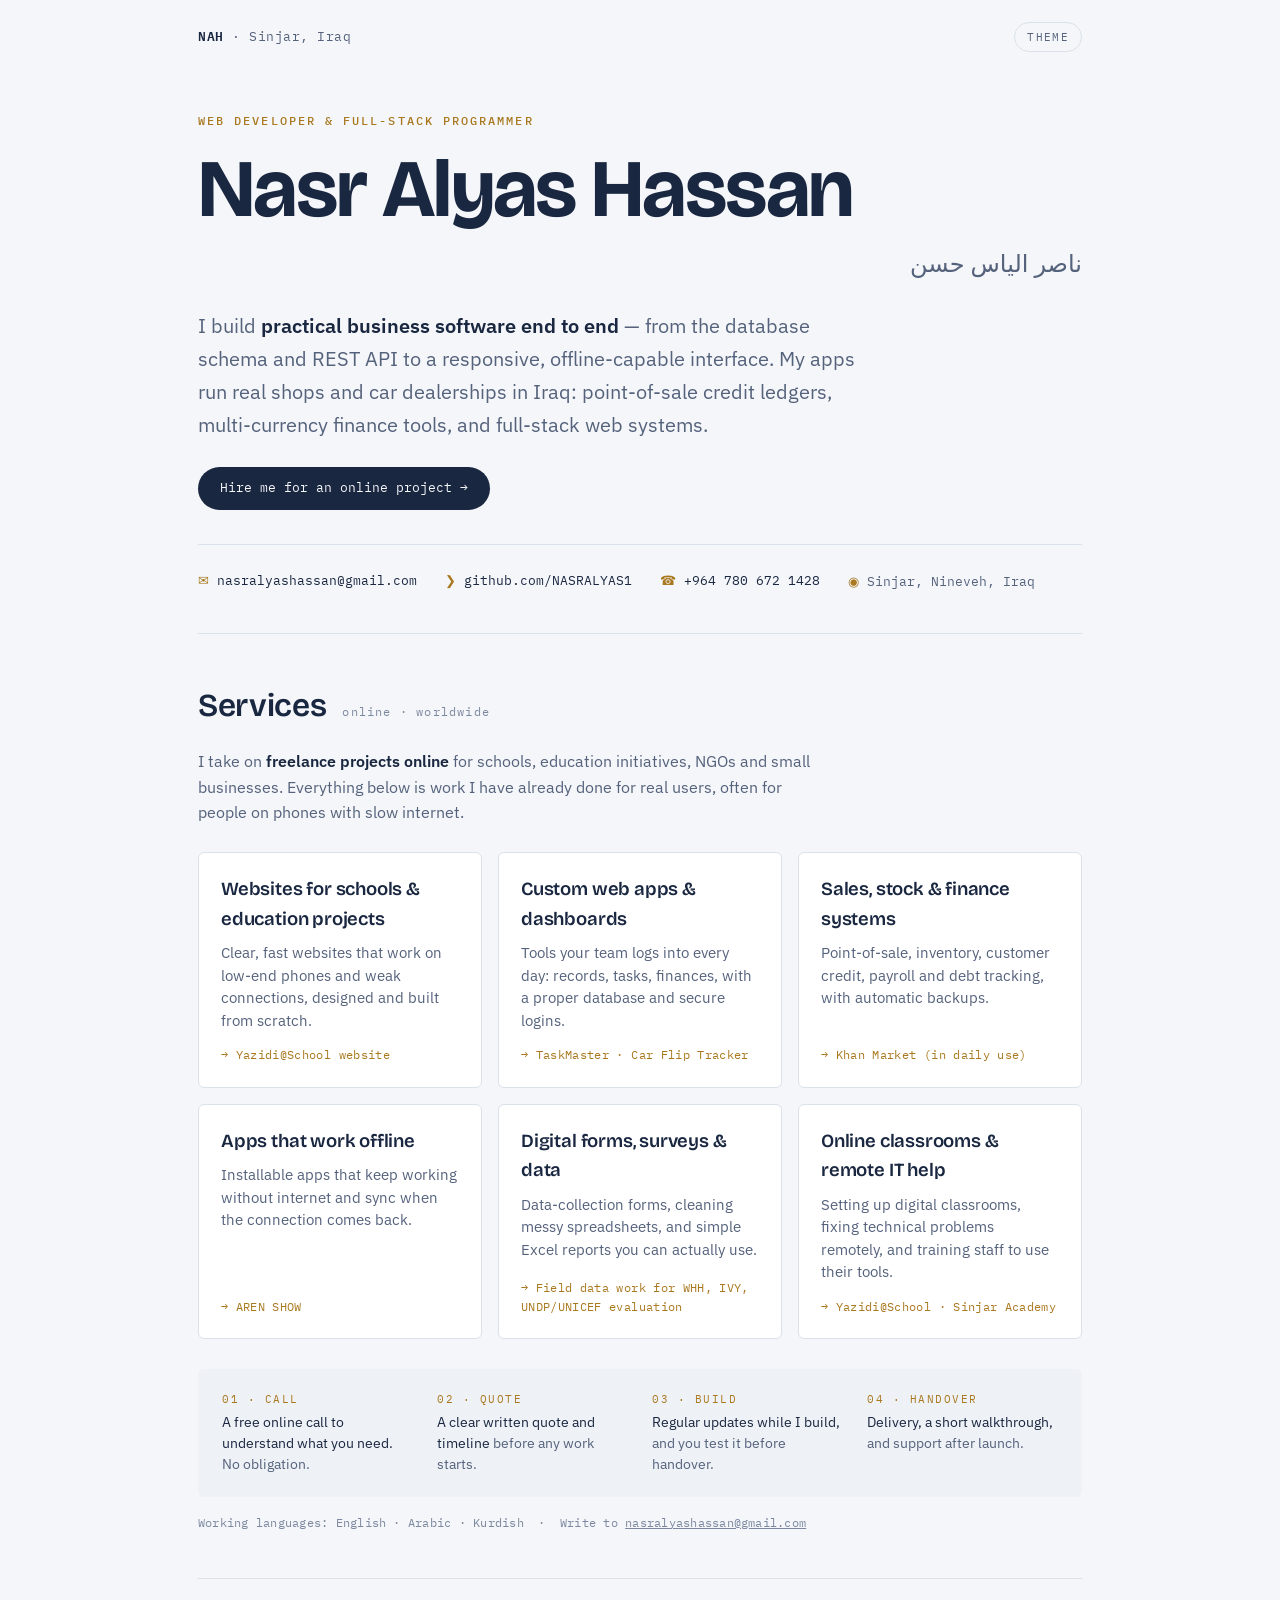
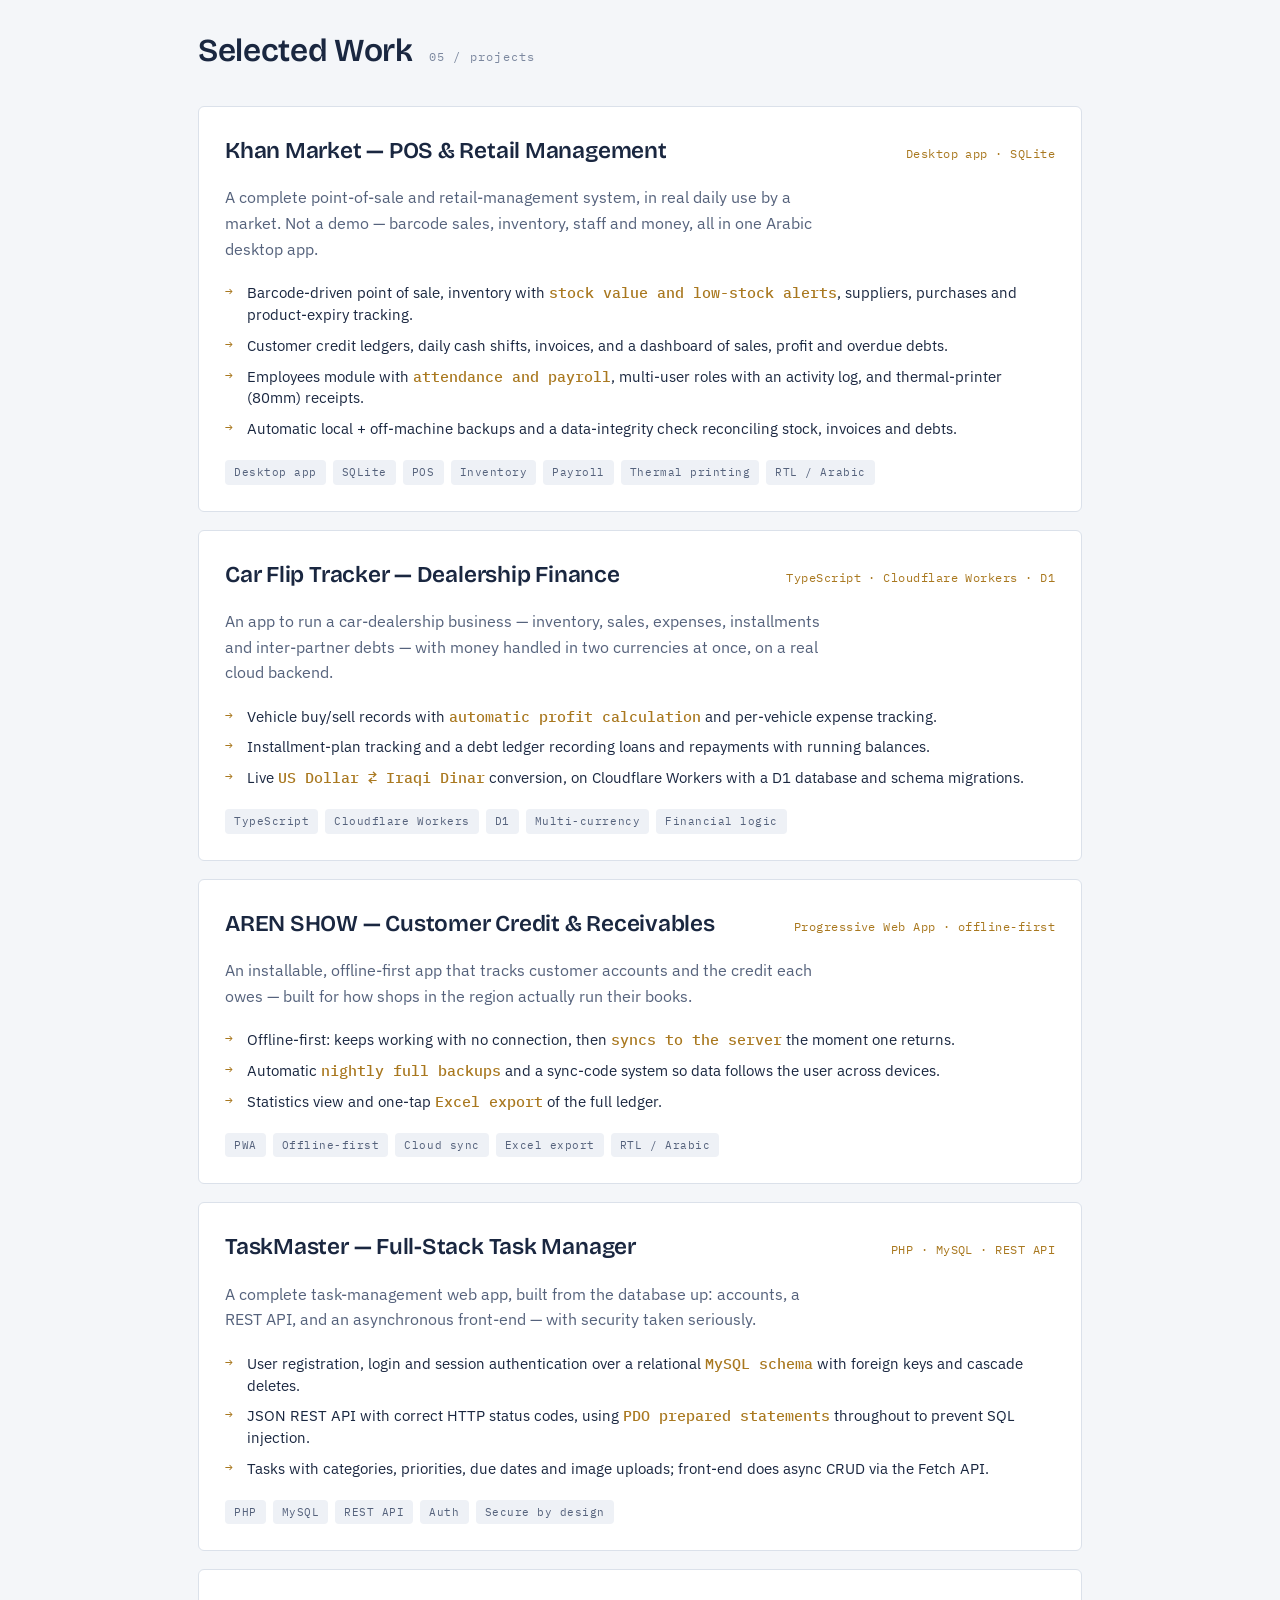
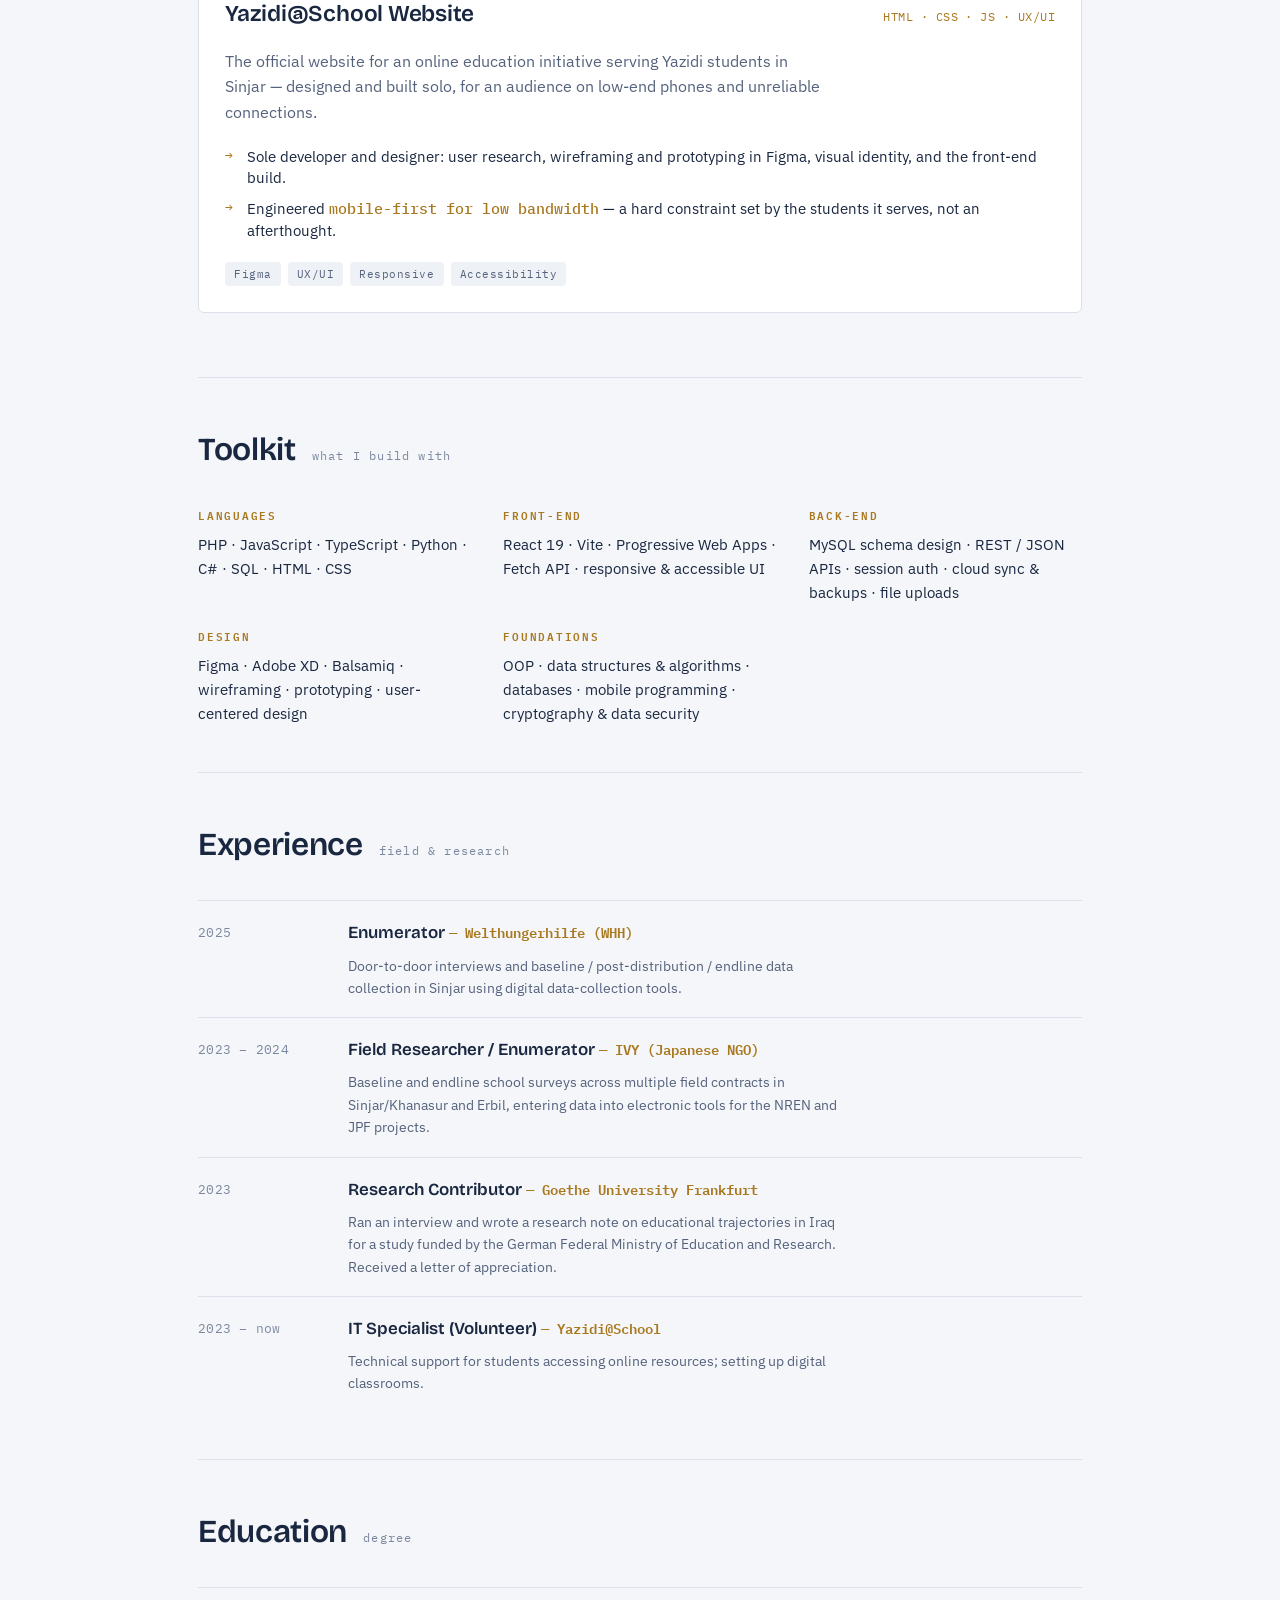
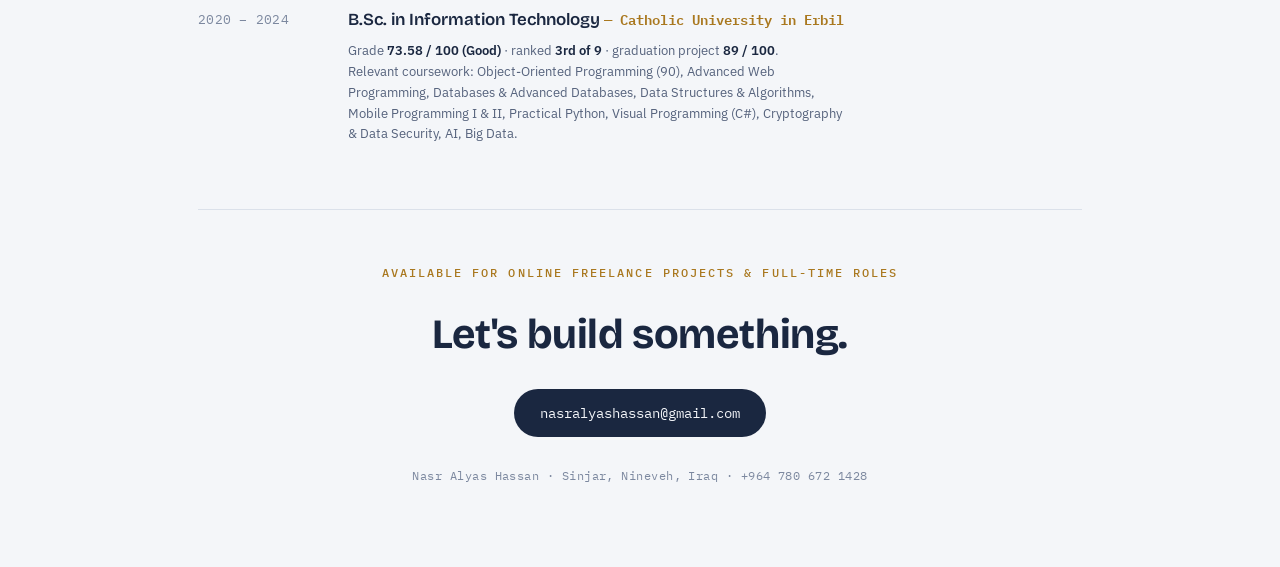
==== index.html @ 04a2e9f4 "Add Services section for online freelance work Six services, each linked to a real project, a four-s" ====
<!doctype html>
<html lang="en">
<head>
<meta charset="utf-8">
<meta name="viewport" content="width=device-width, initial-scale=1">
<title>Nasr Alyas Hassan — Developer</title>
<link rel="preconnect" href="https://fonts.googleapis.com">
<link rel="preconnect" href="https://fonts.gstatic.com" crossorigin>
<link rel="stylesheet" href="https://fonts.googleapis.com/css2?family=Bricolage+Grotesque:opsz,wght@12..96,600;12..96,700&family=IBM+Plex+Mono:wght@400;500;600&family=IBM+Plex+Sans:wght@400;500;600;700&display=swap">
<style>
  :root {
    --paper: #F4F6F9;
    --surface: #FFFFFF;
    --surface-2: #EEF1F6;
    --ink: #1A2740;
    --slate: #55627C;
    --muted: #7C889F;
    --line: #DBE1EA;
    --gold: #A9781F;
    --gold-soft: #F3E9D4;
    --accent: #23406E;
    --good: #2E7D5B;
    --shadow: 24px 24px 60px rgba(26,39,64,.07);
    --serif: "Bricolage Grotesque", Georgia, serif;
    --sans: "IBM Plex Sans", system-ui, sans-serif;
    --mono: "IBM Plex Mono", ui-monospace, monospace;
  }
  @media (prefers-color-scheme: dark) {
    :root:not([data-theme="light"]) {
      --paper: #0E1524;
      --surface: #17223A;
      --surface-2: #1E2B47;
      --ink: #E9EDF5;
      --slate: #A7B3CB;
      --muted: #7B89A6;
      --line: #26324F;
      --gold: #E0B65E;
      --gold-soft: #2A2717;
      --accent: #7FA6E0;
      --good: #5FC79B;
      --shadow: 24px 24px 70px rgba(0,0,0,.35);
    }
  }
  :root[data-theme="dark"] {
    --paper: #0E1524;
    --surface: #17223A;
    --surface-2: #1E2B47;
    --ink: #E9EDF5;
    --slate: #A7B3CB;
    --muted: #7B89A6;
    --line: #26324F;
    --gold: #E0B65E;
    --gold-soft: #2A2717;
    --accent: #7FA6E0;
    --good: #5FC79B;
    --shadow: 24px 24px 70px rgba(0,0,0,.35);
  }

  * { box-sizing: border-box; }
  body {
    margin: 0;
    background: var(--paper);
    color: var(--ink);
    font-family: var(--sans);
    font-size: 16px;
    line-height: 1.6;
    -webkit-font-smoothing: antialiased;
    transition: background .3s ease, color .3s ease;
  }
  .wrap { max-width: 940px; margin: 0 auto; padding: 0 28px; }

  /* ---- eyebrow / mono labels ---- */
  .label {
    font-family: var(--mono);
    font-size: 11.5px;
    font-weight: 500;
    letter-spacing: .18em;
    text-transform: uppercase;
    color: var(--gold);
  }

  /* ---- top bar ---- */
  .topbar {
    display: flex; justify-content: space-between; align-items: center;
    padding: 22px 0 0; gap: 16px;
  }
  .topbar .mark {
    font-family: var(--mono); font-size: 13px; letter-spacing: .04em;
    color: var(--slate);
  }
  .topbar .mark b { color: var(--ink); font-weight: 600; }
  .theme-btn {
    font-family: var(--mono); font-size: 11px; letter-spacing: .12em;
    text-transform: uppercase; color: var(--slate);
    background: transparent; border: 1px solid var(--line);
    padding: 7px 12px; border-radius: 999px; cursor: pointer;
    transition: border-color .2s, color .2s;
  }
  .theme-btn:hover { border-color: var(--gold); color: var(--ink); }
  .theme-btn:focus-visible { outline: 2px solid var(--gold); outline-offset: 2px; }

  /* ---- hero ---- */
  header.hero { padding: 60px 0 40px; }
  .hero .label { display: block; margin-bottom: 20px; }
  .hero h1 {
    font-family: var(--serif); font-weight: 700;
    font-size: clamp(2.9rem, 8vw, 5.1rem); line-height: .98;
    letter-spacing: -.02em; margin: 0; text-wrap: balance;
  }
  .hero .arabic {
    font-size: clamp(1.1rem, 3vw, 1.5rem); color: var(--slate);
    margin: 14px 0 0; font-weight: 400; direction: rtl;
  }
  .hero .lede {
    font-size: clamp(1.05rem, 2.4vw, 1.28rem); color: var(--slate);
    max-width: 33em; margin: 26px 0 0; line-height: 1.62;
  }
  .hero .lede b { color: var(--ink); font-weight: 600; }

  /* ---- contact strip ---- */
  .contact {
    display: flex; flex-wrap: wrap; gap: 10px 28px;
    margin-top: 34px; padding-top: 26px; border-top: 1px solid var(--line);
  }
  .contact a, .contact span {
    font-family: var(--mono); font-size: 13px; color: var(--slate);
    text-decoration: none; display: inline-flex; align-items: center; gap: 8px;
  }
  .contact a { color: var(--ink); border-bottom: 1px solid transparent; transition: border-color .2s; }
  .contact a:hover { border-bottom-color: var(--gold); }
  .contact .k { color: var(--gold); }

  /* ---- section scaffold ---- */
  section { padding: 46px 0; border-top: 1px solid var(--line); }
  .sec-head { display: flex; align-items: baseline; gap: 16px; margin-bottom: 30px; }
  .sec-head h2 {
    font-family: var(--serif); font-weight: 600;
    font-size: clamp(1.5rem, 4vw, 2rem); margin: 0; letter-spacing: -.01em;
  }
  .sec-head .count { font-family: var(--mono); font-size: 12px; color: var(--muted); letter-spacing: .1em; }

  /* ---- projects ---- */
  .project {
    display: grid; grid-template-columns: 1fr; gap: 4px;
    padding: 26px; border: 1px solid var(--line); border-radius: 6px;
    background: var(--surface); margin-bottom: 18px;
    transition: border-color .25s, transform .25s, box-shadow .25s;
  }
  .project:hover { border-color: var(--gold); transform: translateY(-2px); box-shadow: var(--shadow); }
  .project .p-top { display: flex; justify-content: space-between; align-items: baseline; gap: 14px; flex-wrap: wrap; }
  .project h3 { font-family: var(--serif); font-weight: 600; font-size: 1.42rem; margin: 0; letter-spacing: -.01em; }
  .project .stack { font-family: var(--mono); font-size: 11.5px; color: var(--gold); letter-spacing: .04em; text-align: right; }
  .project .p-desc { color: var(--slate); margin: 12px 0 16px; max-width: 60ch; }
  .project ul { margin: 0; padding: 0; list-style: none; display: grid; gap: 9px; }
  .project li { position: relative; padding-left: 22px; font-size: 14.5px; color: var(--ink); line-height: 1.5; }
  .project li::before {
    content: "→"; position: absolute; left: 0; top: 0;
    font-family: var(--mono); color: var(--gold); font-size: 13px;
  }
  .project li .fig { font-family: var(--mono); color: var(--gold); font-weight: 500; }
  .tags { display: flex; flex-wrap: wrap; gap: 7px; margin-top: 16px; }
  .tag {
    font-family: var(--mono); font-size: 10.5px; letter-spacing: .05em;
    color: var(--slate); background: var(--surface-2);
    padding: 4px 9px; border-radius: 4px;
  }

  /* ---- skills ---- */
  .skills { display: grid; grid-template-columns: repeat(auto-fit, minmax(220px, 1fr)); gap: 22px 32px; }
  .skill-group h4 {
    font-family: var(--mono); font-size: 11px; letter-spacing: .16em; text-transform: uppercase;
    color: var(--gold); margin: 0 0 10px; font-weight: 600;
  }
  .skill-group p { margin: 0; color: var(--ink); font-size: 14.5px; line-height: 1.65; }

  /* ---- experience / education rows ---- */
  .row { display: grid; grid-template-columns: 130px 1fr; gap: 20px; padding: 18px 0; border-top: 1px solid var(--line); }
  .row:first-of-type { border-top: none; }
  .row .when { font-family: var(--mono); font-size: 12.5px; color: var(--muted); letter-spacing: .02em; padding-top: 3px; }
  .row .what h4 { margin: 0 0 3px; font-size: 1.06rem; font-weight: 600; font-family: var(--serif); }
  .row .what .org { color: var(--gold); font-size: 13.5px; font-family: var(--mono); }
  .row .what p { margin: 8px 0 0; color: var(--slate); font-size: 14px; max-width: 62ch; }
  .row .what .grade { color: var(--slate); font-size: 13px; margin-top: 8px; line-height: 1.6; }
  .row .what .grade b { color: var(--ink); font-weight: 600; }

  /* ---- services ---- */
  .svc-intro { color: var(--slate); max-width: 62ch; margin: -12px 0 26px; }
  .svc-intro b { color: var(--ink); font-weight: 600; }
  .svc-grid { display: grid; grid-template-columns: repeat(auto-fit, minmax(260px, 1fr)); gap: 16px; }
  .svc {
    padding: 22px; border: 1px solid var(--line); border-radius: 6px; background: var(--surface);
    display: flex; flex-direction: column; transition: border-color .25s, transform .25s, box-shadow .25s;
  }
  .svc:hover { border-color: var(--gold); transform: translateY(-2px); box-shadow: var(--shadow); }
  .svc h3 { font-family: var(--serif); font-weight: 600; font-size: 1.16rem; margin: 0 0 8px; letter-spacing: -.01em; }
  .svc p { margin: 0; color: var(--slate); font-size: 14.5px; line-height: 1.55; }
  .svc .proof { margin-top: auto; padding-top: 14px; font-family: var(--mono); font-size: 11.5px; color: var(--gold); letter-spacing: .03em; }
  .steps { display: grid; grid-template-columns: repeat(auto-fit, minmax(190px, 1fr)); gap: 14px 24px; margin-top: 30px; padding: 22px 24px; border-radius: 6px; background: var(--surface-2); }
  .step { font-size: 14px; color: var(--ink); line-height: 1.5; }
  .step .n { display: block; font-family: var(--mono); font-size: 11px; letter-spacing: .14em; color: var(--gold); margin-bottom: 4px; }
  .step span.sub { color: var(--slate); }
  .svc-fine { margin: 16px 0 0; font-family: var(--mono); font-size: 12px; color: var(--muted); letter-spacing: .02em; }
  .hero-cta {
    display: inline-block; margin-top: 26px; font-family: var(--mono); font-size: 13px;
    color: var(--paper); background: var(--ink); text-decoration: none;
    padding: 11px 22px; border-radius: 999px; transition: background .2s, transform .2s;
  }
  .hero-cta:hover { background: var(--gold); transform: translateY(-2px); }

  /* ---- footer ---- */
  footer { padding: 54px 0 70px; border-top: 1px solid var(--line); text-align: center; }
  footer .label { display: block; margin-bottom: 18px; }
  footer .big {
    font-family: var(--serif); font-weight: 700; font-size: clamp(1.8rem, 5vw, 2.6rem);
    letter-spacing: -.01em; margin: 0 0 22px;
  }
  footer a.cta {
    font-family: var(--mono); font-size: 14px; color: var(--paper);
    background: var(--ink); text-decoration: none; padding: 13px 26px;
    border-radius: 999px; display: inline-block; transition: background .2s, transform .2s;
  }
  footer a.cta:hover { background: var(--gold); transform: translateY(-2px); }
  footer .fine { margin-top: 30px; font-family: var(--mono); font-size: 11.5px; color: var(--muted); letter-spacing: .04em; }

  @media (max-width: 620px) {
    .row { grid-template-columns: 1fr; gap: 4px; }
    .row .when { padding-top: 0; }
    .project .stack { text-align: left; }
  }
  @media (prefers-reduced-motion: reduce) {
    * { transition: none !important; }
  }
</style>
</head>
<body>

<div class="wrap">
  <div class="topbar">
    <span class="mark"><b>NAH</b> · Sinjar, Iraq</span>
    <button class="theme-btn" id="themeToggle" aria-label="Toggle color theme">Theme</button>
  </div>

  <header class="hero">
    <span class="label">Web Developer &amp; Full-Stack Programmer</span>
    <h1>Nasr Alyas Hassan</h1>
    <p class="arabic">ناصر الياس حسن</p>
    <p class="lede">I build <b>practical business software end to end</b> — from the database schema and REST API to a responsive, offline-capable interface. My apps run real shops and car dealerships in Iraq: point-of-sale credit ledgers, multi-currency finance tools, and full-stack web systems.</p>
    <a class="hero-cta" href="#services">Hire me for an online project →</a>
    <nav class="contact">
      <a href="mailto:nasralyashassan@gmail.com"><span class="k">✉</span> nasralyashassan@gmail.com</a>
      <a href="https://github.com/NASRALYAS1" target="_blank" rel="noopener"><span class="k">❯</span> github.com/NASRALYAS1</a>
      <a href="tel:+9647806721428"><span class="k">☎</span> +964 780 672 1428</a>
      <span><span class="k">◉</span> Sinjar, Nineveh, Iraq</span>
    </nav>
  </header>

  <section id="services">
    <div class="sec-head">
      <h2>Services</h2>
      <span class="count">online · worldwide</span>
    </div>
    <p class="svc-intro">I take on <b>freelance projects online</b> for schools, education initiatives, NGOs and small businesses. Everything below is work I have already done for real users, often for people on phones with slow internet.</p>

    <div class="svc-grid">
      <div class="svc">
        <h3>Websites for schools &amp; education projects</h3>
        <p>Clear, fast websites that work on low-end phones and weak connections, designed and built from scratch.</p>
        <span class="proof">→ Yazidi@School website</span>
      </div>
      <div class="svc">
        <h3>Custom web apps &amp; dashboards</h3>
        <p>Tools your team logs into every day: records, tasks, finances, with a proper database and secure logins.</p>
        <span class="proof">→ TaskMaster · Car Flip Tracker</span>
      </div>
      <div class="svc">
        <h3>Sales, stock &amp; finance systems</h3>
        <p>Point-of-sale, inventory, customer credit, payroll and debt tracking, with automatic backups.</p>
        <span class="proof">→ Khan Market (in daily use)</span>
      </div>
      <div class="svc">
        <h3>Apps that work offline</h3>
        <p>Installable apps that keep working without internet and sync when the connection comes back.</p>
        <span class="proof">→ AREN SHOW</span>
      </div>
      <div class="svc">
        <h3>Digital forms, surveys &amp; data</h3>
        <p>Data-collection forms, cleaning messy spreadsheets, and simple Excel reports you can actually use.</p>
        <span class="proof">→ Field data work for WHH, IVY, UNDP/UNICEF evaluation</span>
      </div>
      <div class="svc">
        <h3>Online classrooms &amp; remote IT help</h3>
        <p>Setting up digital classrooms, fixing technical problems remotely, and training staff to use their tools.</p>
        <span class="proof">→ Yazidi@School · Sinjar Academy</span>
      </div>
    </div>

    <div class="steps">
      <div class="step"><span class="n">01 · CALL</span>A free online call to understand what you need. <span class="sub">No obligation.</span></div>
      <div class="step"><span class="n">02 · QUOTE</span>A clear written quote and timeline <span class="sub">before any work starts.</span></div>
      <div class="step"><span class="n">03 · BUILD</span>Regular updates while I build, <span class="sub">and you test it before handover.</span></div>
      <div class="step"><span class="n">04 · HANDOVER</span>Delivery, a short walkthrough, <span class="sub">and support after launch.</span></div>
    </div>
    <p class="svc-fine">Working languages: English · Arabic · Kurdish &nbsp;·&nbsp; Write to <a href="mailto:nasralyashassan@gmail.com" style="color:inherit">nasralyashassan@gmail.com</a></p>
  </section>

  <section id="work">
    <div class="sec-head">
      <h2>Selected Work</h2>
      <span class="count">05 / projects</span>
    </div>

    <article class="project">
      <div class="p-top">
        <h3>Khan Market — POS &amp; Retail Management</h3>
        <span class="stack">Desktop app · SQLite</span>
      </div>
      <p class="p-desc">A complete point-of-sale and retail-management system, <span class="fig">in real daily use by a market</span>. Not a demo — barcode sales, inventory, staff and money, all in one Arabic desktop app.</p>
      <ul>
        <li>Barcode-driven point of sale, inventory with <span class="fig">stock value and low-stock alerts</span>, suppliers, purchases and product-expiry tracking.</li>
        <li>Customer credit ledgers, daily cash shifts, invoices, and a dashboard of sales, profit and overdue debts.</li>
        <li>Employees module with <span class="fig">attendance and payroll</span>, multi-user roles with an activity log, and thermal-printer (80mm) receipts.</li>
        <li>Automatic local + off-machine backups and a data-integrity check reconciling stock, invoices and debts.</li>
      </ul>
      <div class="tags">
        <span class="tag">Desktop app</span><span class="tag">SQLite</span><span class="tag">POS</span><span class="tag">Inventory</span><span class="tag">Payroll</span><span class="tag">Thermal printing</span><span class="tag">RTL / Arabic</span>
      </div>
    </article>

    <article class="project">
      <div class="p-top">
        <h3>Car Flip Tracker — Dealership Finance</h3>
        <span class="stack">TypeScript · Cloudflare Workers · D1</span>
      </div>
      <p class="p-desc">An app to run a car-dealership business — inventory, sales, expenses, installments and inter-partner debts — with money handled in two currencies at once, on a real cloud backend.</p>
      <ul>
        <li>Vehicle buy/sell records with <span class="fig">automatic profit calculation</span> and per-vehicle expense tracking.</li>
        <li>Installment-plan tracking and a debt ledger recording loans and repayments with running balances.</li>
        <li>Live <span class="fig">US Dollar ⇄ Iraqi Dinar</span> conversion, on Cloudflare Workers with a D1 database and schema migrations.</li>
      </ul>
      <div class="tags">
        <span class="tag">TypeScript</span><span class="tag">Cloudflare Workers</span><span class="tag">D1</span><span class="tag">Multi-currency</span><span class="tag">Financial logic</span>
      </div>
    </article>

    <article class="project">
      <div class="p-top">
        <h3>AREN SHOW — Customer Credit &amp; Receivables</h3>
        <span class="stack">Progressive Web App · offline-first</span>
      </div>
      <p class="p-desc">An installable, offline-first app that tracks customer accounts and the credit each owes — built for how shops in the region actually run their books.</p>
      <ul>
        <li>Offline-first: keeps working with no connection, then <span class="fig">syncs to the server</span> the moment one returns.</li>
        <li>Automatic <span class="fig">nightly full backups</span> and a sync-code system so data follows the user across devices.</li>
        <li>Statistics view and one-tap <span class="fig">Excel export</span> of the full ledger.</li>
      </ul>
      <div class="tags">
        <span class="tag">PWA</span><span class="tag">Offline-first</span><span class="tag">Cloud sync</span><span class="tag">Excel export</span><span class="tag">RTL / Arabic</span>
      </div>
    </article>

    <article class="project">
      <div class="p-top">
        <h3>TaskMaster — Full-Stack Task Manager</h3>
        <span class="stack">PHP · MySQL · REST API</span>
      </div>
      <p class="p-desc">A complete task-management web app, built from the database up: accounts, a REST API, and an asynchronous front-end — with security taken seriously.</p>
      <ul>
        <li>User registration, login and session authentication over a relational <span class="fig">MySQL schema</span> with foreign keys and cascade deletes.</li>
        <li>JSON REST API with correct HTTP status codes, using <span class="fig">PDO prepared statements</span> throughout to prevent SQL injection.</li>
        <li>Tasks with categories, priorities, due dates and image uploads; front-end does async CRUD via the Fetch API.</li>
      </ul>
      <div class="tags">
        <span class="tag">PHP</span><span class="tag">MySQL</span><span class="tag">REST API</span><span class="tag">Auth</span><span class="tag">Secure by design</span>
      </div>
    </article>

    <article class="project">
      <div class="p-top">
        <h3>Yazidi@School Website</h3>
        <span class="stack">HTML · CSS · JS · UX/UI</span>
      </div>
      <p class="p-desc">The official website for an online education initiative serving Yazidi students in Sinjar — designed and built solo, for an audience on low-end phones and unreliable connections.</p>
      <ul>
        <li>Sole developer and designer: user research, wireframing and prototyping in Figma, visual identity, and the front-end build.</li>
        <li>Engineered <span class="fig">mobile-first for low bandwidth</span> — a hard constraint set by the students it serves, not an afterthought.</li>
      </ul>
      <div class="tags">
        <span class="tag">Figma</span><span class="tag">UX/UI</span><span class="tag">Responsive</span><span class="tag">Accessibility</span>
      </div>
    </article>
  </section>

  <section>
    <div class="sec-head">
      <h2>Toolkit</h2>
      <span class="count">what I build with</span>
    </div>
    <div class="skills">
      <div class="skill-group">
        <h4>Languages</h4>
        <p>PHP · JavaScript · TypeScript · Python · C# · SQL · HTML · CSS</p>
      </div>
      <div class="skill-group">
        <h4>Front-end</h4>
        <p>React 19 · Vite · Progressive Web Apps · Fetch API · responsive &amp; accessible UI</p>
      </div>
      <div class="skill-group">
        <h4>Back-end</h4>
        <p>MySQL schema design · REST / JSON APIs · session auth · cloud sync &amp; backups · file uploads</p>
      </div>
      <div class="skill-group">
        <h4>Design</h4>
        <p>Figma · Adobe XD · Balsamiq · wireframing · prototyping · user-centered design</p>
      </div>
      <div class="skill-group">
        <h4>Foundations</h4>
        <p>OOP · data structures &amp; algorithms · databases · mobile programming · cryptography &amp; data security</p>
      </div>
    </div>
  </section>

  <section>
    <div class="sec-head">
      <h2>Experience</h2>
      <span class="count">field &amp; research</span>
    </div>
    <div class="row">
      <div class="when">2025</div>
      <div class="what">
        <h4>Enumerator <span class="org">— Welthungerhilfe (WHH)</span></h4>
        <p>Door-to-door interviews and baseline / post-distribution / endline data collection in Sinjar using digital data-collection tools.</p>
      </div>
    </div>
    <div class="row">
      <div class="when">2023 – 2024</div>
      <div class="what">
        <h4>Field Researcher / Enumerator <span class="org">— IVY (Japanese NGO)</span></h4>
        <p>Baseline and endline school surveys across multiple field contracts in Sinjar/Khanasur and Erbil, entering data into electronic tools for the NREN and JPF projects.</p>
      </div>
    </div>
    <div class="row">
      <div class="when">2023</div>
      <div class="what">
        <h4>Research Contributor <span class="org">— Goethe University Frankfurt</span></h4>
        <p>Ran an interview and wrote a research note on educational trajectories in Iraq for a study funded by the German Federal Ministry of Education and Research. Received a letter of appreciation.</p>
      </div>
    </div>
    <div class="row">
      <div class="when">2023 – now</div>
      <div class="what">
        <h4>IT Specialist (Volunteer) <span class="org">— Yazidi@School</span></h4>
        <p>Technical support for students accessing online resources; setting up digital classrooms.</p>
      </div>
    </div>
  </section>

  <section>
    <div class="sec-head">
      <h2>Education</h2>
      <span class="count">degree</span>
    </div>
    <div class="row">
      <div class="when">2020 – 2024</div>
      <div class="what">
        <h4>B.Sc. in Information Technology <span class="org">— Catholic University in Erbil</span></h4>
        <p class="grade">Grade <b>73.58 / 100 (Good)</b> · ranked <b>3rd of 9</b> · graduation project <b>89 / 100</b>.<br>
        Relevant coursework: Object-Oriented Programming (90), Advanced Web Programming, Databases &amp; Advanced Databases, Data Structures &amp; Algorithms, Mobile Programming I &amp; II, Practical Python, Visual Programming (C#), Cryptography &amp; Data Security, AI, Big Data.</p>
      </div>
    </div>
  </section>

  <footer>
    <span class="label">Available for online freelance projects &amp; full-time roles</span>
    <p class="big">Let's build something.</p>
    <a class="cta" href="mailto:nasralyashassan@gmail.com">nasralyashassan@gmail.com</a>
    <p class="fine">Nasr Alyas Hassan · Sinjar, Nineveh, Iraq · +964 780 672 1428</p>
  </footer>
</div>

<script>
  (function () {
    var btn = document.getElementById('themeToggle');
    var root = document.documentElement;
    function current() {
      var set = root.getAttribute('data-theme');
      if (set) return set;
      return window.matchMedia('(prefers-color-scheme: dark)').matches ? 'dark' : 'light';
    }
    btn.addEventListener('click', function () {
      var next = current() === 'dark' ? 'light' : 'dark';
      root.setAttribute('data-theme', next);
      try { localStorage.setItem('nah-theme', next); } catch (e) {}
    });
    try {
      var saved = localStorage.getItem('nah-theme');
      if (saved) root.setAttribute('data-theme', saved);
    } catch (e) {}
  })();
</script>
</body>
</html>
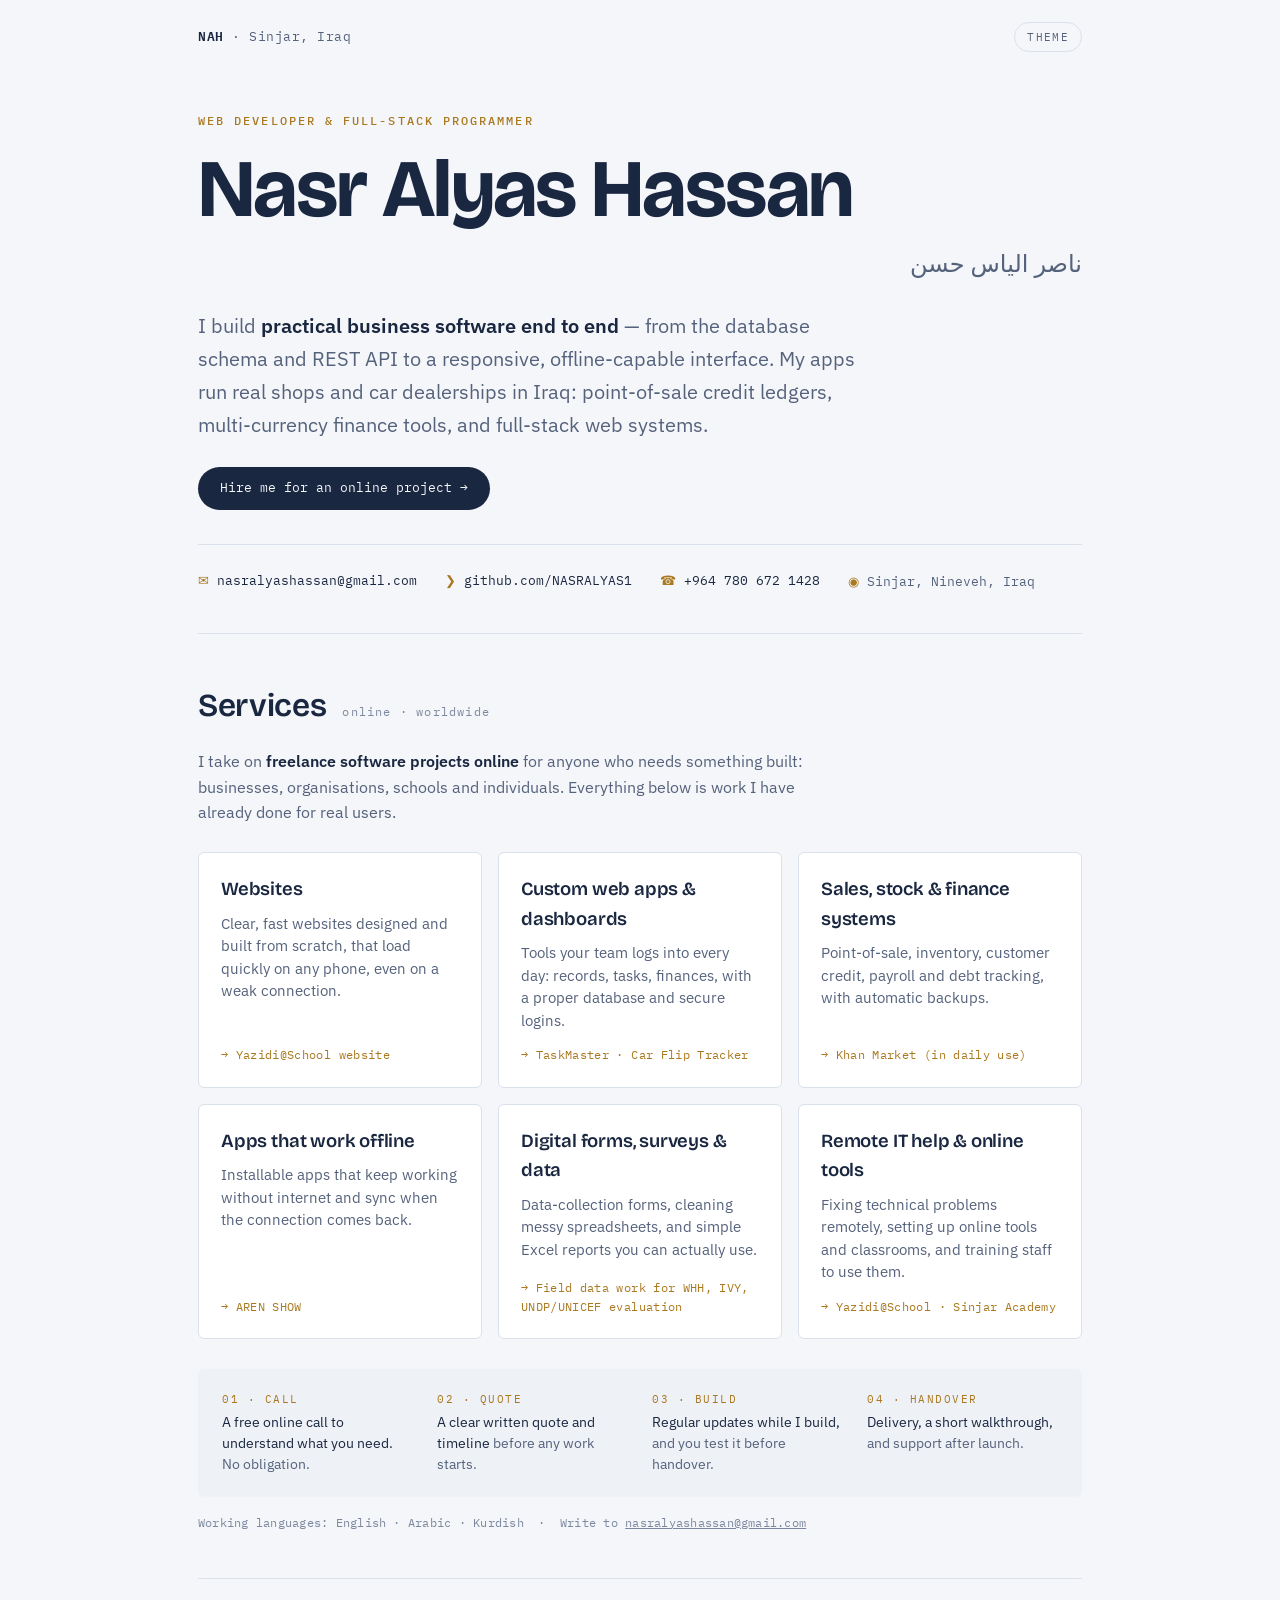
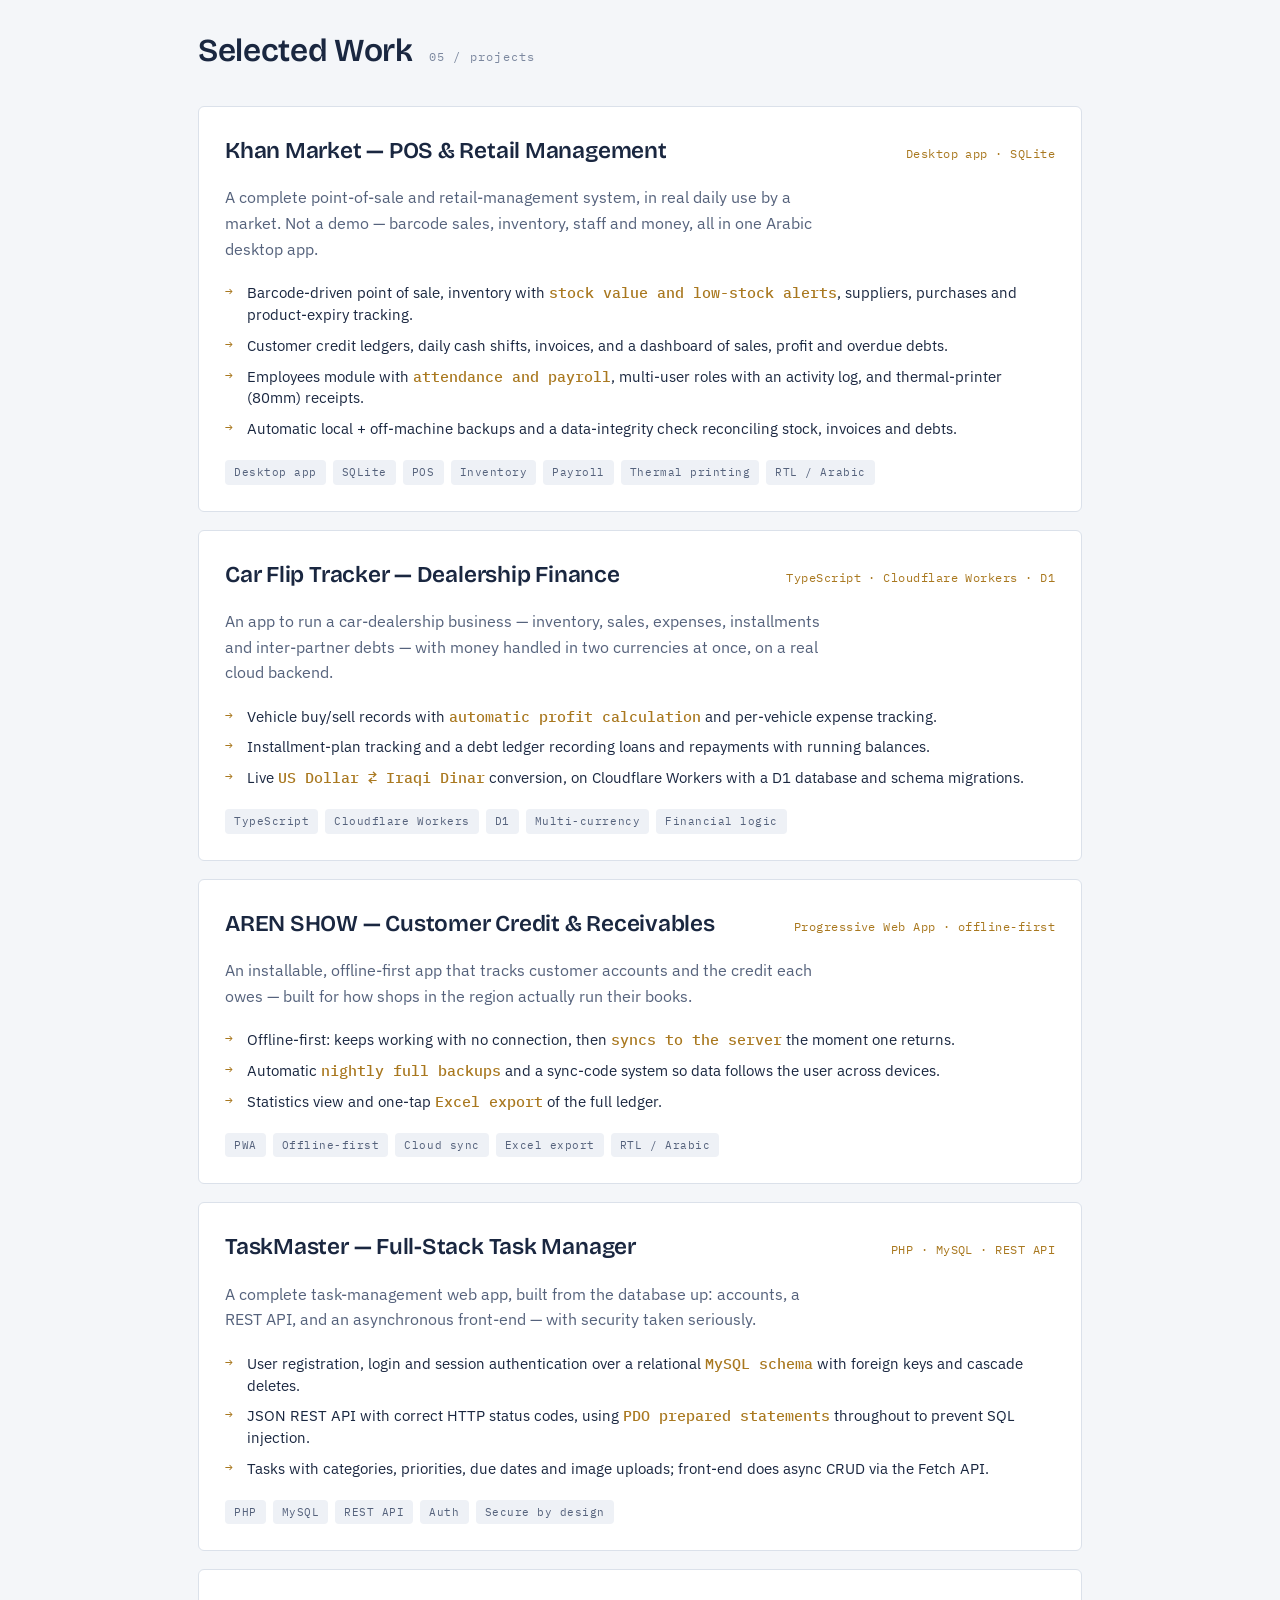
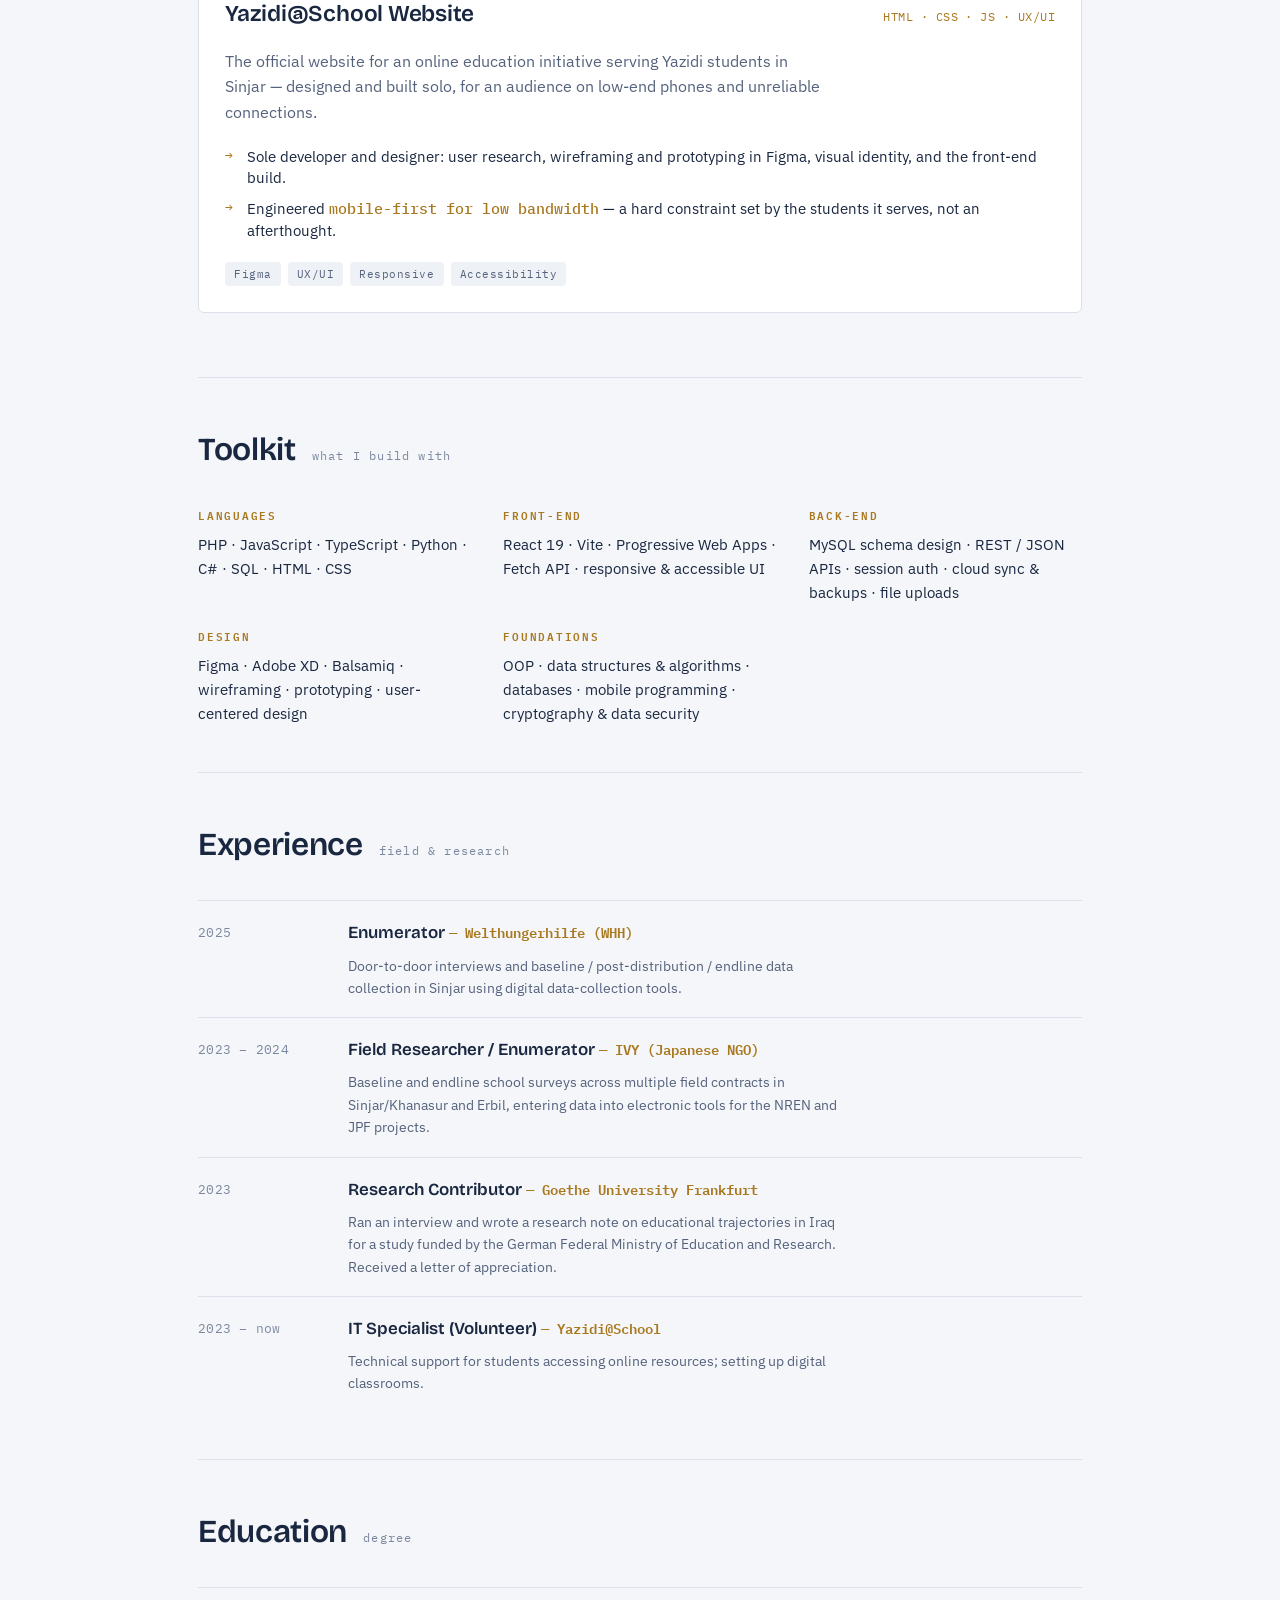
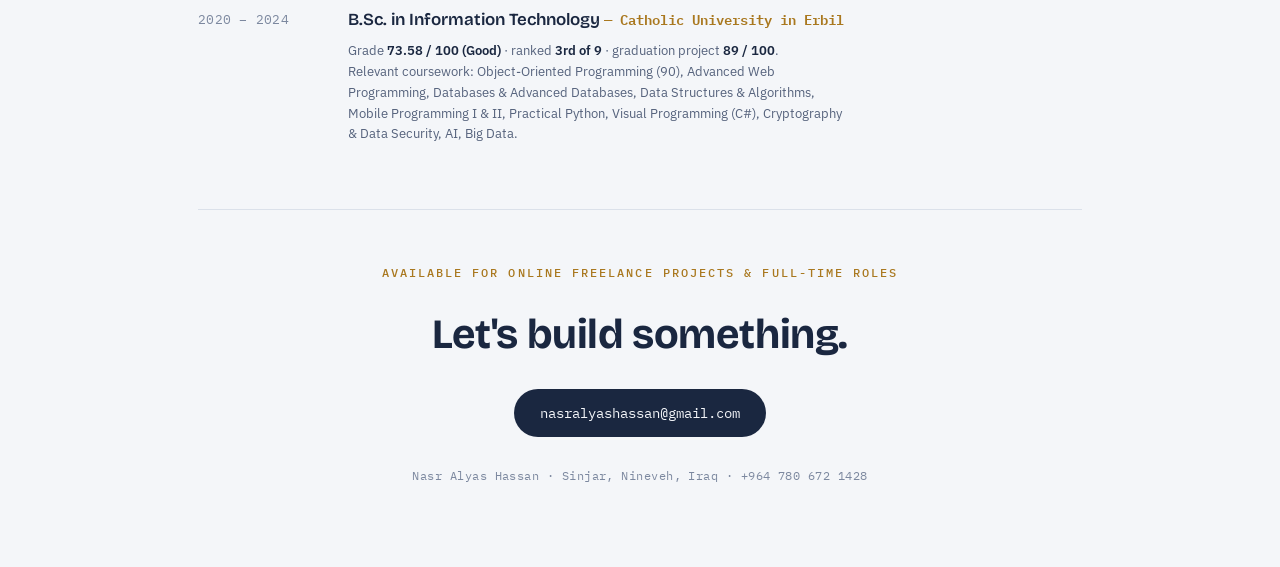
==== commit d246d12e: "Broaden Services section beyond schools The intro now covers businesses, organisations, schools and " ====
--- a/index.html
+++ b/index.html
@@ -259,12 +259,12 @@
       <h2>Services</h2>
       <span class="count">online · worldwide</span>
     </div>
-    <p class="svc-intro">I take on <b>freelance projects online</b> for schools, education initiatives, NGOs and small businesses. Everything below is work I have already done for real users, often for people on phones with slow internet.</p>
+    <p class="svc-intro">I take on <b>freelance software projects online</b> for anyone who needs something built: businesses, organisations, schools and individuals. Everything below is work I have already done for real users.</p>
 
     <div class="svc-grid">
       <div class="svc">
-        <h3>Websites for schools &amp; education projects</h3>
-        <p>Clear, fast websites that work on low-end phones and weak connections, designed and built from scratch.</p>
+        <h3>Websites</h3>
+        <p>Clear, fast websites designed and built from scratch, that load quickly on any phone, even on a weak connection.</p>
         <span class="proof">→ Yazidi@School website</span>
       </div>
       <div class="svc">
@@ -288,8 +288,8 @@
         <span class="proof">→ Field data work for WHH, IVY, UNDP/UNICEF evaluation</span>
       </div>
       <div class="svc">
-        <h3>Online classrooms &amp; remote IT help</h3>
-        <p>Setting up digital classrooms, fixing technical problems remotely, and training staff to use their tools.</p>
+        <h3>Remote IT help &amp; online tools</h3>
+        <p>Fixing technical problems remotely, setting up online tools and classrooms, and training staff to use them.</p>
         <span class="proof">→ Yazidi@School · Sinjar Academy</span>
       </div>
     </div>
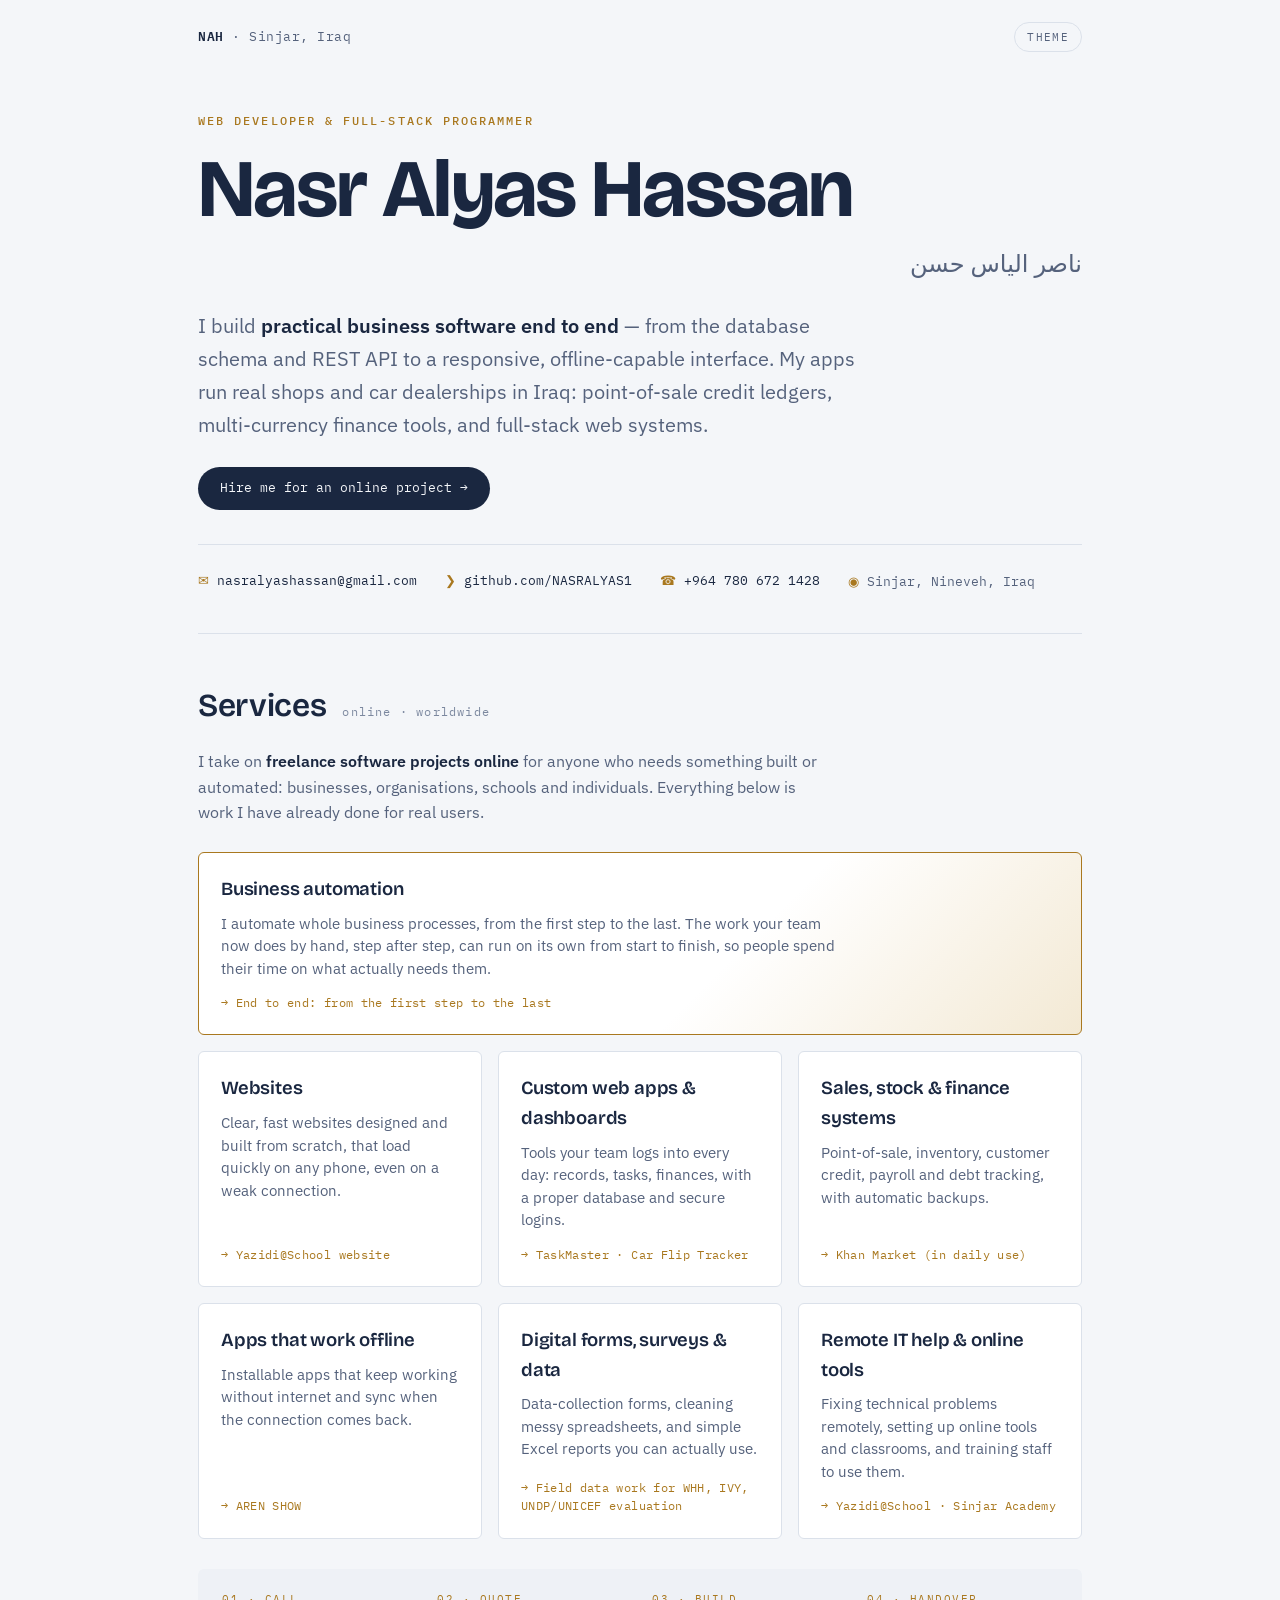
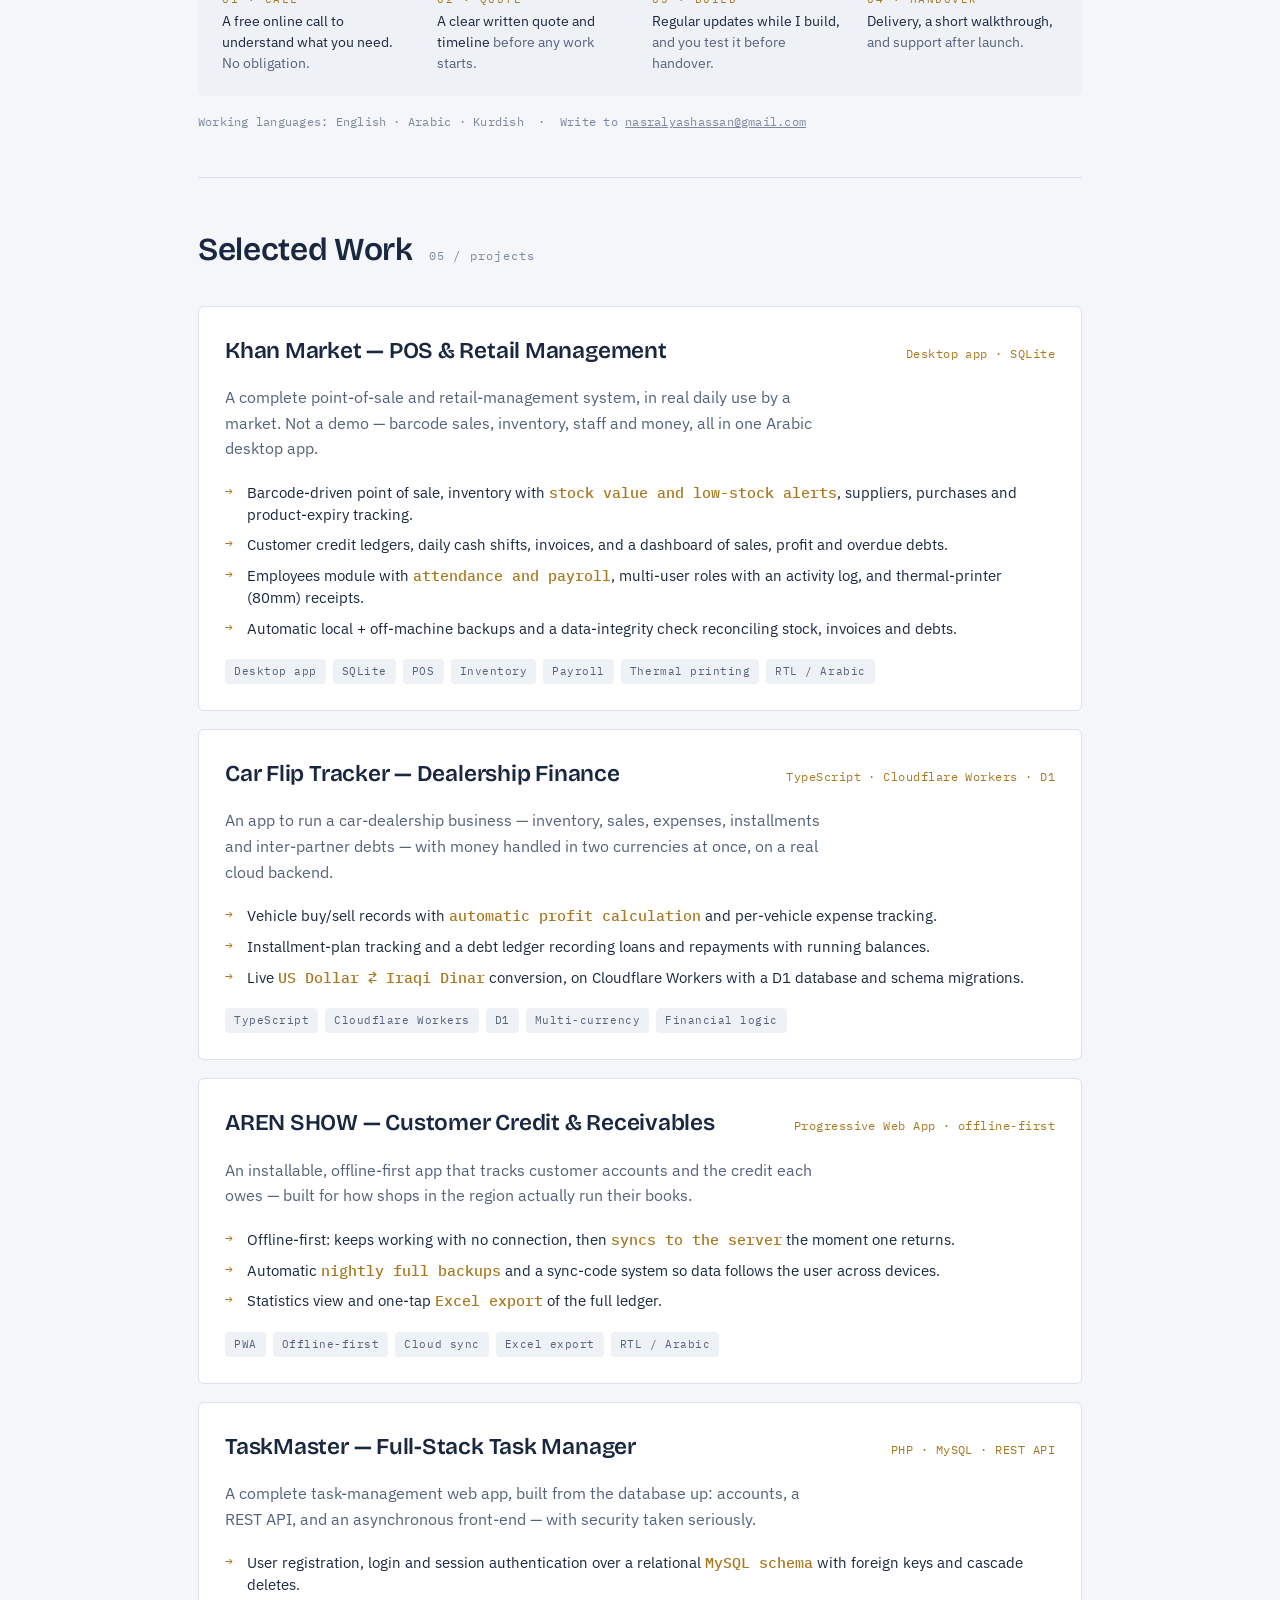
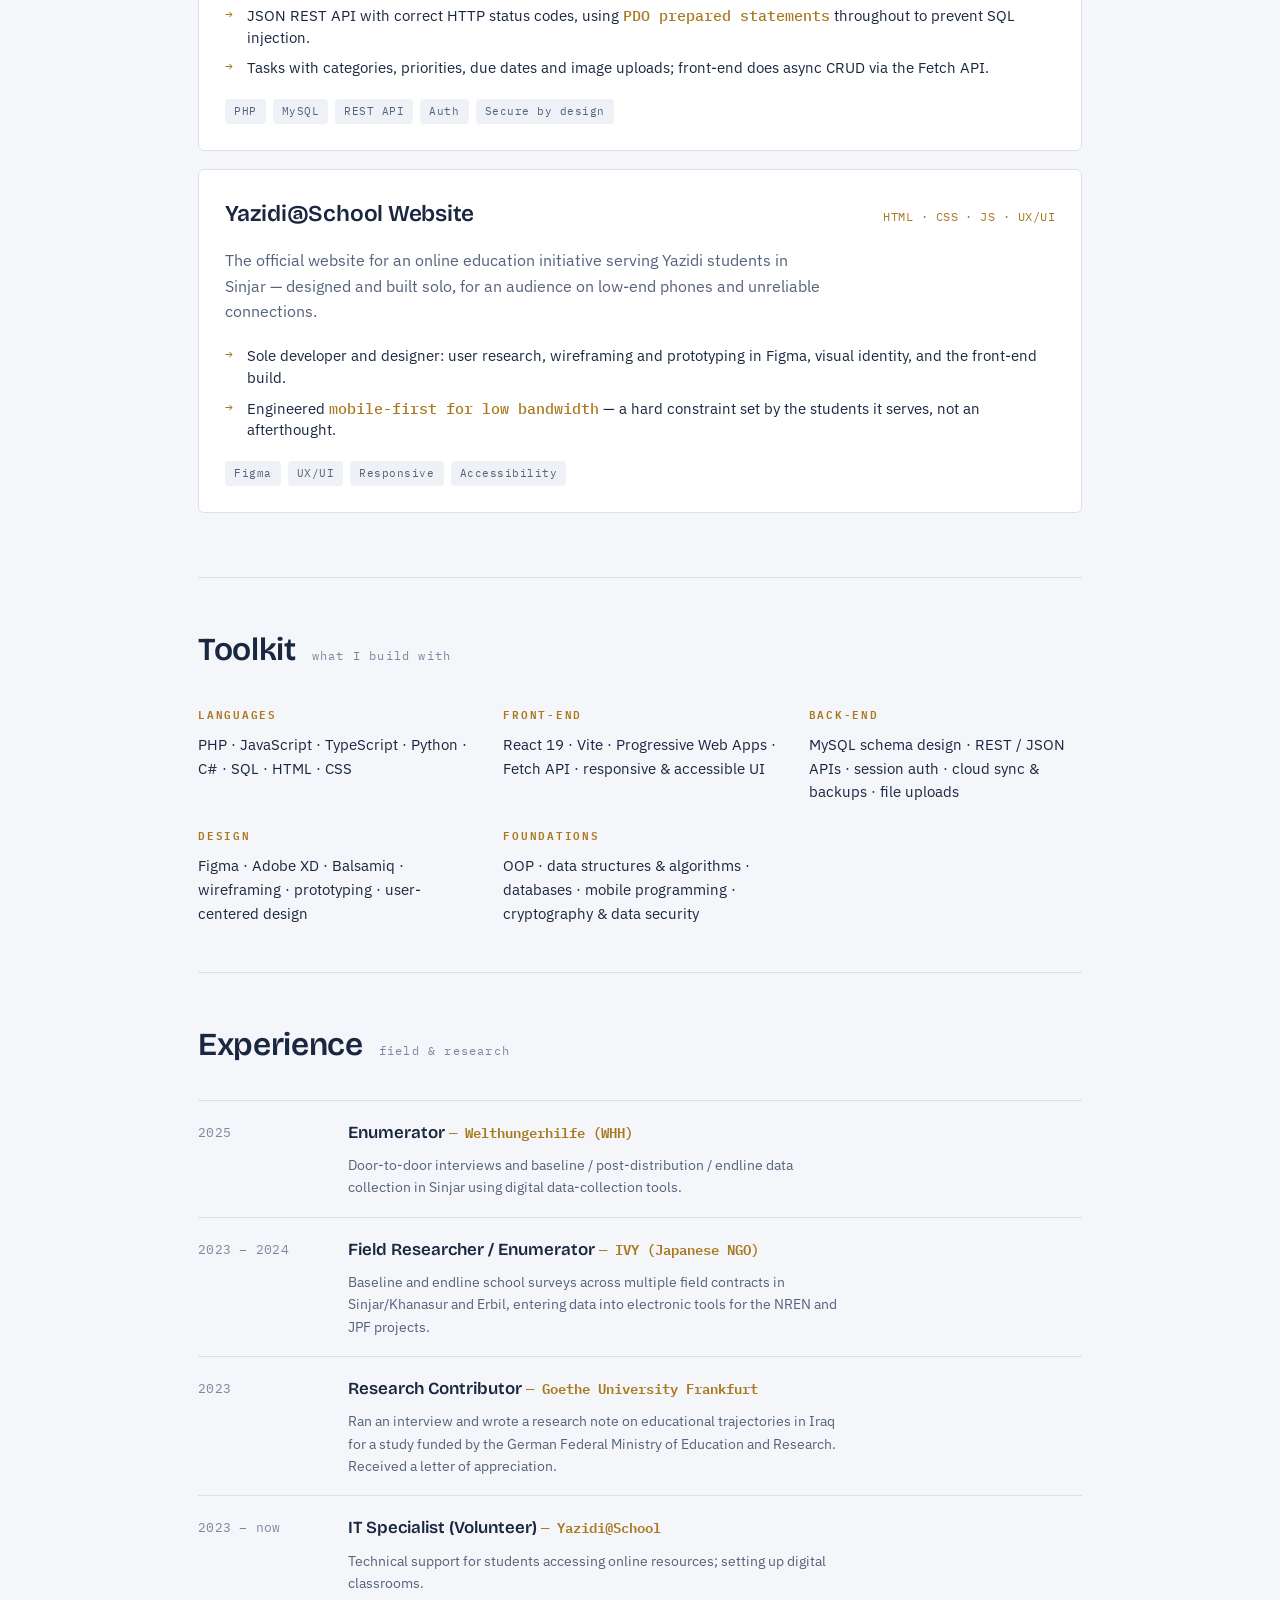
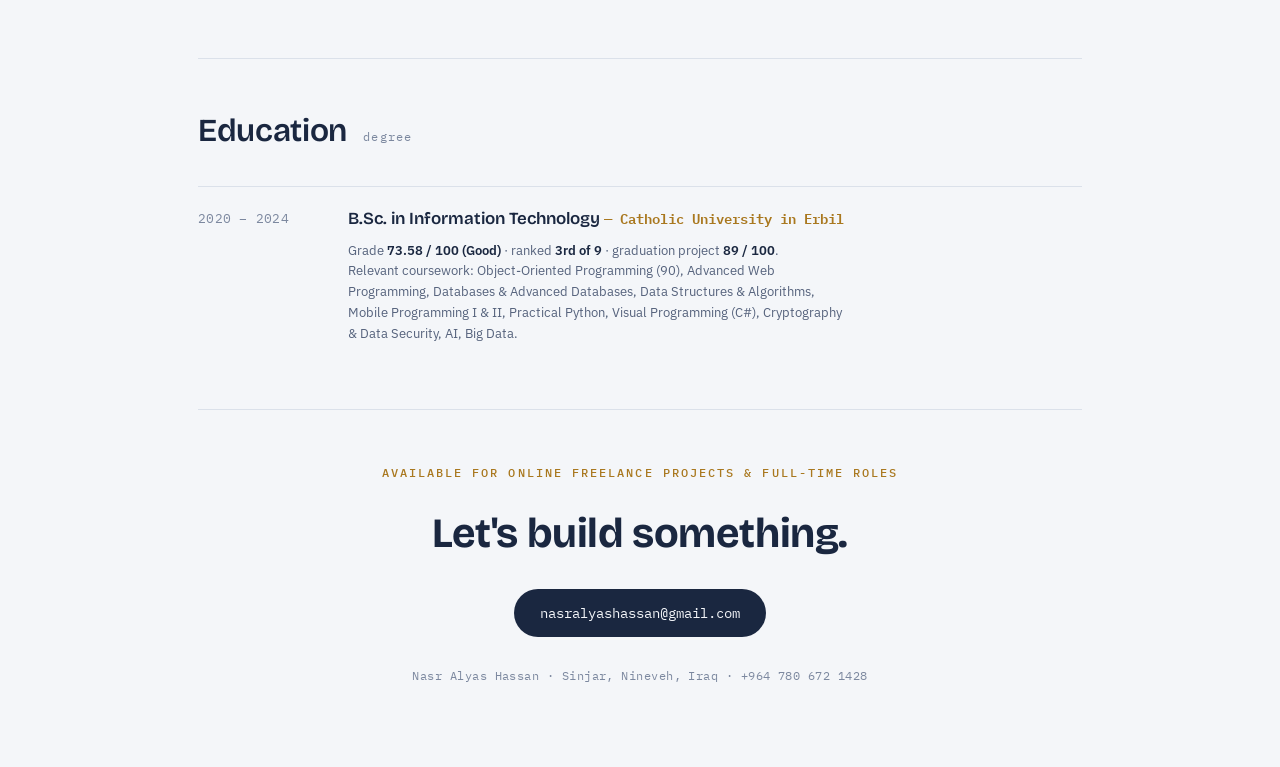
==== commit c9787c5e: "Add Business Automation service A full-width card at the top of Services describing end-to-end proce" ====
--- a/index.html
+++ b/index.html
@@ -195,6 +195,8 @@
   .svc h3 { font-family: var(--serif); font-weight: 600; font-size: 1.16rem; margin: 0 0 8px; letter-spacing: -.01em; }
   .svc p { margin: 0; color: var(--slate); font-size: 14.5px; line-height: 1.55; }
   .svc .proof { margin-top: auto; padding-top: 14px; font-family: var(--mono); font-size: 11.5px; color: var(--gold); letter-spacing: .03em; }
+  .svc.wide { grid-column: 1 / -1; border-color: var(--gold); background: linear-gradient(135deg, var(--surface) 60%, var(--gold-soft)); }
+  .svc.wide p { max-width: 70ch; }
   .steps { display: grid; grid-template-columns: repeat(auto-fit, minmax(190px, 1fr)); gap: 14px 24px; margin-top: 30px; padding: 22px 24px; border-radius: 6px; background: var(--surface-2); }
   .step { font-size: 14px; color: var(--ink); line-height: 1.5; }
   .step .n { display: block; font-family: var(--mono); font-size: 11px; letter-spacing: .14em; color: var(--gold); margin-bottom: 4px; }
@@ -259,9 +261,14 @@
       <h2>Services</h2>
       <span class="count">online · worldwide</span>
     </div>
-    <p class="svc-intro">I take on <b>freelance software projects online</b> for anyone who needs something built: businesses, organisations, schools and individuals. Everything below is work I have already done for real users.</p>
+    <p class="svc-intro">I take on <b>freelance software projects online</b> for anyone who needs something built or automated: businesses, organisations, schools and individuals. Everything below is work I have already done for real users.</p>
 
     <div class="svc-grid">
+      <div class="svc wide">
+        <h3>Business automation</h3>
+        <p>I automate whole business processes, from the first step to the last. The work your team now does by hand, step after step, can run on its own from start to finish, so people spend their time on what actually needs them.</p>
+        <span class="proof">→ End to end: from the first step to the last</span>
+      </div>
       <div class="svc">
         <h3>Websites</h3>
         <p>Clear, fast websites designed and built from scratch, that load quickly on any phone, even on a weak connection.</p>
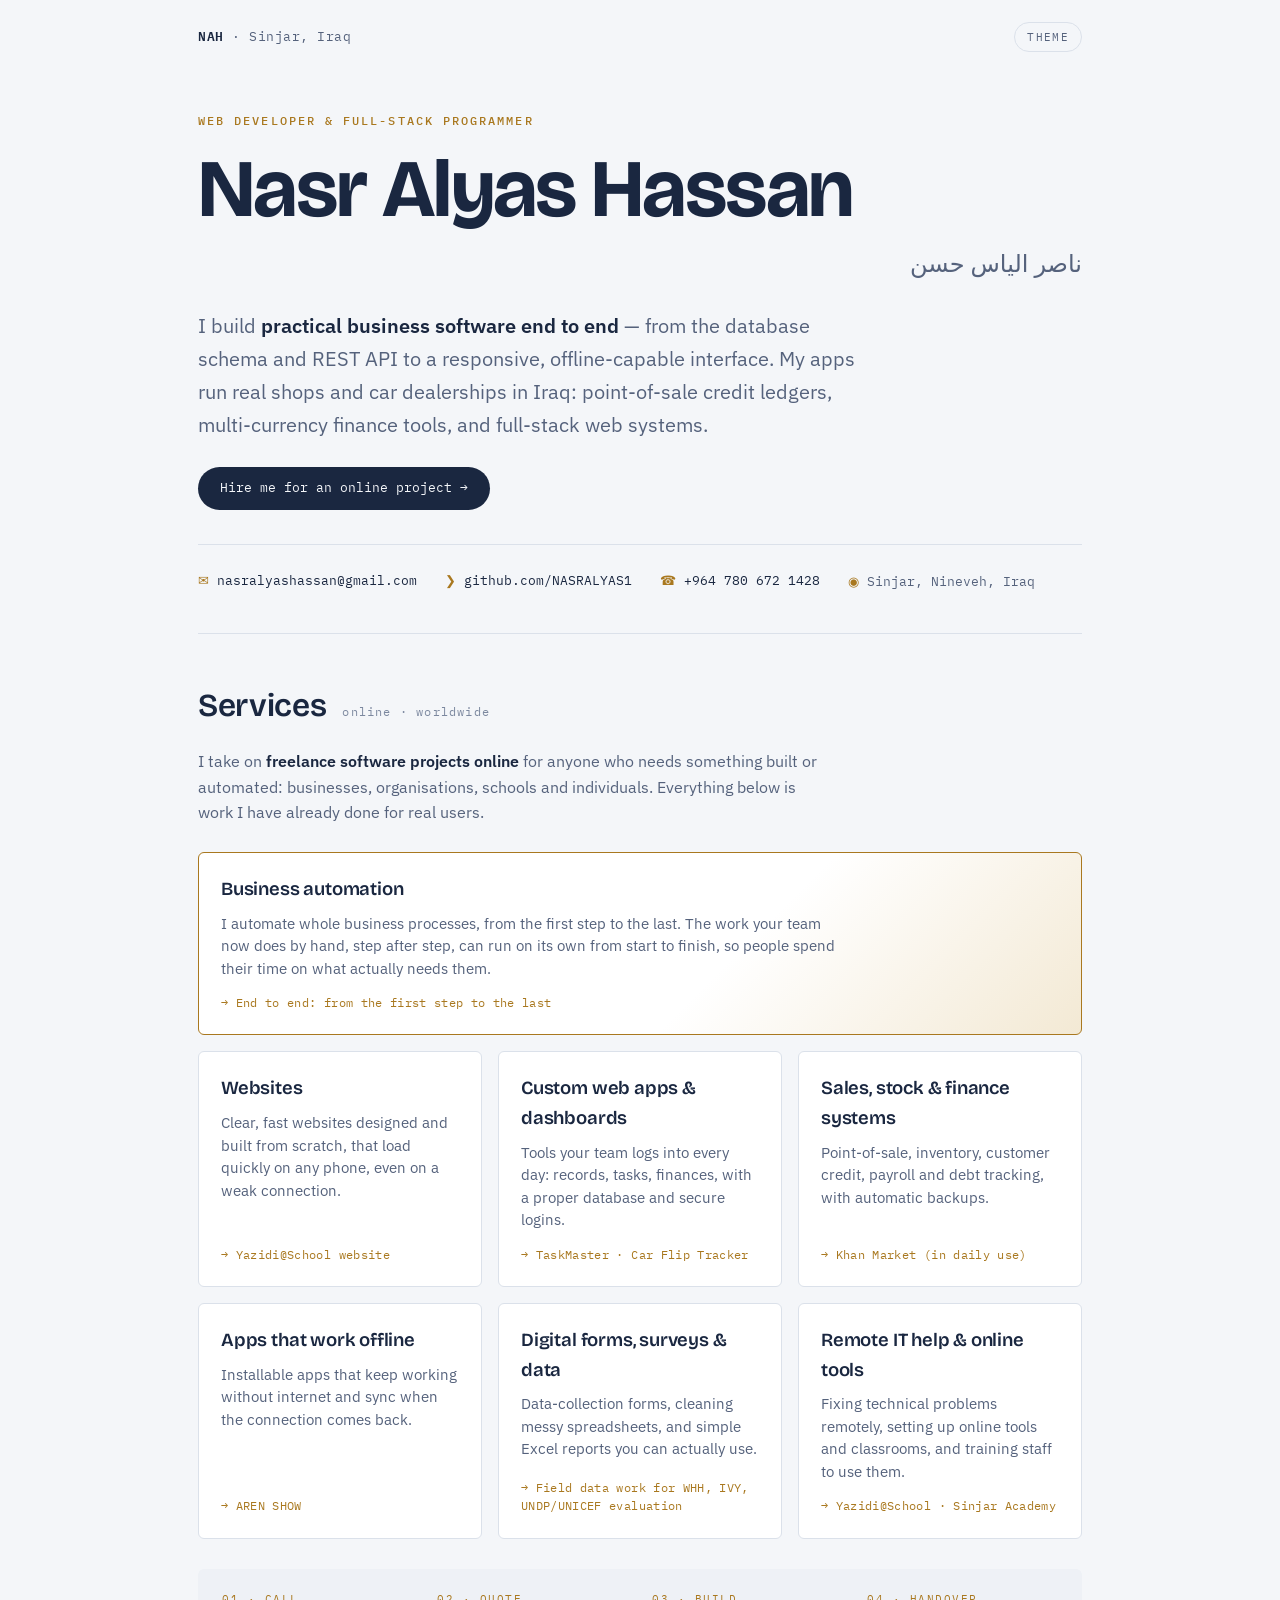
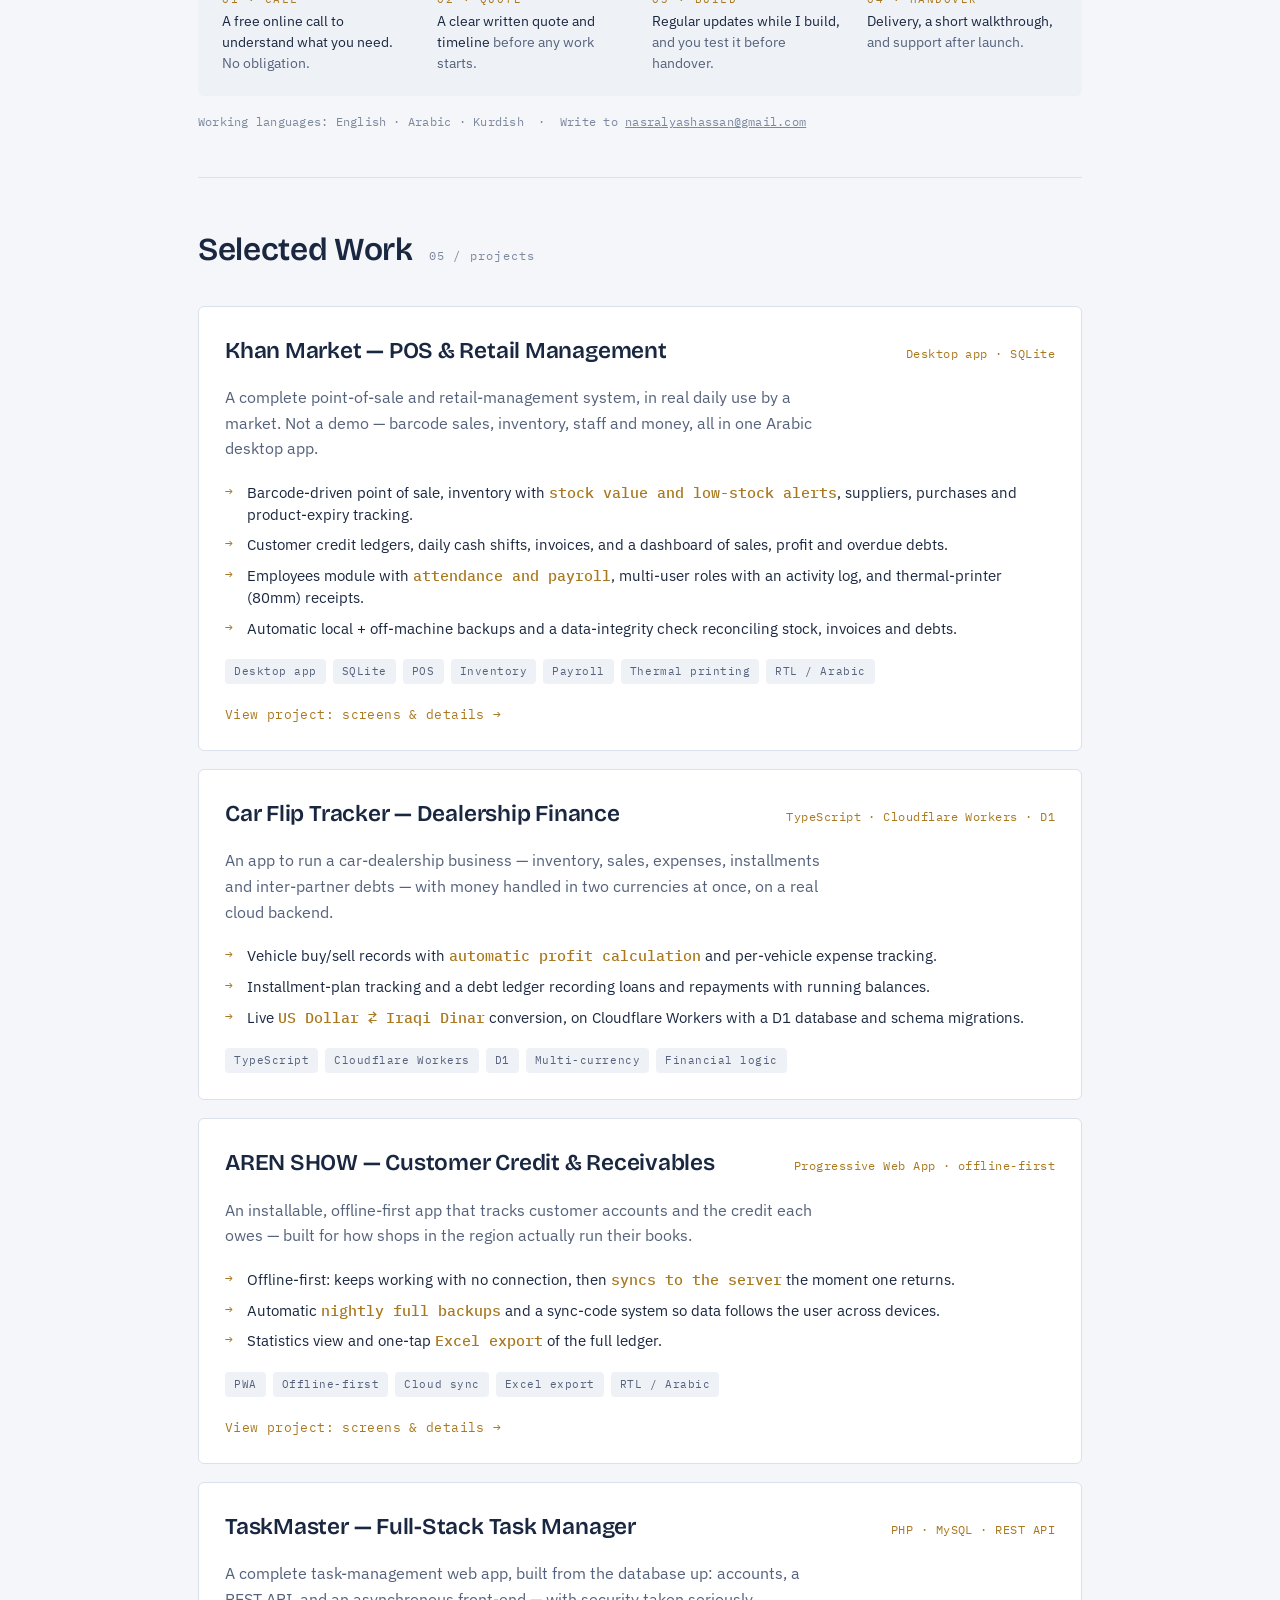
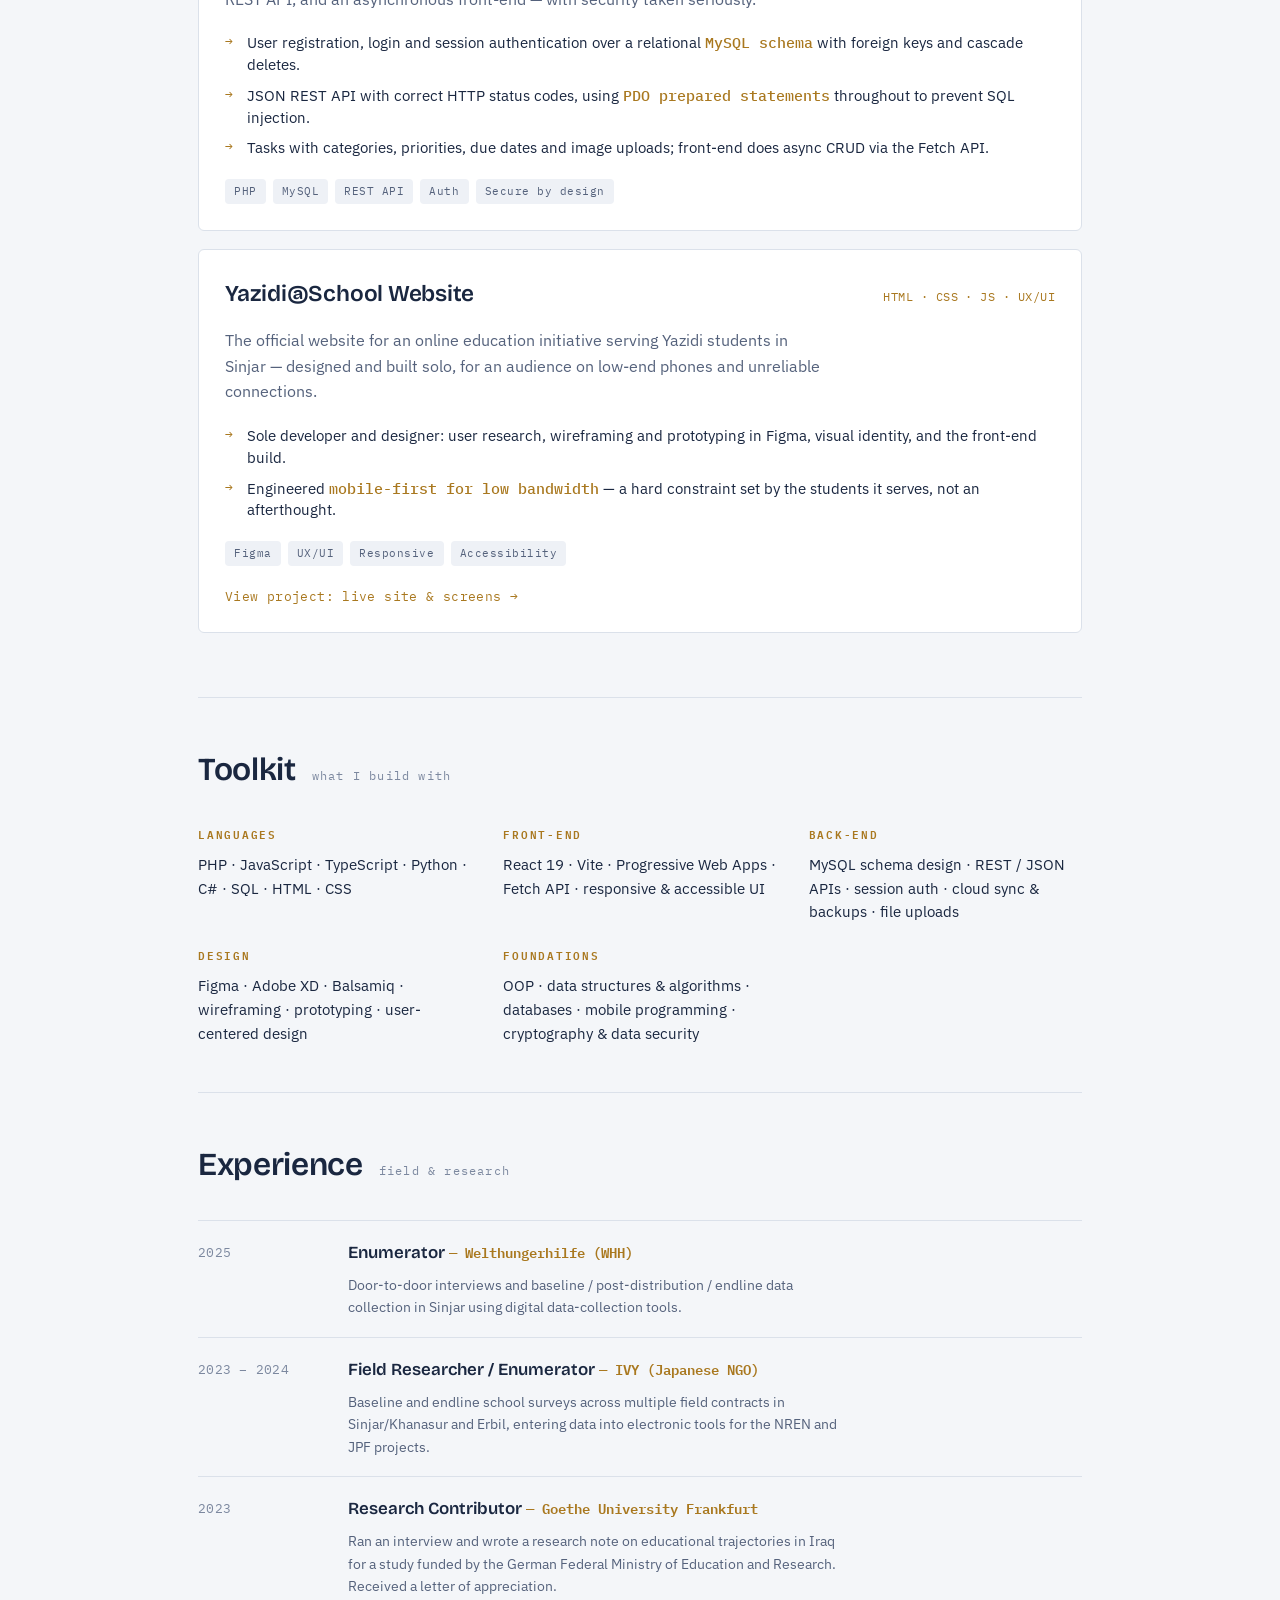
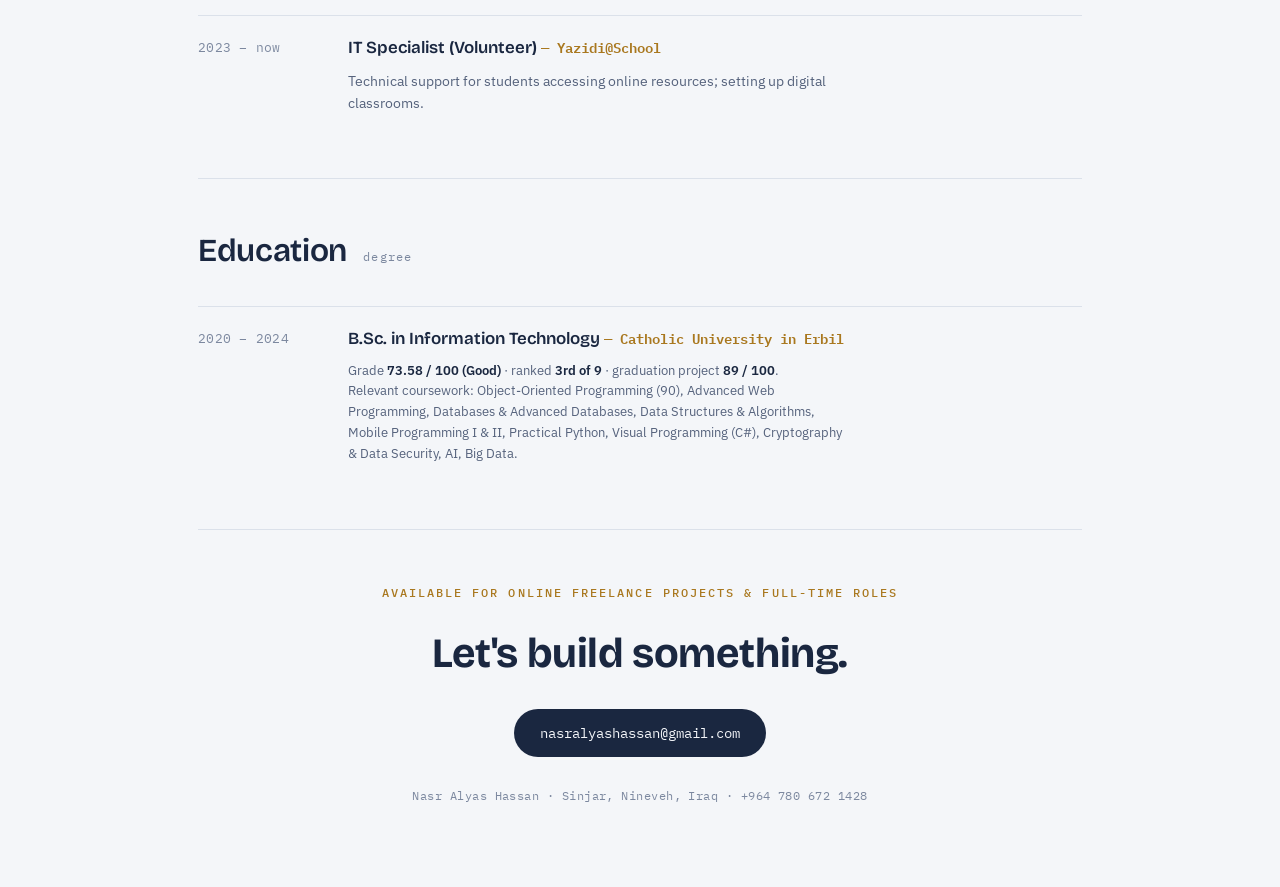
==== commit 9ac7a46a: "Add project pages for Khan Market, AREN SHOW and Yazidi At School Each page has screenshots, the pro" ====
--- a/index.html
+++ b/index.html
@@ -7,232 +7,7 @@
 <link rel="preconnect" href="https://fonts.googleapis.com">
 <link rel="preconnect" href="https://fonts.gstatic.com" crossorigin>
 <link rel="stylesheet" href="https://fonts.googleapis.com/css2?family=Bricolage+Grotesque:opsz,wght@12..96,600;12..96,700&family=IBM+Plex+Mono:wght@400;500;600&family=IBM+Plex+Sans:wght@400;500;600;700&display=swap">
-<style>
-  :root {
-    --paper: #F4F6F9;
-    --surface: #FFFFFF;
-    --surface-2: #EEF1F6;
-    --ink: #1A2740;
-    --slate: #55627C;
-    --muted: #7C889F;
-    --line: #DBE1EA;
-    --gold: #A9781F;
-    --gold-soft: #F3E9D4;
-    --accent: #23406E;
-    --good: #2E7D5B;
-    --shadow: 24px 24px 60px rgba(26,39,64,.07);
-    --serif: "Bricolage Grotesque", Georgia, serif;
-    --sans: "IBM Plex Sans", system-ui, sans-serif;
-    --mono: "IBM Plex Mono", ui-monospace, monospace;
-  }
-  @media (prefers-color-scheme: dark) {
-    :root:not([data-theme="light"]) {
-      --paper: #0E1524;
-      --surface: #17223A;
-      --surface-2: #1E2B47;
-      --ink: #E9EDF5;
-      --slate: #A7B3CB;
-      --muted: #7B89A6;
-      --line: #26324F;
-      --gold: #E0B65E;
-      --gold-soft: #2A2717;
-      --accent: #7FA6E0;
-      --good: #5FC79B;
-      --shadow: 24px 24px 70px rgba(0,0,0,.35);
-    }
-  }
-  :root[data-theme="dark"] {
-    --paper: #0E1524;
-    --surface: #17223A;
-    --surface-2: #1E2B47;
-    --ink: #E9EDF5;
-    --slate: #A7B3CB;
-    --muted: #7B89A6;
-    --line: #26324F;
-    --gold: #E0B65E;
-    --gold-soft: #2A2717;
-    --accent: #7FA6E0;
-    --good: #5FC79B;
-    --shadow: 24px 24px 70px rgba(0,0,0,.35);
-  }
-
-  * { box-sizing: border-box; }
-  body {
-    margin: 0;
-    background: var(--paper);
-    color: var(--ink);
-    font-family: var(--sans);
-    font-size: 16px;
-    line-height: 1.6;
-    -webkit-font-smoothing: antialiased;
-    transition: background .3s ease, color .3s ease;
-  }
-  .wrap { max-width: 940px; margin: 0 auto; padding: 0 28px; }
-
-  /* ---- eyebrow / mono labels ---- */
-  .label {
-    font-family: var(--mono);
-    font-size: 11.5px;
-    font-weight: 500;
-    letter-spacing: .18em;
-    text-transform: uppercase;
-    color: var(--gold);
-  }
-
-  /* ---- top bar ---- */
-  .topbar {
-    display: flex; justify-content: space-between; align-items: center;
-    padding: 22px 0 0; gap: 16px;
-  }
-  .topbar .mark {
-    font-family: var(--mono); font-size: 13px; letter-spacing: .04em;
-    color: var(--slate);
-  }
-  .topbar .mark b { color: var(--ink); font-weight: 600; }
-  .theme-btn {
-    font-family: var(--mono); font-size: 11px; letter-spacing: .12em;
-    text-transform: uppercase; color: var(--slate);
-    background: transparent; border: 1px solid var(--line);
-    padding: 7px 12px; border-radius: 999px; cursor: pointer;
-    transition: border-color .2s, color .2s;
-  }
-  .theme-btn:hover { border-color: var(--gold); color: var(--ink); }
-  .theme-btn:focus-visible { outline: 2px solid var(--gold); outline-offset: 2px; }
-
-  /* ---- hero ---- */
-  header.hero { padding: 60px 0 40px; }
-  .hero .label { display: block; margin-bottom: 20px; }
-  .hero h1 {
-    font-family: var(--serif); font-weight: 700;
-    font-size: clamp(2.9rem, 8vw, 5.1rem); line-height: .98;
-    letter-spacing: -.02em; margin: 0; text-wrap: balance;
-  }
-  .hero .arabic {
-    font-size: clamp(1.1rem, 3vw, 1.5rem); color: var(--slate);
-    margin: 14px 0 0; font-weight: 400; direction: rtl;
-  }
-  .hero .lede {
-    font-size: clamp(1.05rem, 2.4vw, 1.28rem); color: var(--slate);
-    max-width: 33em; margin: 26px 0 0; line-height: 1.62;
-  }
-  .hero .lede b { color: var(--ink); font-weight: 600; }
-
-  /* ---- contact strip ---- */
-  .contact {
-    display: flex; flex-wrap: wrap; gap: 10px 28px;
-    margin-top: 34px; padding-top: 26px; border-top: 1px solid var(--line);
-  }
-  .contact a, .contact span {
-    font-family: var(--mono); font-size: 13px; color: var(--slate);
-    text-decoration: none; display: inline-flex; align-items: center; gap: 8px;
-  }
-  .contact a { color: var(--ink); border-bottom: 1px solid transparent; transition: border-color .2s; }
-  .contact a:hover { border-bottom-color: var(--gold); }
-  .contact .k { color: var(--gold); }
-
-  /* ---- section scaffold ---- */
-  section { padding: 46px 0; border-top: 1px solid var(--line); }
-  .sec-head { display: flex; align-items: baseline; gap: 16px; margin-bottom: 30px; }
-  .sec-head h2 {
-    font-family: var(--serif); font-weight: 600;
-    font-size: clamp(1.5rem, 4vw, 2rem); margin: 0; letter-spacing: -.01em;
-  }
-  .sec-head .count { font-family: var(--mono); font-size: 12px; color: var(--muted); letter-spacing: .1em; }
-
-  /* ---- projects ---- */
-  .project {
-    display: grid; grid-template-columns: 1fr; gap: 4px;
-    padding: 26px; border: 1px solid var(--line); border-radius: 6px;
-    background: var(--surface); margin-bottom: 18px;
-    transition: border-color .25s, transform .25s, box-shadow .25s;
-  }
-  .project:hover { border-color: var(--gold); transform: translateY(-2px); box-shadow: var(--shadow); }
-  .project .p-top { display: flex; justify-content: space-between; align-items: baseline; gap: 14px; flex-wrap: wrap; }
-  .project h3 { font-family: var(--serif); font-weight: 600; font-size: 1.42rem; margin: 0; letter-spacing: -.01em; }
-  .project .stack { font-family: var(--mono); font-size: 11.5px; color: var(--gold); letter-spacing: .04em; text-align: right; }
-  .project .p-desc { color: var(--slate); margin: 12px 0 16px; max-width: 60ch; }
-  .project ul { margin: 0; padding: 0; list-style: none; display: grid; gap: 9px; }
-  .project li { position: relative; padding-left: 22px; font-size: 14.5px; color: var(--ink); line-height: 1.5; }
-  .project li::before {
-    content: "→"; position: absolute; left: 0; top: 0;
-    font-family: var(--mono); color: var(--gold); font-size: 13px;
-  }
-  .project li .fig { font-family: var(--mono); color: var(--gold); font-weight: 500; }
-  .tags { display: flex; flex-wrap: wrap; gap: 7px; margin-top: 16px; }
-  .tag {
-    font-family: var(--mono); font-size: 10.5px; letter-spacing: .05em;
-    color: var(--slate); background: var(--surface-2);
-    padding: 4px 9px; border-radius: 4px;
-  }
-
-  /* ---- skills ---- */
-  .skills { display: grid; grid-template-columns: repeat(auto-fit, minmax(220px, 1fr)); gap: 22px 32px; }
-  .skill-group h4 {
-    font-family: var(--mono); font-size: 11px; letter-spacing: .16em; text-transform: uppercase;
-    color: var(--gold); margin: 0 0 10px; font-weight: 600;
-  }
-  .skill-group p { margin: 0; color: var(--ink); font-size: 14.5px; line-height: 1.65; }
-
-  /* ---- experience / education rows ---- */
-  .row { display: grid; grid-template-columns: 130px 1fr; gap: 20px; padding: 18px 0; border-top: 1px solid var(--line); }
-  .row:first-of-type { border-top: none; }
-  .row .when { font-family: var(--mono); font-size: 12.5px; color: var(--muted); letter-spacing: .02em; padding-top: 3px; }
-  .row .what h4 { margin: 0 0 3px; font-size: 1.06rem; font-weight: 600; font-family: var(--serif); }
-  .row .what .org { color: var(--gold); font-size: 13.5px; font-family: var(--mono); }
-  .row .what p { margin: 8px 0 0; color: var(--slate); font-size: 14px; max-width: 62ch; }
-  .row .what .grade { color: var(--slate); font-size: 13px; margin-top: 8px; line-height: 1.6; }
-  .row .what .grade b { color: var(--ink); font-weight: 600; }
-
-  /* ---- services ---- */
-  .svc-intro { color: var(--slate); max-width: 62ch; margin: -12px 0 26px; }
-  .svc-intro b { color: var(--ink); font-weight: 600; }
-  .svc-grid { display: grid; grid-template-columns: repeat(auto-fit, minmax(260px, 1fr)); gap: 16px; }
-  .svc {
-    padding: 22px; border: 1px solid var(--line); border-radius: 6px; background: var(--surface);
-    display: flex; flex-direction: column; transition: border-color .25s, transform .25s, box-shadow .25s;
-  }
-  .svc:hover { border-color: var(--gold); transform: translateY(-2px); box-shadow: var(--shadow); }
-  .svc h3 { font-family: var(--serif); font-weight: 600; font-size: 1.16rem; margin: 0 0 8px; letter-spacing: -.01em; }
-  .svc p { margin: 0; color: var(--slate); font-size: 14.5px; line-height: 1.55; }
-  .svc .proof { margin-top: auto; padding-top: 14px; font-family: var(--mono); font-size: 11.5px; color: var(--gold); letter-spacing: .03em; }
-  .svc.wide { grid-column: 1 / -1; border-color: var(--gold); background: linear-gradient(135deg, var(--surface) 60%, var(--gold-soft)); }
-  .svc.wide p { max-width: 70ch; }
-  .steps { display: grid; grid-template-columns: repeat(auto-fit, minmax(190px, 1fr)); gap: 14px 24px; margin-top: 30px; padding: 22px 24px; border-radius: 6px; background: var(--surface-2); }
-  .step { font-size: 14px; color: var(--ink); line-height: 1.5; }
-  .step .n { display: block; font-family: var(--mono); font-size: 11px; letter-spacing: .14em; color: var(--gold); margin-bottom: 4px; }
-  .step span.sub { color: var(--slate); }
-  .svc-fine { margin: 16px 0 0; font-family: var(--mono); font-size: 12px; color: var(--muted); letter-spacing: .02em; }
-  .hero-cta {
-    display: inline-block; margin-top: 26px; font-family: var(--mono); font-size: 13px;
-    color: var(--paper); background: var(--ink); text-decoration: none;
-    padding: 11px 22px; border-radius: 999px; transition: background .2s, transform .2s;
-  }
-  .hero-cta:hover { background: var(--gold); transform: translateY(-2px); }
-
-  /* ---- footer ---- */
-  footer { padding: 54px 0 70px; border-top: 1px solid var(--line); text-align: center; }
-  footer .label { display: block; margin-bottom: 18px; }
-  footer .big {
-    font-family: var(--serif); font-weight: 700; font-size: clamp(1.8rem, 5vw, 2.6rem);
-    letter-spacing: -.01em; margin: 0 0 22px;
-  }
-  footer a.cta {
-    font-family: var(--mono); font-size: 14px; color: var(--paper);
-    background: var(--ink); text-decoration: none; padding: 13px 26px;
-    border-radius: 999px; display: inline-block; transition: background .2s, transform .2s;
-  }
-  footer a.cta:hover { background: var(--gold); transform: translateY(-2px); }
-  footer .fine { margin-top: 30px; font-family: var(--mono); font-size: 11.5px; color: var(--muted); letter-spacing: .04em; }
-
-  @media (max-width: 620px) {
-    .row { grid-template-columns: 1fr; gap: 4px; }
-    .row .when { padding-top: 0; }
-    .project .stack { text-align: left; }
-  }
-  @media (prefers-reduced-motion: reduce) {
-    * { transition: none !important; }
-  }
-</style>
+<link rel="stylesheet" href="assets/site.css">
 </head>
 <body>
 
@@ -316,7 +91,7 @@
       <span class="count">05 / projects</span>
     </div>
 
-    <article class="project">
+    <article class="project has-page">
       <div class="p-top">
         <h3>Khan Market — POS &amp; Retail Management</h3>
         <span class="stack">Desktop app · SQLite</span>
@@ -331,6 +106,7 @@
       <div class="tags">
         <span class="tag">Desktop app</span><span class="tag">SQLite</span><span class="tag">POS</span><span class="tag">Inventory</span><span class="tag">Payroll</span><span class="tag">Thermal printing</span><span class="tag">RTL / Arabic</span>
       </div>
+      <a class="more" href="projects/khan-market.html">View project: screens &amp; details →</a>
     </article>
 
     <article class="project">
@@ -349,7 +125,7 @@
       </div>
     </article>
 
-    <article class="project">
+    <article class="project has-page">
       <div class="p-top">
         <h3>AREN SHOW — Customer Credit &amp; Receivables</h3>
         <span class="stack">Progressive Web App · offline-first</span>
@@ -363,6 +139,7 @@
       <div class="tags">
         <span class="tag">PWA</span><span class="tag">Offline-first</span><span class="tag">Cloud sync</span><span class="tag">Excel export</span><span class="tag">RTL / Arabic</span>
       </div>
+      <a class="more" href="projects/aren-show.html">View project: screens &amp; details →</a>
     </article>
 
     <article class="project">
@@ -381,7 +158,7 @@
       </div>
     </article>
 
-    <article class="project">
+    <article class="project has-page">
       <div class="p-top">
         <h3>Yazidi@School Website</h3>
         <span class="stack">HTML · CSS · JS · UX/UI</span>
@@ -394,6 +171,7 @@
       <div class="tags">
         <span class="tag">Figma</span><span class="tag">UX/UI</span><span class="tag">Responsive</span><span class="tag">Accessibility</span>
       </div>
+      <a class="more" href="projects/yazidi-at-school.html">View project: live site &amp; screens →</a>
     </article>
   </section>
 
@@ -484,25 +262,6 @@
   </footer>
 </div>
 
-<script>
-  (function () {
-    var btn = document.getElementById('themeToggle');
-    var root = document.documentElement;
-    function current() {
-      var set = root.getAttribute('data-theme');
-      if (set) return set;
-      return window.matchMedia('(prefers-color-scheme: dark)').matches ? 'dark' : 'light';
-    }
-    btn.addEventListener('click', function () {
-      var next = current() === 'dark' ? 'light' : 'dark';
-      root.setAttribute('data-theme', next);
-      try { localStorage.setItem('nah-theme', next); } catch (e) {}
-    });
-    try {
-      var saved = localStorage.getItem('nah-theme');
-      if (saved) root.setAttribute('data-theme', saved);
-    } catch (e) {}
-  })();
-</script>
+<script src="assets/theme.js"></script>
 </body>
 </html>
--- a/assets/site.css
+++ b/assets/site.css
@@ -0,0 +1,287 @@
+:root {
+  --paper: #F4F6F9;
+  --surface: #FFFFFF;
+  --surface-2: #EEF1F6;
+  --ink: #1A2740;
+  --slate: #55627C;
+  --muted: #7C889F;
+  --line: #DBE1EA;
+  --gold: #A9781F;
+  --gold-soft: #F3E9D4;
+  --accent: #23406E;
+  --good: #2E7D5B;
+  --shadow: 24px 24px 60px rgba(26,39,64,.07);
+  --serif: "Bricolage Grotesque", Georgia, serif;
+  --sans: "IBM Plex Sans", system-ui, sans-serif;
+  --mono: "IBM Plex Mono", ui-monospace, monospace;
+}
+@media (prefers-color-scheme: dark) {
+  :root:not([data-theme="light"]) {
+    --paper: #0E1524;
+    --surface: #17223A;
+    --surface-2: #1E2B47;
+    --ink: #E9EDF5;
+    --slate: #A7B3CB;
+    --muted: #7B89A6;
+    --line: #26324F;
+    --gold: #E0B65E;
+    --gold-soft: #2A2717;
+    --accent: #7FA6E0;
+    --good: #5FC79B;
+    --shadow: 24px 24px 70px rgba(0,0,0,.35);
+  }
+}
+:root[data-theme="dark"] {
+  --paper: #0E1524;
+  --surface: #17223A;
+  --surface-2: #1E2B47;
+  --ink: #E9EDF5;
+  --slate: #A7B3CB;
+  --muted: #7B89A6;
+  --line: #26324F;
+  --gold: #E0B65E;
+  --gold-soft: #2A2717;
+  --accent: #7FA6E0;
+  --good: #5FC79B;
+  --shadow: 24px 24px 70px rgba(0,0,0,.35);
+}
+
+* { box-sizing: border-box; }
+body {
+  margin: 0;
+  background: var(--paper);
+  color: var(--ink);
+  font-family: var(--sans);
+  font-size: 16px;
+  line-height: 1.6;
+  -webkit-font-smoothing: antialiased;
+  transition: background .3s ease, color .3s ease;
+}
+.wrap { max-width: 940px; margin: 0 auto; padding: 0 28px; }
+
+/* ---- eyebrow / mono labels ---- */
+.label {
+  font-family: var(--mono);
+  font-size: 11.5px;
+  font-weight: 500;
+  letter-spacing: .18em;
+  text-transform: uppercase;
+  color: var(--gold);
+}
+
+/* ---- top bar ---- */
+.topbar {
+  display: flex; justify-content: space-between; align-items: center;
+  padding: 22px 0 0; gap: 16px;
+}
+.topbar .mark {
+  font-family: var(--mono); font-size: 13px; letter-spacing: .04em;
+  color: var(--slate);
+}
+.topbar .mark b { color: var(--ink); font-weight: 600; }
+.theme-btn {
+  font-family: var(--mono); font-size: 11px; letter-spacing: .12em;
+  text-transform: uppercase; color: var(--slate);
+  background: transparent; border: 1px solid var(--line);
+  padding: 7px 12px; border-radius: 999px; cursor: pointer;
+  transition: border-color .2s, color .2s;
+}
+.theme-btn:hover { border-color: var(--gold); color: var(--ink); }
+.theme-btn:focus-visible { outline: 2px solid var(--gold); outline-offset: 2px; }
+
+/* ---- hero ---- */
+header.hero { padding: 60px 0 40px; }
+.hero .label { display: block; margin-bottom: 20px; }
+.hero h1 {
+  font-family: var(--serif); font-weight: 700;
+  font-size: clamp(2.9rem, 8vw, 5.1rem); line-height: .98;
+  letter-spacing: -.02em; margin: 0; text-wrap: balance;
+}
+.hero .arabic {
+  font-size: clamp(1.1rem, 3vw, 1.5rem); color: var(--slate);
+  margin: 14px 0 0; font-weight: 400; direction: rtl;
+}
+.hero .lede {
+  font-size: clamp(1.05rem, 2.4vw, 1.28rem); color: var(--slate);
+  max-width: 33em; margin: 26px 0 0; line-height: 1.62;
+}
+.hero .lede b { color: var(--ink); font-weight: 600; }
+
+/* ---- contact strip ---- */
+.contact {
+  display: flex; flex-wrap: wrap; gap: 10px 28px;
+  margin-top: 34px; padding-top: 26px; border-top: 1px solid var(--line);
+}
+.contact a, .contact span {
+  font-family: var(--mono); font-size: 13px; color: var(--slate);
+  text-decoration: none; display: inline-flex; align-items: center; gap: 8px;
+}
+.contact a { color: var(--ink); border-bottom: 1px solid transparent; transition: border-color .2s; }
+.contact a:hover { border-bottom-color: var(--gold); }
+.contact .k { color: var(--gold); }
+
+/* ---- section scaffold ---- */
+section { padding: 46px 0; border-top: 1px solid var(--line); }
+.sec-head { display: flex; align-items: baseline; gap: 16px; margin-bottom: 30px; }
+.sec-head h2 {
+  font-family: var(--serif); font-weight: 600;
+  font-size: clamp(1.5rem, 4vw, 2rem); margin: 0; letter-spacing: -.01em;
+}
+.sec-head .count { font-family: var(--mono); font-size: 12px; color: var(--muted); letter-spacing: .1em; }
+
+/* ---- projects ---- */
+.project {
+  display: grid; grid-template-columns: 1fr; gap: 4px;
+  padding: 26px; border: 1px solid var(--line); border-radius: 6px;
+  background: var(--surface); margin-bottom: 18px;
+  transition: border-color .25s, transform .25s, box-shadow .25s;
+}
+.project:hover { border-color: var(--gold); transform: translateY(-2px); box-shadow: var(--shadow); }
+.project .p-top { display: flex; justify-content: space-between; align-items: baseline; gap: 14px; flex-wrap: wrap; }
+.project h3 { font-family: var(--serif); font-weight: 600; font-size: 1.42rem; margin: 0; letter-spacing: -.01em; }
+.project .stack { font-family: var(--mono); font-size: 11.5px; color: var(--gold); letter-spacing: .04em; text-align: right; }
+.project .p-desc { color: var(--slate); margin: 12px 0 16px; max-width: 60ch; }
+.project ul { margin: 0; padding: 0; list-style: none; display: grid; gap: 9px; }
+.project li { position: relative; padding-left: 22px; font-size: 14.5px; color: var(--ink); line-height: 1.5; }
+.project li::before {
+  content: "→"; position: absolute; left: 0; top: 0;
+  font-family: var(--mono); color: var(--gold); font-size: 13px;
+}
+.project li .fig { font-family: var(--mono); color: var(--gold); font-weight: 500; }
+.tags { display: flex; flex-wrap: wrap; gap: 7px; margin-top: 16px; }
+.tag {
+  font-family: var(--mono); font-size: 10.5px; letter-spacing: .05em;
+  color: var(--slate); background: var(--surface-2);
+  padding: 4px 9px; border-radius: 4px;
+}
+
+/* ---- skills ---- */
+.skills { display: grid; grid-template-columns: repeat(auto-fit, minmax(220px, 1fr)); gap: 22px 32px; }
+.skill-group h4 {
+  font-family: var(--mono); font-size: 11px; letter-spacing: .16em; text-transform: uppercase;
+  color: var(--gold); margin: 0 0 10px; font-weight: 600;
+}
+.skill-group p { margin: 0; color: var(--ink); font-size: 14.5px; line-height: 1.65; }
+
+/* ---- experience / education rows ---- */
+.row { display: grid; grid-template-columns: 130px 1fr; gap: 20px; padding: 18px 0; border-top: 1px solid var(--line); }
+.row:first-of-type { border-top: none; }
+.row .when { font-family: var(--mono); font-size: 12.5px; color: var(--muted); letter-spacing: .02em; padding-top: 3px; }
+.row .what h4 { margin: 0 0 3px; font-size: 1.06rem; font-weight: 600; font-family: var(--serif); }
+.row .what .org { color: var(--gold); font-size: 13.5px; font-family: var(--mono); }
+.row .what p { margin: 8px 0 0; color: var(--slate); font-size: 14px; max-width: 62ch; }
+.row .what .grade { color: var(--slate); font-size: 13px; margin-top: 8px; line-height: 1.6; }
+.row .what .grade b { color: var(--ink); font-weight: 600; }
+
+/* ---- services ---- */
+.svc-intro { color: var(--slate); max-width: 62ch; margin: -12px 0 26px; }
+.svc-intro b { color: var(--ink); font-weight: 600; }
+.svc-grid { display: grid; grid-template-columns: repeat(auto-fit, minmax(260px, 1fr)); gap: 16px; }
+.svc {
+  padding: 22px; border: 1px solid var(--line); border-radius: 6px; background: var(--surface);
+  display: flex; flex-direction: column; transition: border-color .25s, transform .25s, box-shadow .25s;
+}
+.svc:hover { border-color: var(--gold); transform: translateY(-2px); box-shadow: var(--shadow); }
+.svc h3 { font-family: var(--serif); font-weight: 600; font-size: 1.16rem; margin: 0 0 8px; letter-spacing: -.01em; }
+.svc p { margin: 0; color: var(--slate); font-size: 14.5px; line-height: 1.55; }
+.svc .proof { margin-top: auto; padding-top: 14px; font-family: var(--mono); font-size: 11.5px; color: var(--gold); letter-spacing: .03em; }
+.svc.wide { grid-column: 1 / -1; border-color: var(--gold); background: linear-gradient(135deg, var(--surface) 60%, var(--gold-soft)); }
+.svc.wide p { max-width: 70ch; }
+.steps { display: grid; grid-template-columns: repeat(auto-fit, minmax(190px, 1fr)); gap: 14px 24px; margin-top: 30px; padding: 22px 24px; border-radius: 6px; background: var(--surface-2); }
+.step { font-size: 14px; color: var(--ink); line-height: 1.5; }
+.step .n { display: block; font-family: var(--mono); font-size: 11px; letter-spacing: .14em; color: var(--gold); margin-bottom: 4px; }
+.step span.sub { color: var(--slate); }
+.svc-fine { margin: 16px 0 0; font-family: var(--mono); font-size: 12px; color: var(--muted); letter-spacing: .02em; }
+.hero-cta {
+  display: inline-block; margin-top: 26px; font-family: var(--mono); font-size: 13px;
+  color: var(--paper); background: var(--ink); text-decoration: none;
+  padding: 11px 22px; border-radius: 999px; transition: background .2s, transform .2s;
+}
+.hero-cta:hover { background: var(--gold); transform: translateY(-2px); }
+
+/* ---- footer ---- */
+footer { padding: 54px 0 70px; border-top: 1px solid var(--line); text-align: center; }
+footer .label { display: block; margin-bottom: 18px; }
+footer .big {
+  font-family: var(--serif); font-weight: 700; font-size: clamp(1.8rem, 5vw, 2.6rem);
+  letter-spacing: -.01em; margin: 0 0 22px;
+}
+footer a.cta {
+  font-family: var(--mono); font-size: 14px; color: var(--paper);
+  background: var(--ink); text-decoration: none; padding: 13px 26px;
+  border-radius: 999px; display: inline-block; transition: background .2s, transform .2s;
+}
+footer a.cta:hover { background: var(--gold); transform: translateY(-2px); }
+footer .fine { margin-top: 30px; font-family: var(--mono); font-size: 11.5px; color: var(--muted); letter-spacing: .04em; }
+
+@media (max-width: 620px) {
+  .row { grid-template-columns: 1fr; gap: 4px; }
+  .row .when { padding-top: 0; }
+  .project .stack { text-align: left; }
+}
+@media (prefers-reduced-motion: reduce) {
+  * { transition: none !important; }
+}
+
+/* ===================== project case-study pages ===================== */
+.back { font-family: var(--mono); font-size: 12px; color: var(--slate); text-decoration: none; letter-spacing: .06em; }
+.back:hover { color: var(--gold); }
+.case-hero { padding: 48px 0 34px; }
+.case-hero .label { display: block; margin-bottom: 16px; }
+.case-hero h1 {
+  font-family: var(--serif); font-weight: 700; font-size: clamp(2.3rem, 6.5vw, 3.8rem);
+  line-height: 1.02; letter-spacing: -.02em; margin: 0; text-wrap: balance;
+}
+.case-hero .sub { color: var(--slate); font-size: 1.05rem; margin: 10px 0 0; }
+.case-hero .lede { font-size: clamp(1.02rem, 2.3vw, 1.2rem); color: var(--slate); max-width: 38em; margin: 20px 0 0; line-height: 1.62; }
+.case-hero .lede b { color: var(--ink); font-weight: 600; }
+.facts {
+  display: grid; grid-template-columns: repeat(auto-fit, minmax(180px, 1fr)); gap: 16px 28px;
+  margin-top: 30px; padding-top: 24px; border-top: 1px solid var(--line);
+}
+.fact .k { display: block; font-family: var(--mono); font-size: 10.5px; letter-spacing: .16em; text-transform: uppercase; color: var(--gold); margin-bottom: 4px; }
+.fact .v { font-size: 14.5px; color: var(--ink); line-height: 1.5; }
+.fact .v a { color: var(--ink); }
+.btn-row { display: flex; flex-wrap: wrap; gap: 12px; margin-top: 28px; }
+.btn {
+  font-family: var(--mono); font-size: 13px; text-decoration: none; padding: 11px 22px;
+  border-radius: 999px; transition: background .2s, transform .2s, border-color .2s;
+}
+.btn.primary { color: var(--paper); background: var(--ink); }
+.btn.primary:hover { background: var(--gold); transform: translateY(-2px); }
+.btn.ghost { color: var(--ink); border: 1px solid var(--line); }
+.btn.ghost:hover { border-color: var(--gold); }
+.shots { display: grid; gap: 22px; }
+.shots.phones { grid-template-columns: repeat(auto-fit, minmax(210px, 1fr)); }
+.shot { margin: 0; }
+.shot img {
+  width: 100%; height: auto; display: block; border-radius: 10px;
+  border: 1px solid var(--line); box-shadow: var(--shadow); background: var(--surface);
+}
+.shots.phones .shot img { border-radius: 24px; max-width: 320px; margin: 0 auto; }
+.shot figcaption { font-size: 13.5px; color: var(--slate); margin-top: 12px; line-height: 1.55; }
+.shot figcaption b { color: var(--ink); font-weight: 600; }
+.prose p { color: var(--slate); max-width: 64ch; margin: 0 0 14px; }
+.prose p b { color: var(--ink); font-weight: 600; }
+.feature-list { margin: 0; padding: 0; list-style: none; display: grid; gap: 12px; max-width: 72ch; }
+.feature-list li { position: relative; padding-left: 24px; font-size: 15px; line-height: 1.55; }
+.feature-list li::before { content: "→"; position: absolute; left: 0; top: 2px; font-family: var(--mono); color: var(--gold); font-size: 13px; }
+.feature-list li b { font-weight: 600; }
+.stats { display: grid; grid-template-columns: repeat(auto-fit, minmax(140px, 1fr)); gap: 14px; }
+.stat { padding: 18px; border: 1px solid var(--line); border-radius: 6px; background: var(--surface); }
+.stat .n { font-family: var(--serif); font-weight: 700; font-size: 1.9rem; letter-spacing: -.01em; display: block; }
+.stat .d { font-size: 13px; color: var(--slate); }
+.note { font-size: 12.5px; color: var(--muted); margin: 14px 0 0; max-width: 70ch; }
+.next-proj { display: flex; justify-content: space-between; align-items: center; gap: 16px; flex-wrap: wrap; }
+.next-proj a { font-family: var(--serif); font-weight: 600; font-size: 1.3rem; color: var(--ink); text-decoration: none; }
+.next-proj a:hover { color: var(--gold); }
+
+/* project cards on the home page that link to their own page */
+.project.has-page { position: relative; cursor: pointer; }
+.project .more {
+  font-family: var(--mono); font-size: 12.5px; color: var(--gold); text-decoration: none;
+  margin-top: 16px; display: inline-block; letter-spacing: .03em;
+}
+.project .more::after { content: ""; position: absolute; inset: 0; } /* whole card is the link */
+.project.has-page:hover .more { text-decoration: underline; }
+.project .more:focus-visible { outline: 2px solid var(--gold); outline-offset: 3px; }
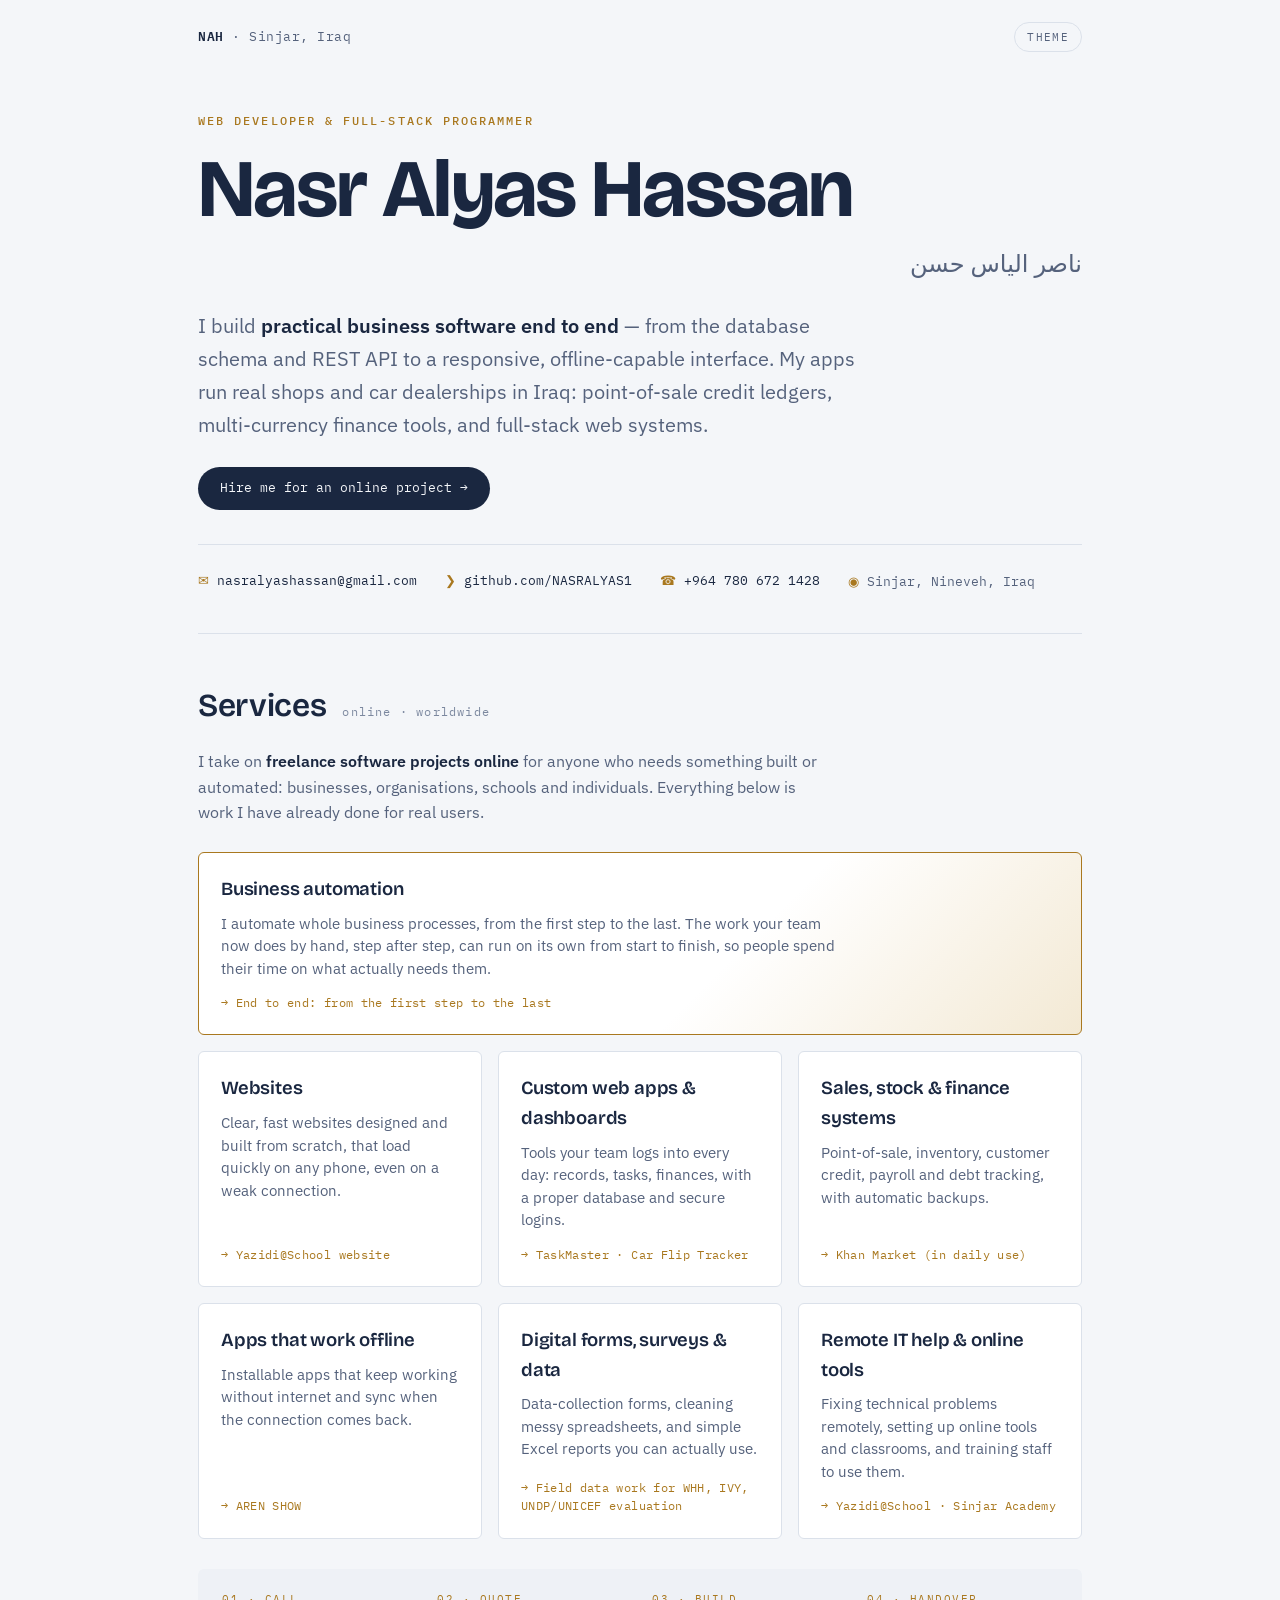
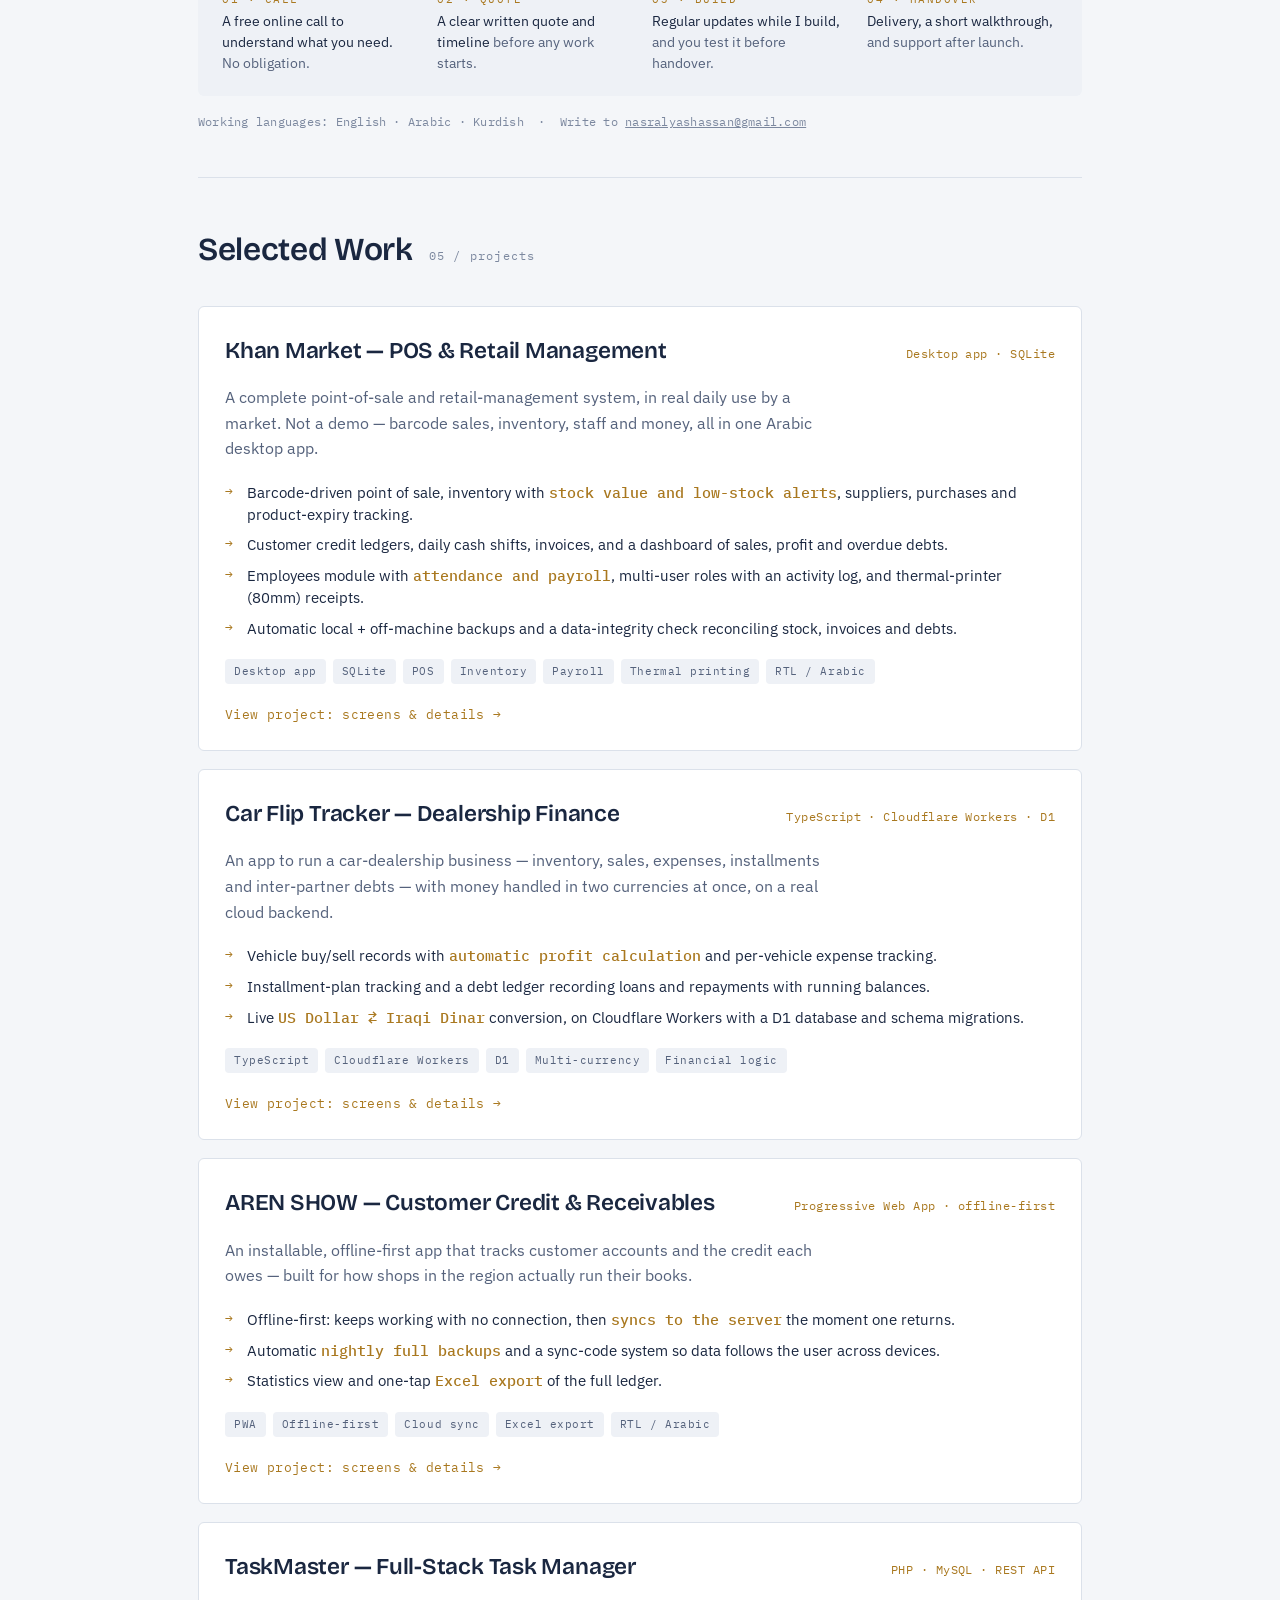
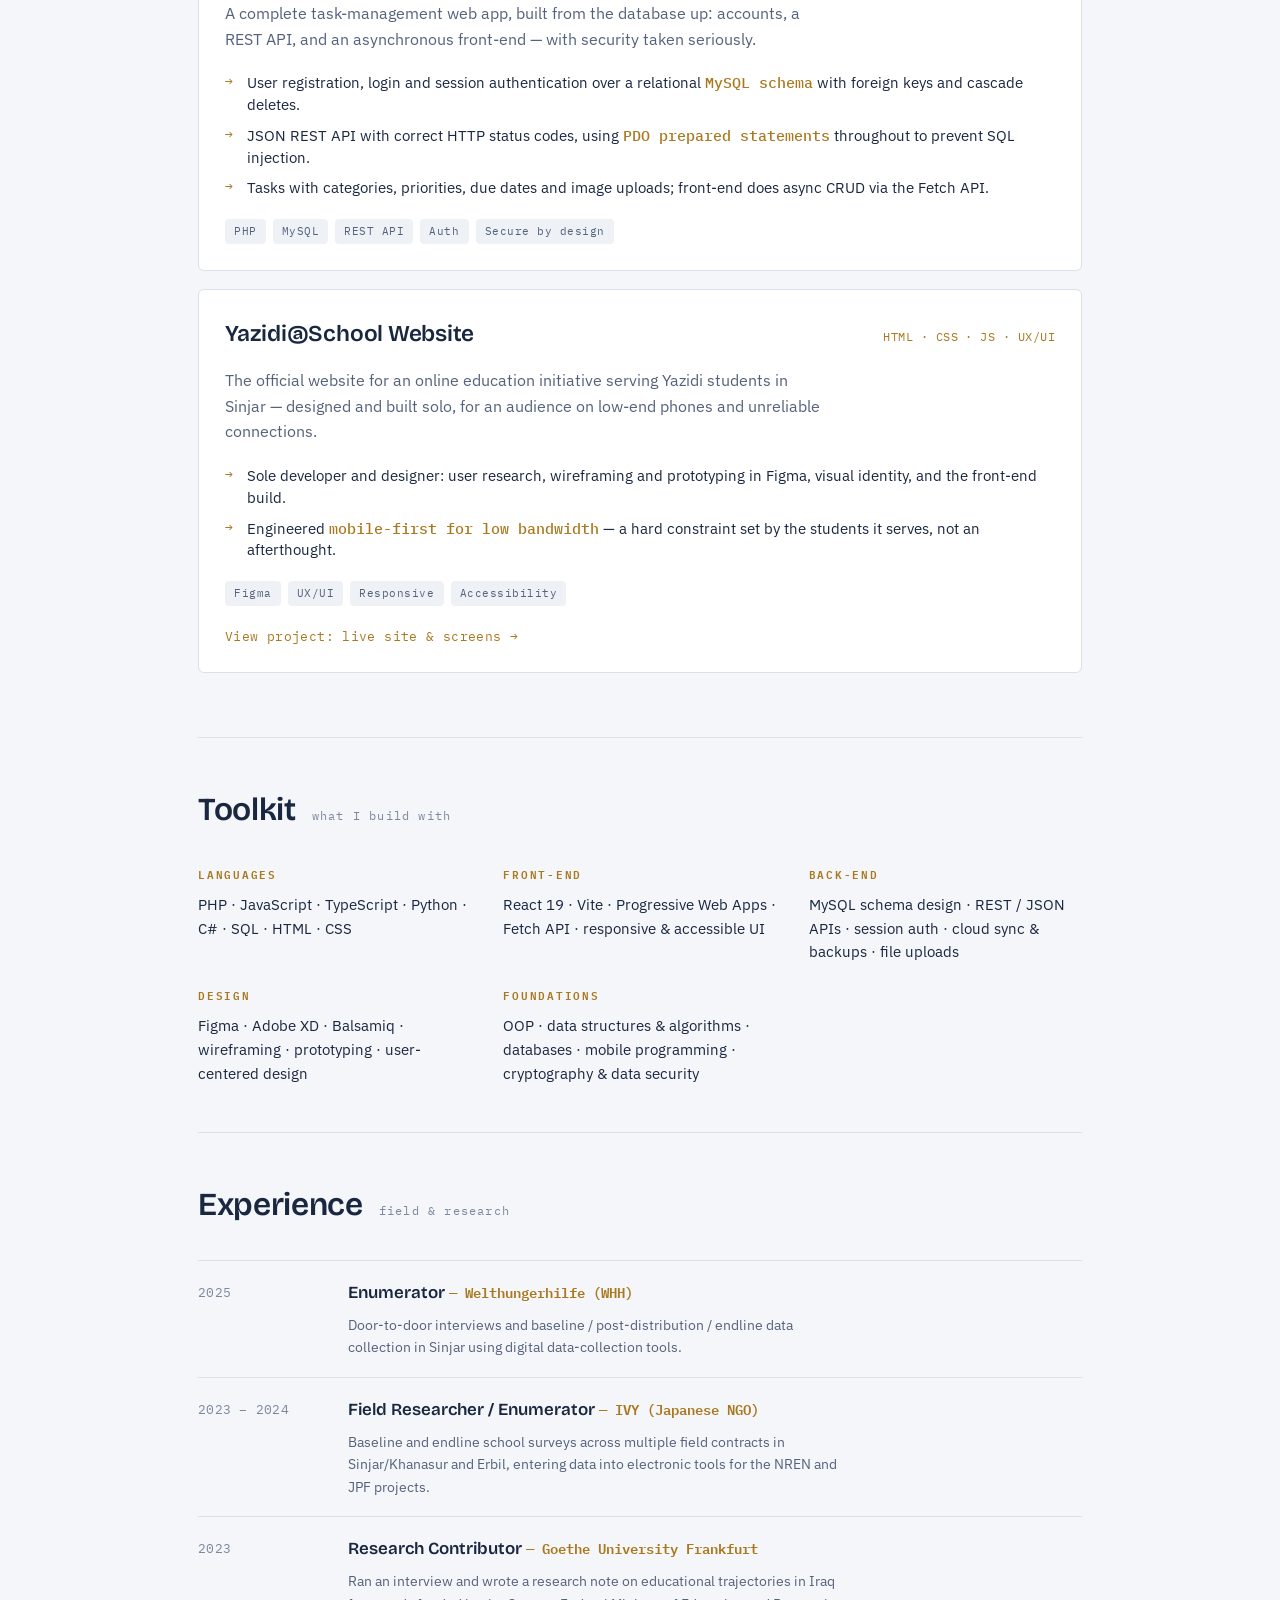
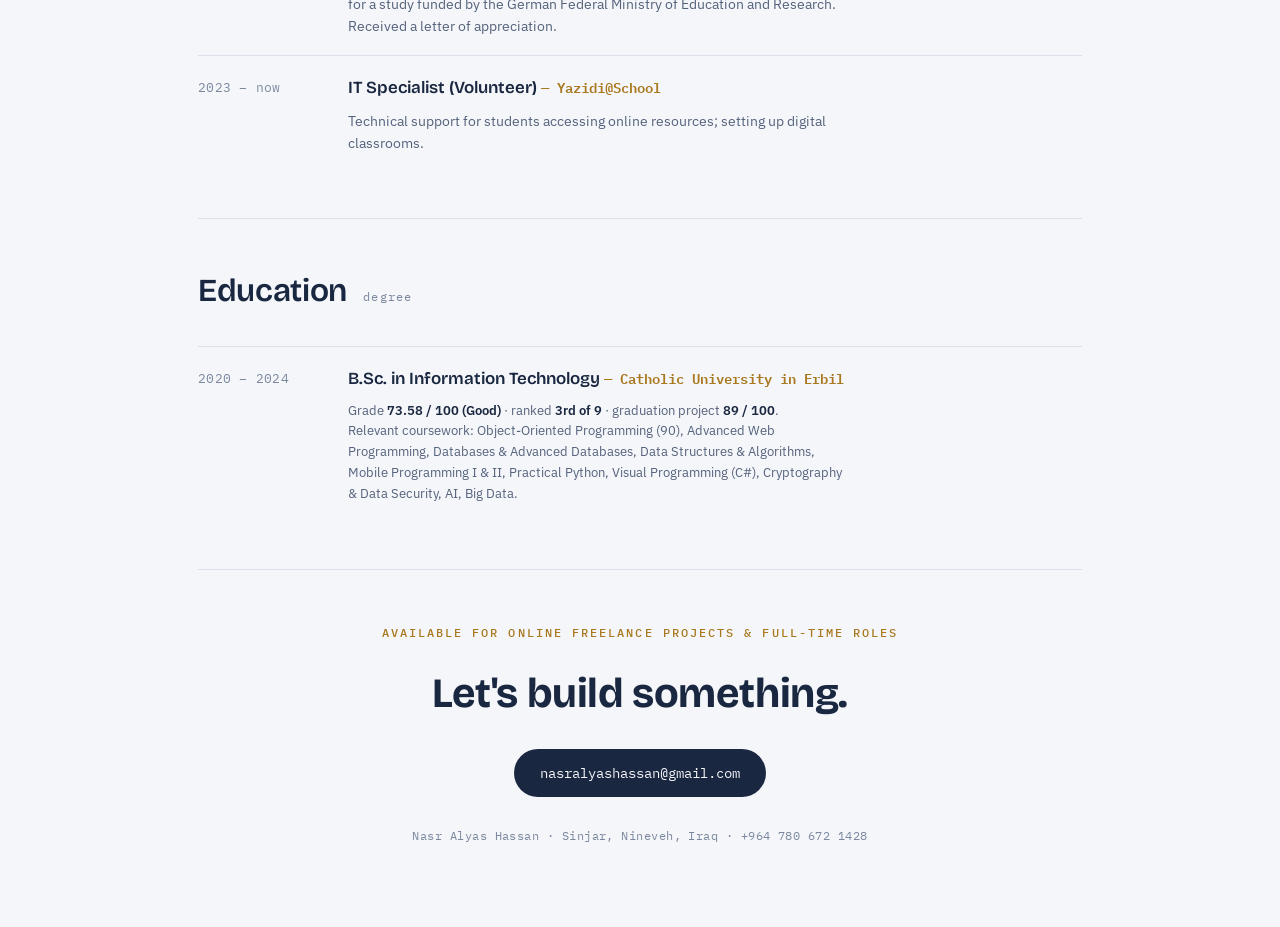
==== commit f9056ecd: "Add Car Flip Tracker project page Six phone screenshots taken from a local demo with made-up data, t" ====
--- a/index.html
+++ b/index.html
@@ -109,7 +109,7 @@
       <a class="more" href="projects/khan-market.html">View project: screens &amp; details →</a>
     </article>
 
-    <article class="project">
+    <article class="project has-page">
       <div class="p-top">
         <h3>Car Flip Tracker — Dealership Finance</h3>
         <span class="stack">TypeScript · Cloudflare Workers · D1</span>
@@ -123,6 +123,7 @@
       <div class="tags">
         <span class="tag">TypeScript</span><span class="tag">Cloudflare Workers</span><span class="tag">D1</span><span class="tag">Multi-currency</span><span class="tag">Financial logic</span>
       </div>
+      <a class="more" href="projects/car-flip-tracker.html">View project: screens &amp; details →</a>
     </article>
 
     <article class="project has-page">
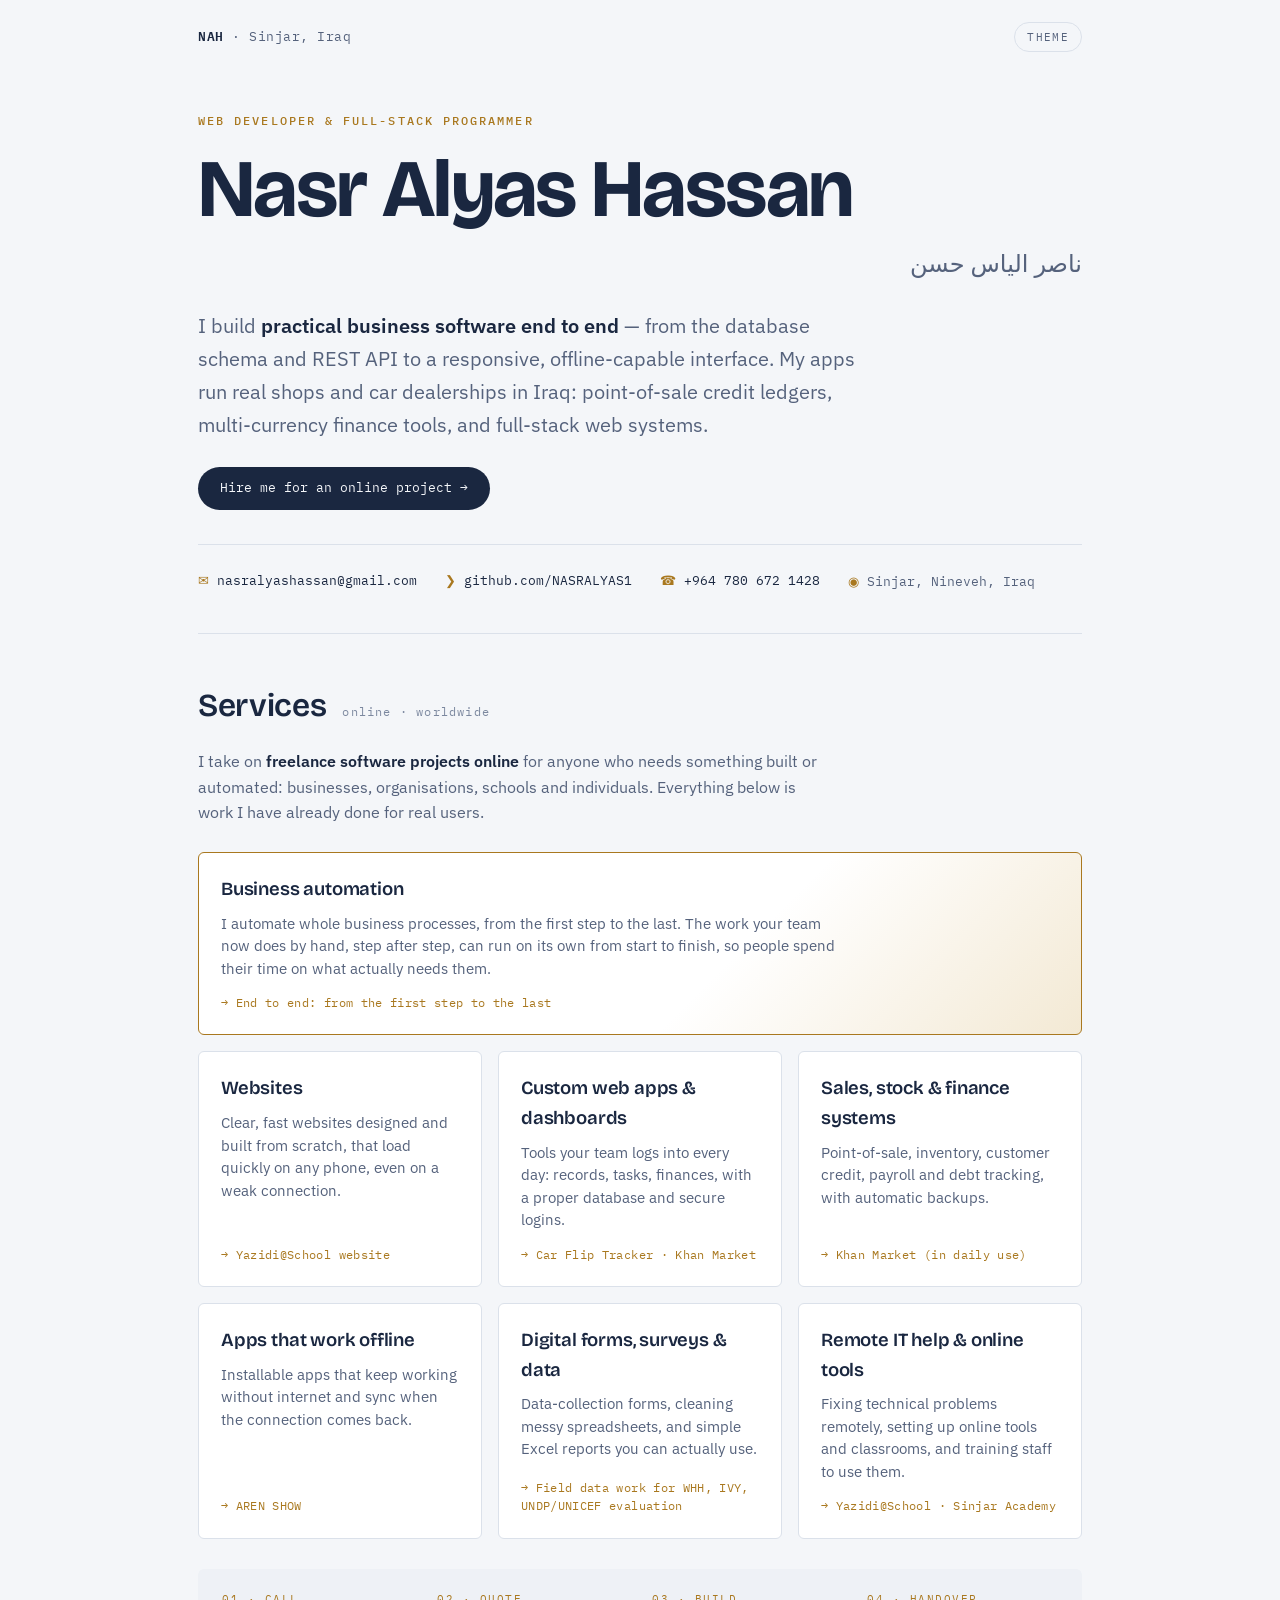
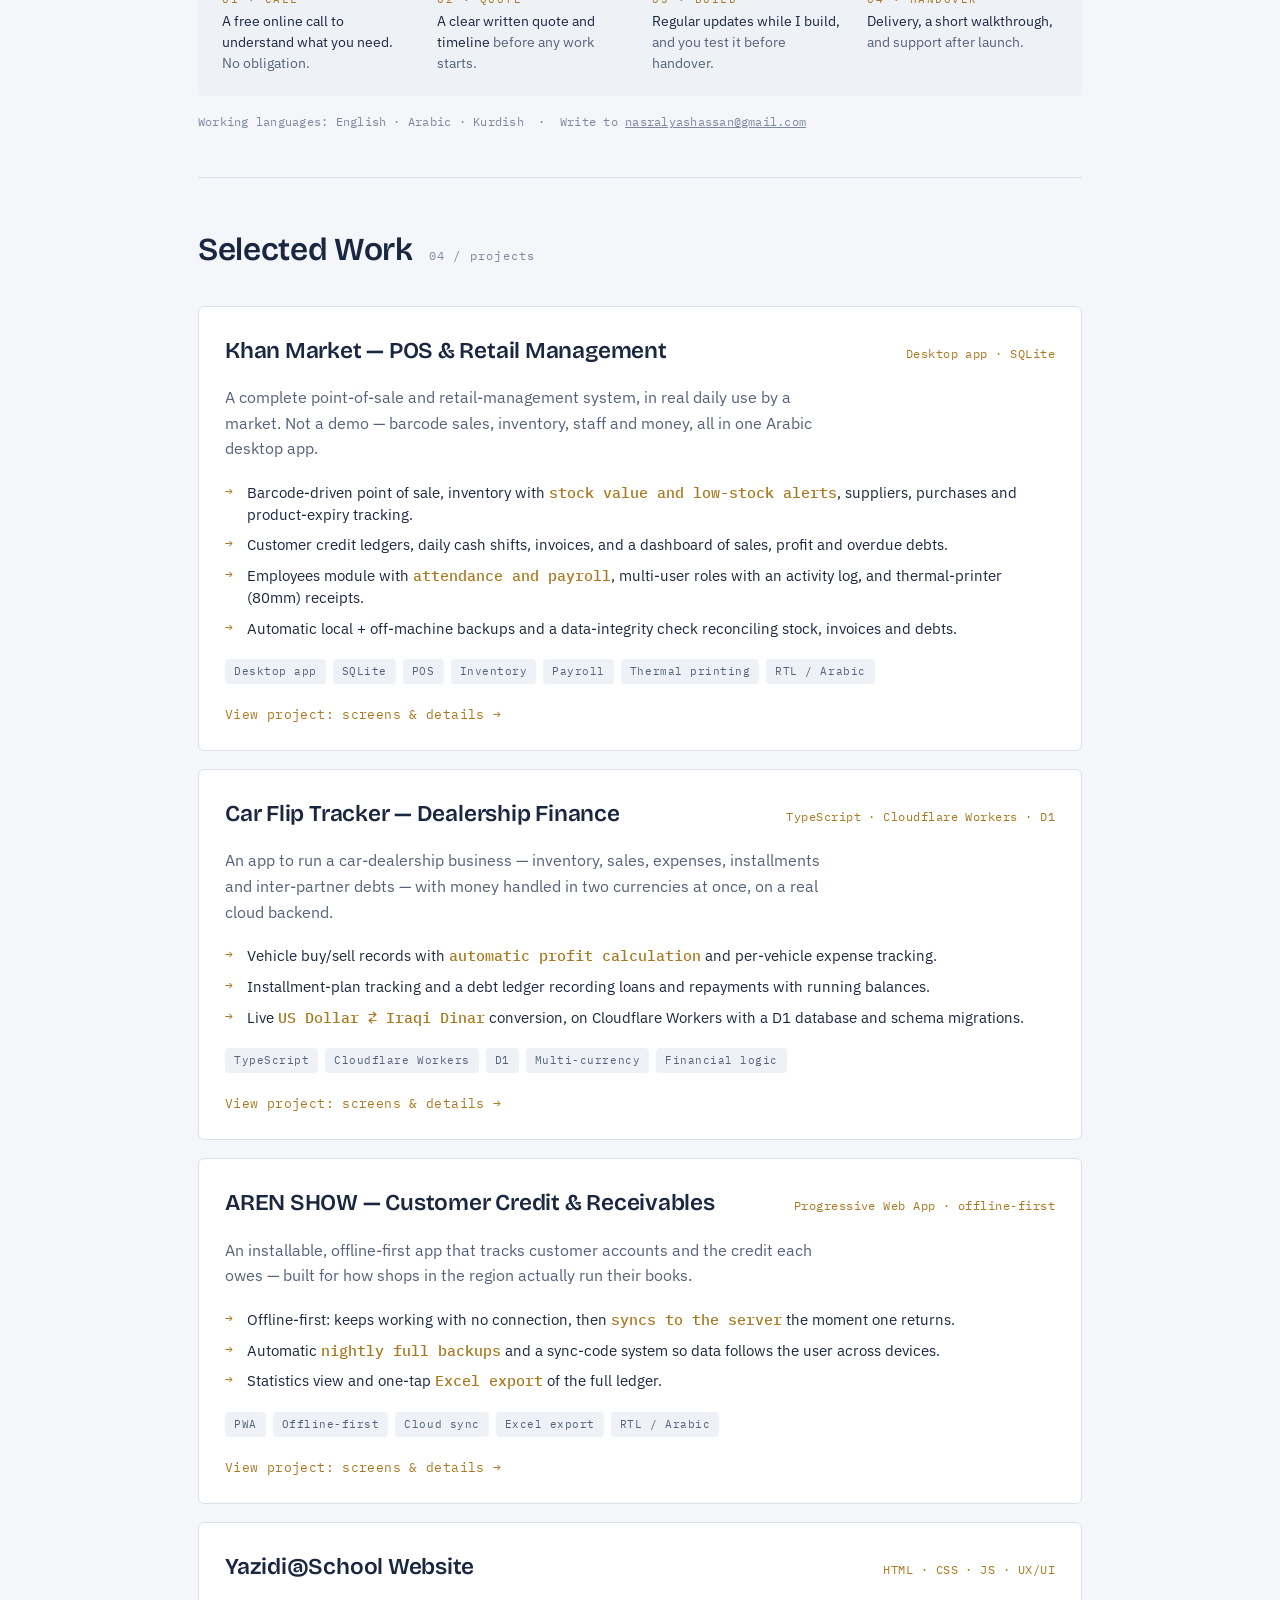
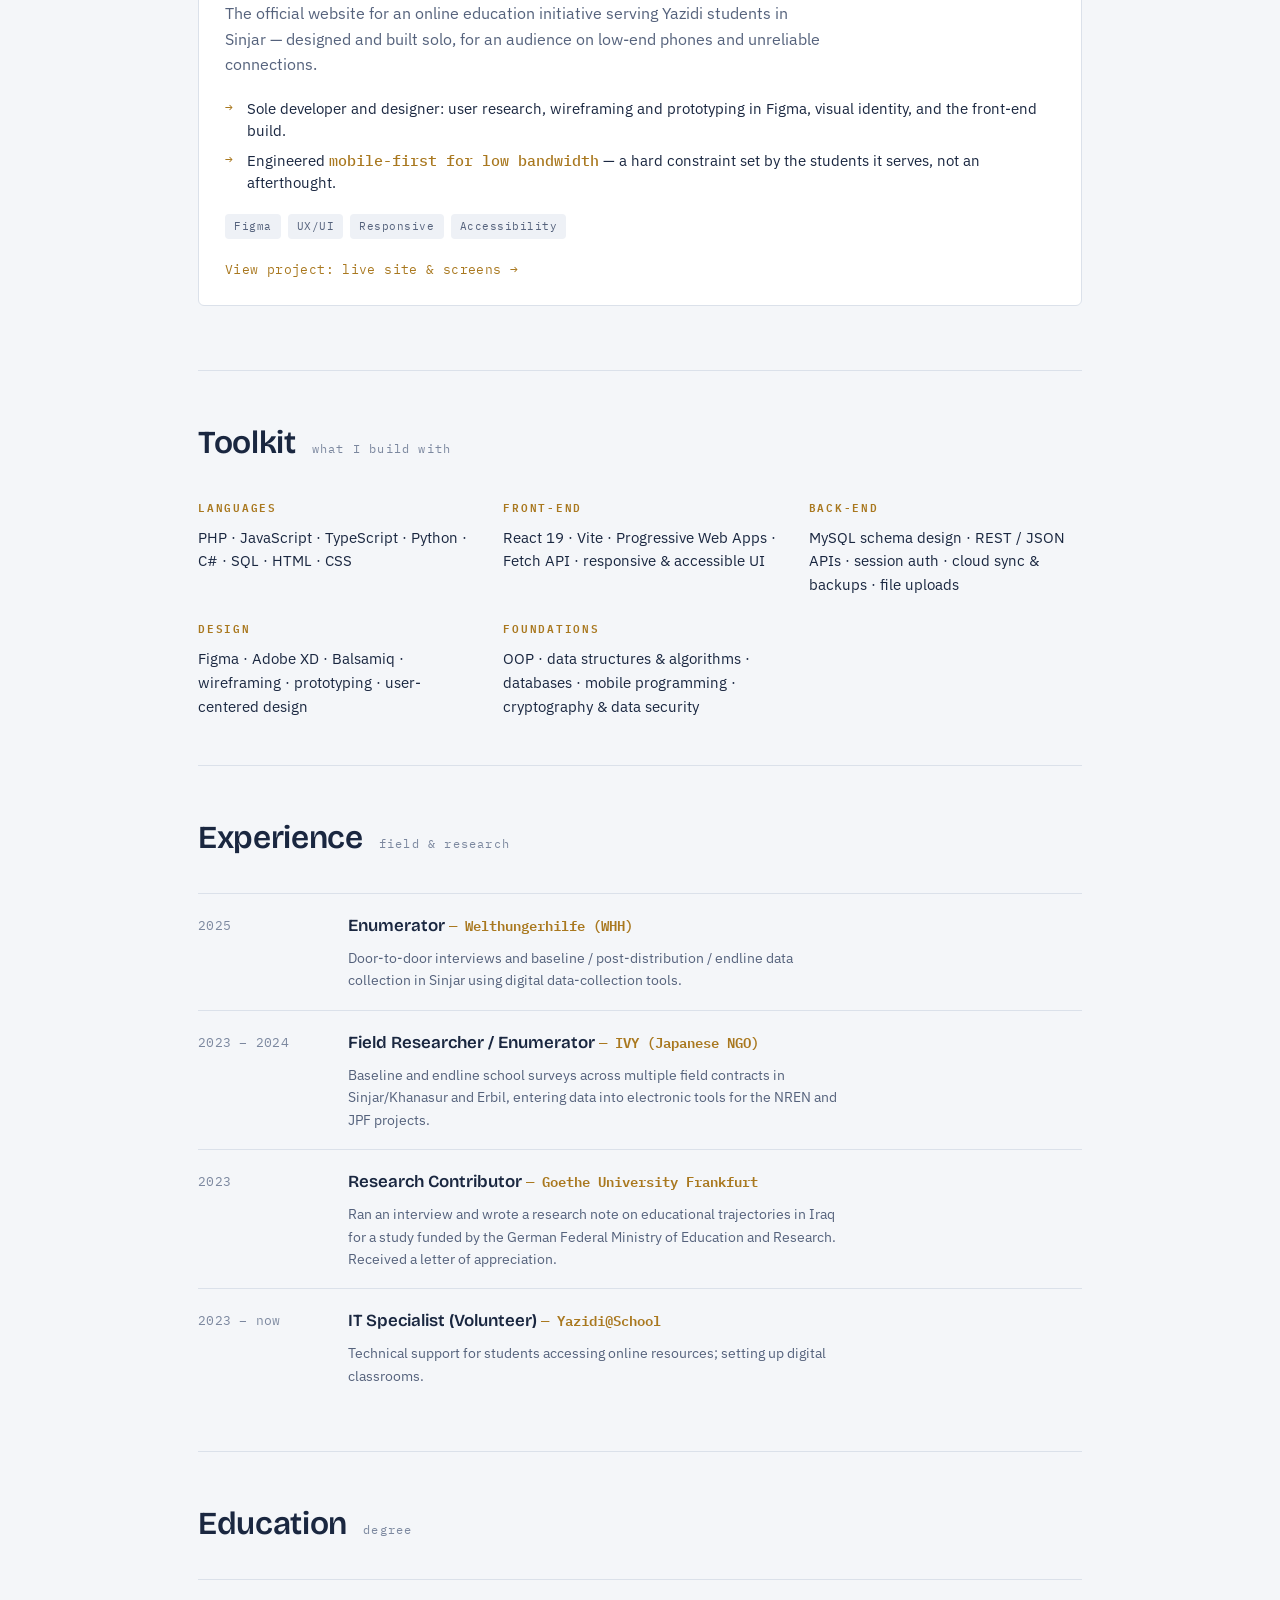
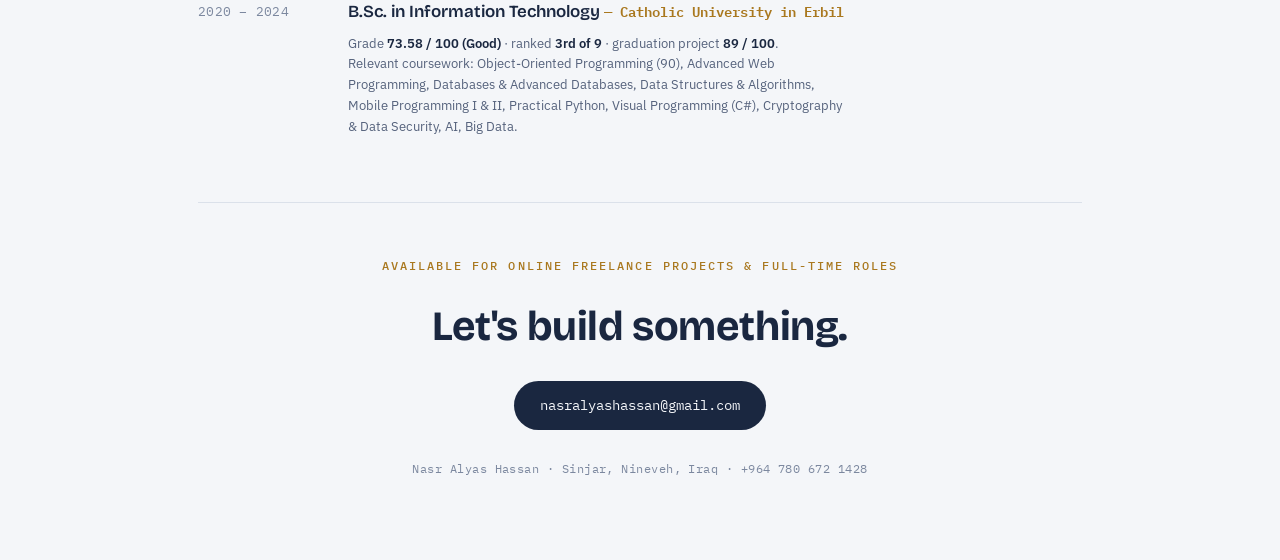
==== commit 608ae664: "Remove TaskMaster from the portfolio Drops its project card, updates the project count to four, and " ====
--- a/index.html
+++ b/index.html
@@ -52,7 +52,7 @@
       <div class="svc">
         <h3>Custom web apps &amp; dashboards</h3>
         <p>Tools your team logs into every day: records, tasks, finances, with a proper database and secure logins.</p>
-        <span class="proof">→ TaskMaster · Car Flip Tracker</span>
+        <span class="proof">→ Car Flip Tracker · Khan Market</span>
       </div>
       <div class="svc">
         <h3>Sales, stock &amp; finance systems</h3>
@@ -88,7 +88,7 @@
   <section id="work">
     <div class="sec-head">
       <h2>Selected Work</h2>
-      <span class="count">05 / projects</span>
+      <span class="count">04 / projects</span>
     </div>
 
     <article class="project has-page">
@@ -141,22 +141,6 @@
         <span class="tag">PWA</span><span class="tag">Offline-first</span><span class="tag">Cloud sync</span><span class="tag">Excel export</span><span class="tag">RTL / Arabic</span>
       </div>
       <a class="more" href="projects/aren-show.html">View project: screens &amp; details →</a>
-    </article>
-
-    <article class="project">
-      <div class="p-top">
-        <h3>TaskMaster — Full-Stack Task Manager</h3>
-        <span class="stack">PHP · MySQL · REST API</span>
-      </div>
-      <p class="p-desc">A complete task-management web app, built from the database up: accounts, a REST API, and an asynchronous front-end — with security taken seriously.</p>
-      <ul>
-        <li>User registration, login and session authentication over a relational <span class="fig">MySQL schema</span> with foreign keys and cascade deletes.</li>
-        <li>JSON REST API with correct HTTP status codes, using <span class="fig">PDO prepared statements</span> throughout to prevent SQL injection.</li>
-        <li>Tasks with categories, priorities, due dates and image uploads; front-end does async CRUD via the Fetch API.</li>
-      </ul>
-      <div class="tags">
-        <span class="tag">PHP</span><span class="tag">MySQL</span><span class="tag">REST API</span><span class="tag">Auth</span><span class="tag">Secure by design</span>
-      </div>
     </article>
 
     <article class="project has-page">
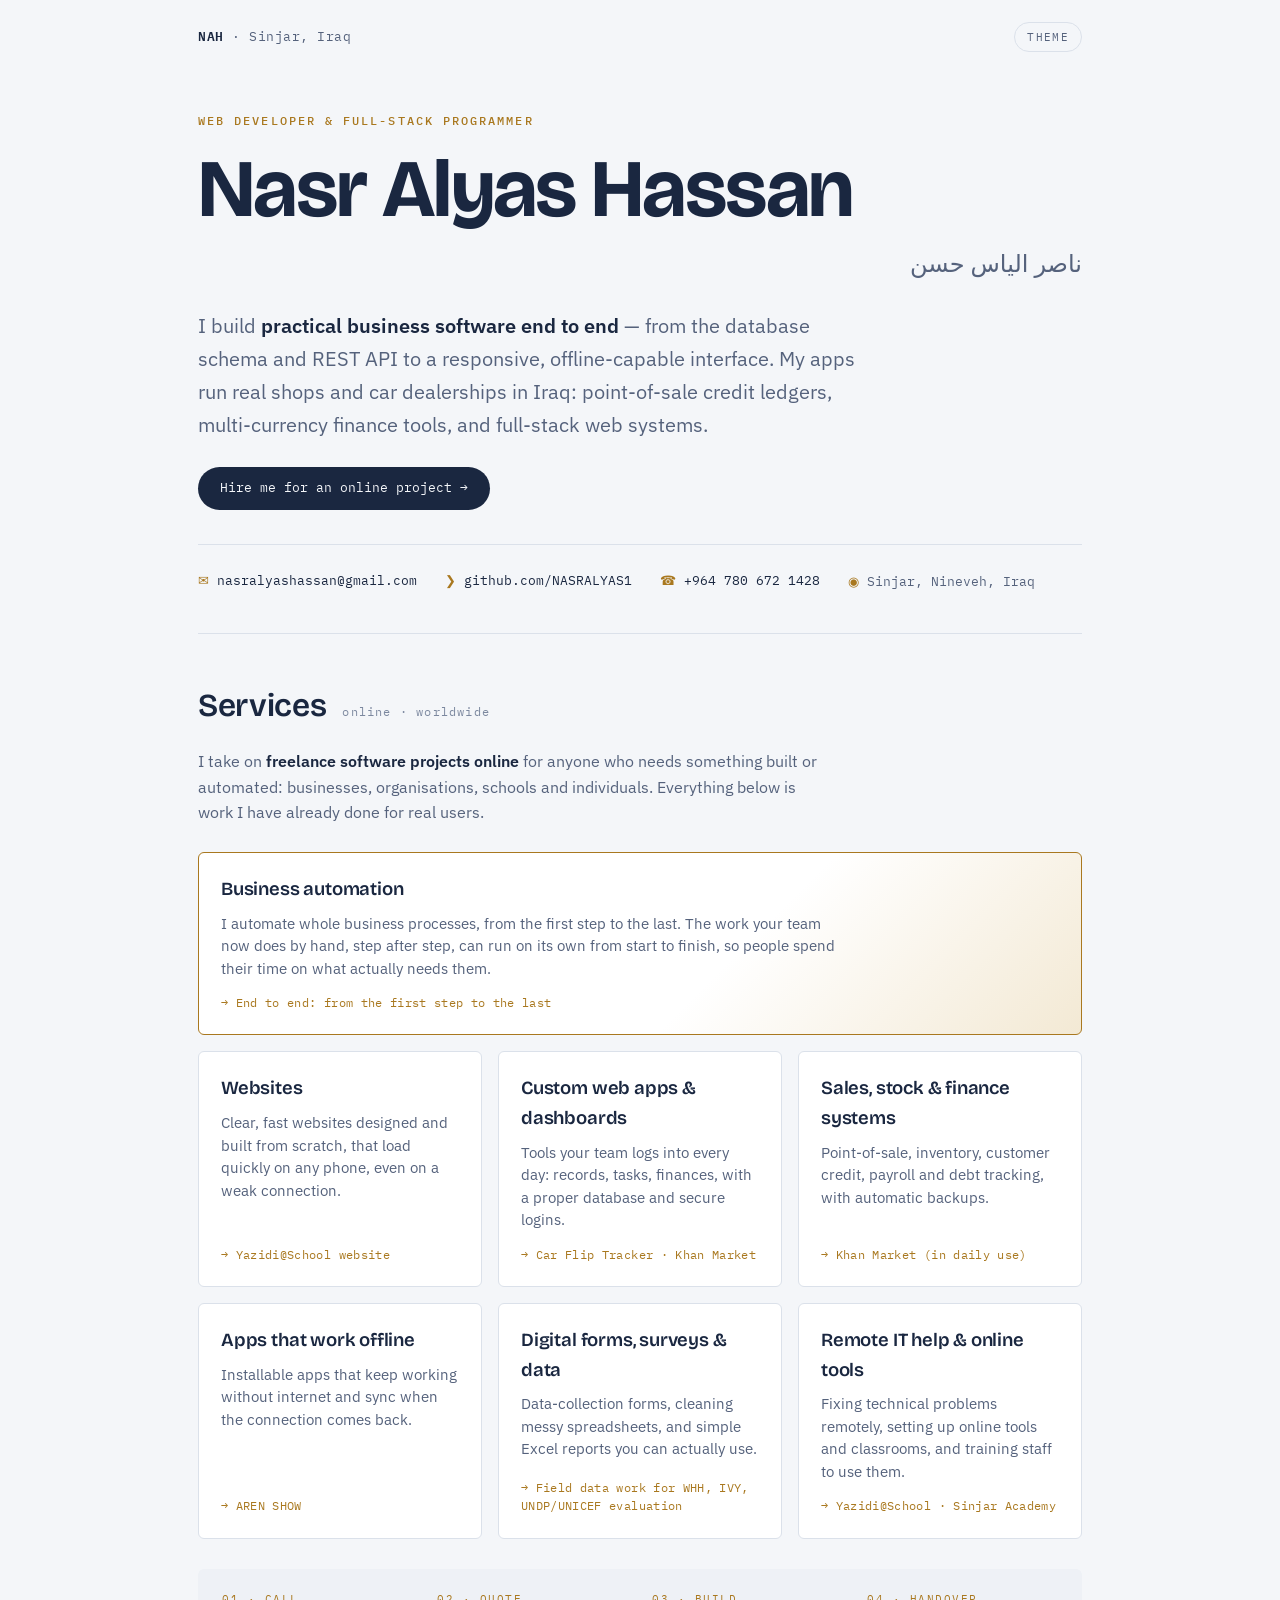
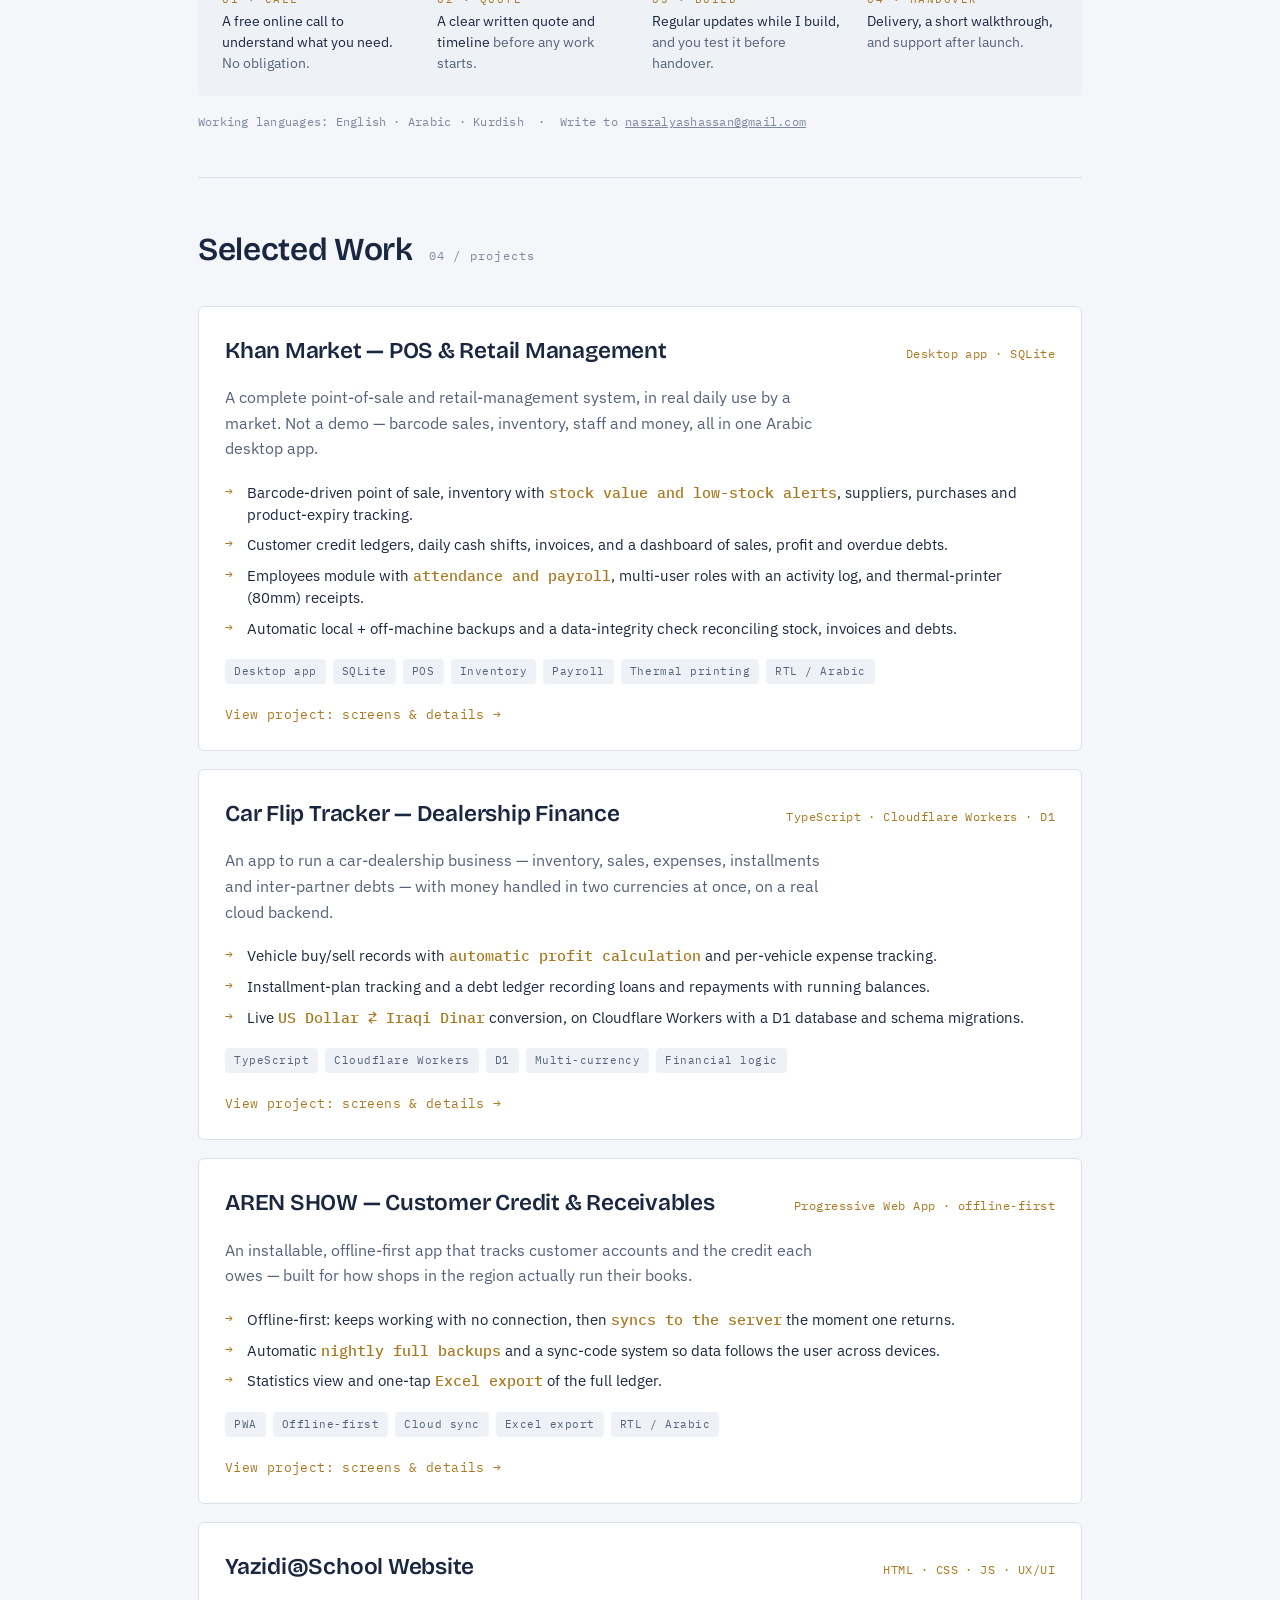
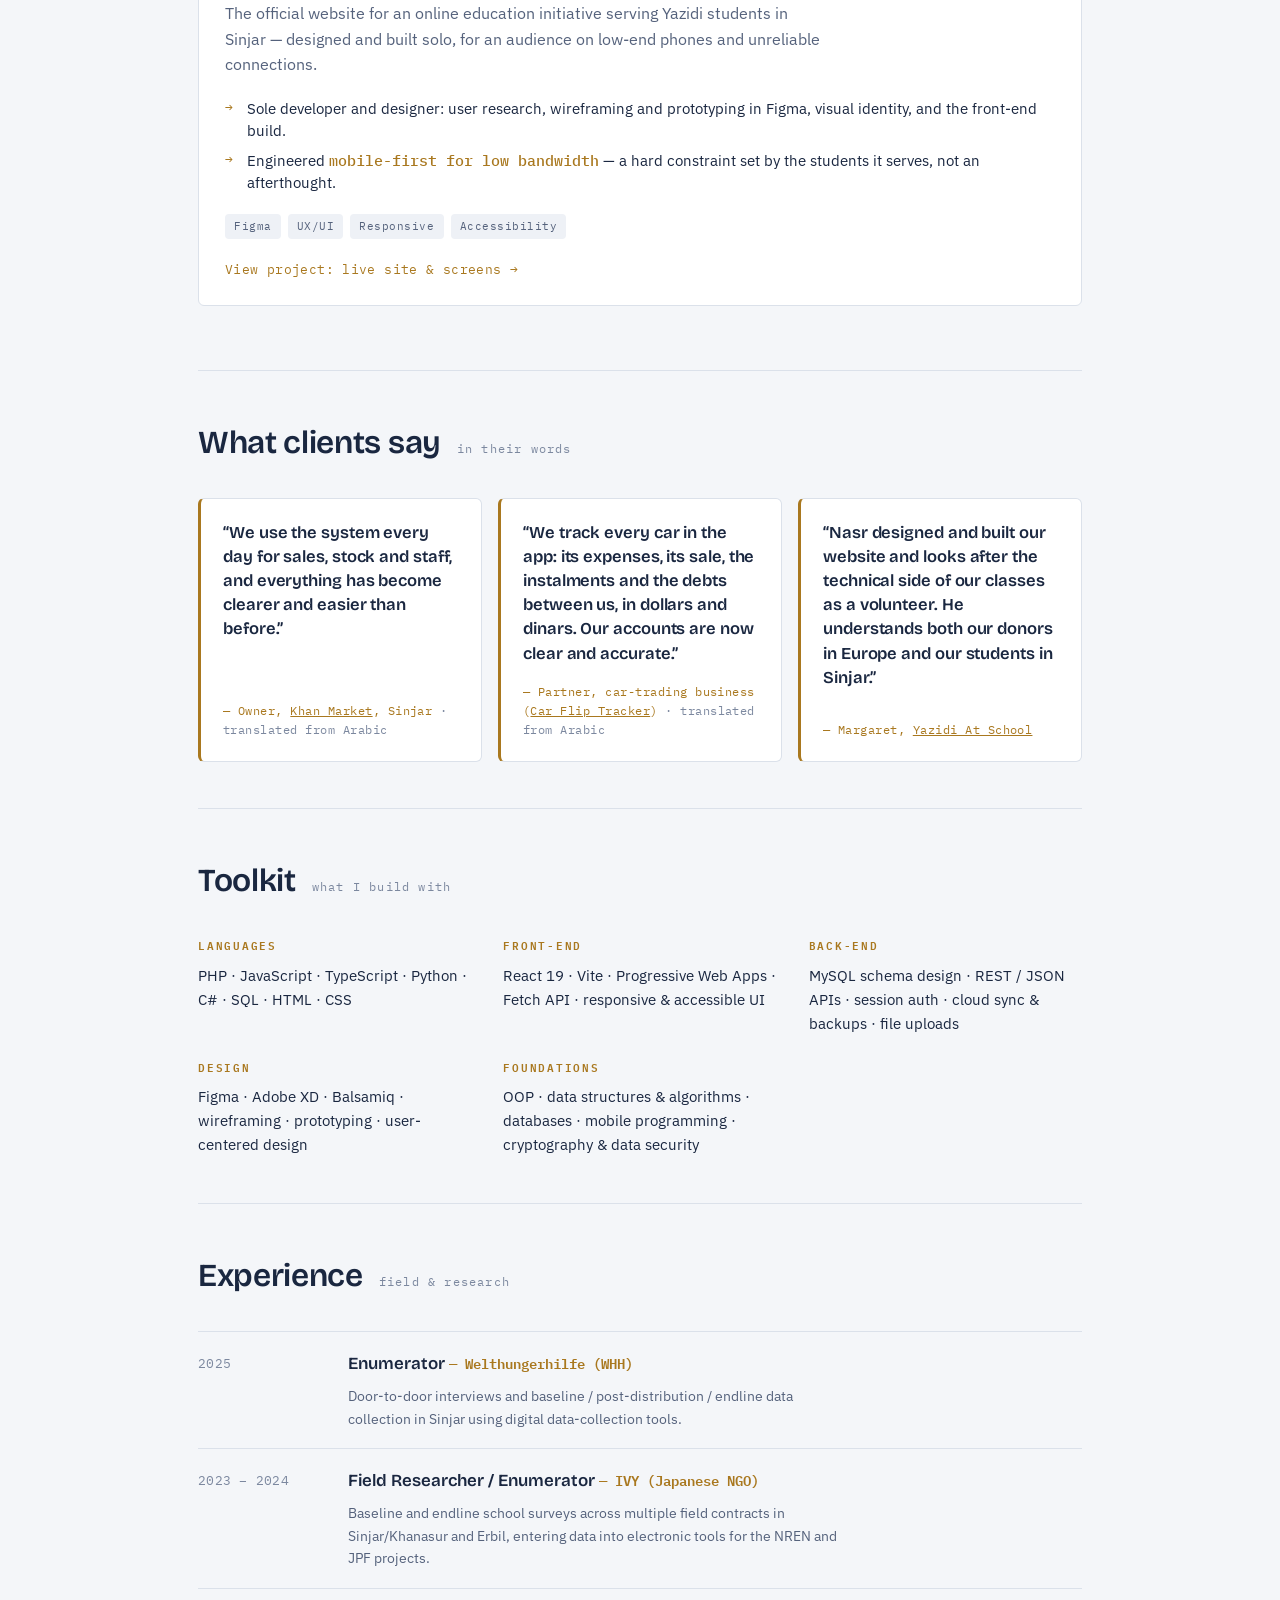
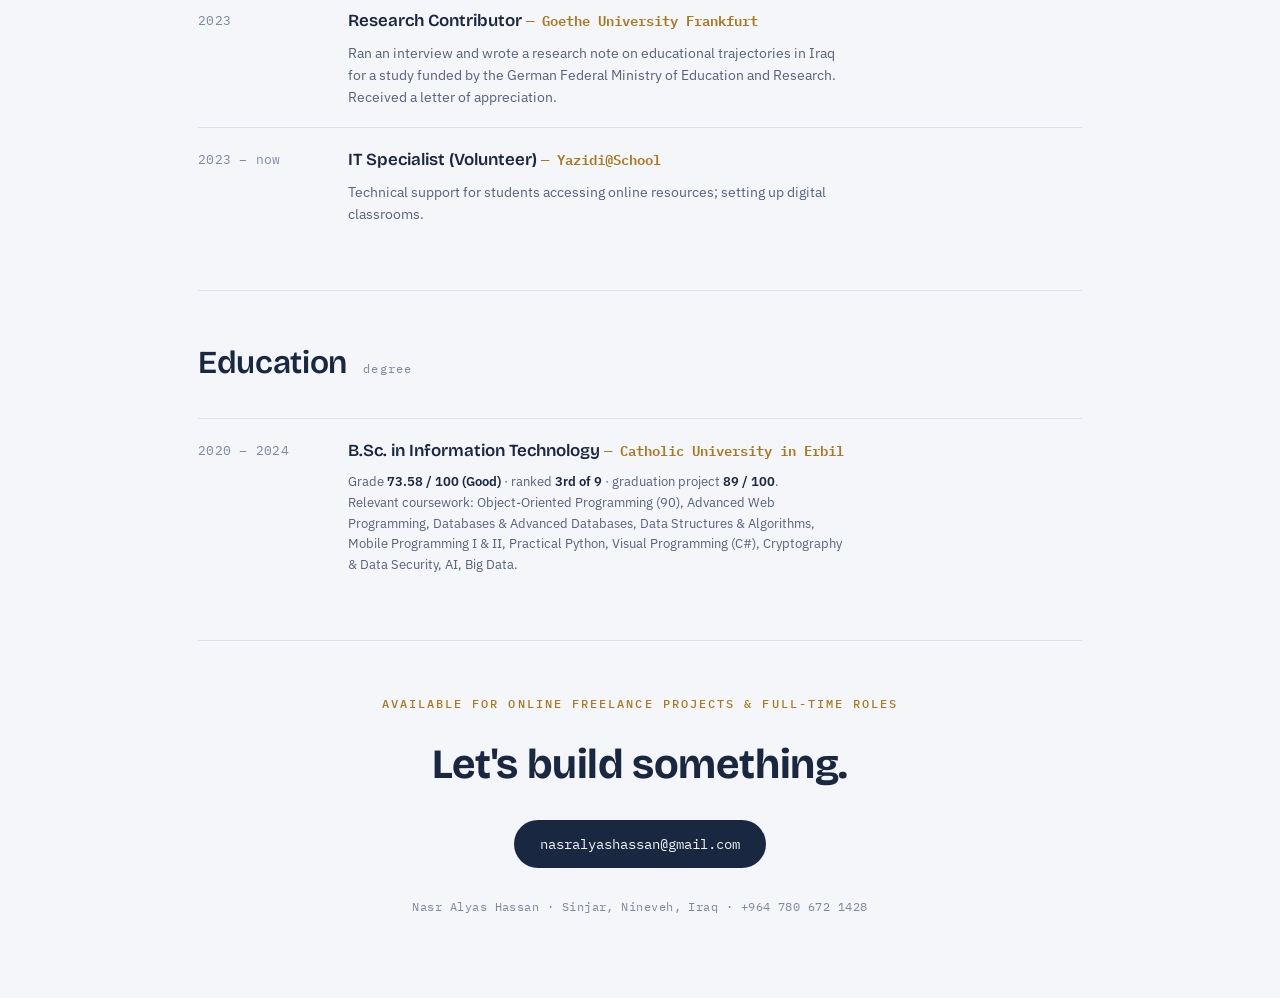
==== commit a94d2063: "Add client testimonials A "What clients say" section on the home page and a quote on the Khan Market" ====
--- a/index.html
+++ b/index.html
@@ -160,6 +160,27 @@
     </article>
   </section>
 
+  <section id="clients">
+    <div class="sec-head">
+      <h2>What clients say</h2>
+      <span class="count">in their words</span>
+    </div>
+    <div class="quotes">
+      <figure class="testimonial">
+        <blockquote><p>“We use the system every day for sales, stock and staff, and everything has become clearer and easier than before.”</p></blockquote>
+        <figcaption>— Owner, <a href="projects/khan-market.html">Khan Market</a>, Sinjar <span class="tr">· translated from Arabic</span></figcaption>
+      </figure>
+      <figure class="testimonial">
+        <blockquote><p>“We track every car in the app: its expenses, its sale, the instalments and the debts between us, in dollars and dinars. Our accounts are now clear and accurate.”</p></blockquote>
+        <figcaption>— Partner, car-trading business (<a href="projects/car-flip-tracker.html">Car Flip Tracker</a>) <span class="tr">· translated from Arabic</span></figcaption>
+      </figure>
+      <figure class="testimonial">
+        <blockquote><p>“Nasr designed and built our website and looks after the technical side of our classes as a volunteer. He understands both our donors in Europe and our students in Sinjar.”</p></blockquote>
+        <figcaption>— Margaret, <a href="projects/yazidi-at-school.html">Yazidi At School</a></figcaption>
+      </figure>
+    </div>
+  </section>
+
   <section>
     <div class="sec-head">
       <h2>Toolkit</h2>
--- a/assets/site.css
+++ b/assets/site.css
@@ -285,3 +285,22 @@
 .project .more::after { content: ""; position: absolute; inset: 0; } /* whole card is the link */
 .project.has-page:hover .more { text-decoration: underline; }
 .project .more:focus-visible { outline: 2px solid var(--gold); outline-offset: 3px; }
+
+/* ===================== client testimonials ===================== */
+.testimonial {
+  margin: 0; padding: 26px 28px; border: 1px solid var(--line); border-left: 3px solid var(--gold);
+  border-radius: 6px; background: var(--surface); max-width: 760px;
+}
+.testimonial blockquote { margin: 0; }
+.testimonial blockquote p {
+  margin: 0; font-family: var(--serif); font-weight: 600; font-size: clamp(1.1rem, 2.4vw, 1.32rem);
+  line-height: 1.45; letter-spacing: -.005em; color: var(--ink);
+}
+.testimonial .original { margin: 14px 0 0; font-size: 15px; color: var(--slate); line-height: 1.7; }
+.testimonial figcaption { margin-top: 16px; font-family: var(--mono); font-size: 12px; color: var(--gold); letter-spacing: .04em; }
+.testimonial figcaption .tr { color: var(--muted); }
+.quotes { display: grid; grid-template-columns: repeat(auto-fit, minmax(260px, 1fr)); gap: 16px; }
+.quotes .testimonial { max-width: none; padding: 22px; display: flex; flex-direction: column; }
+.quotes .testimonial blockquote p { font-size: 1.04rem; }
+.quotes .testimonial figcaption { margin-top: auto; padding-top: 16px; }
+.quotes .testimonial figcaption a { color: inherit; }
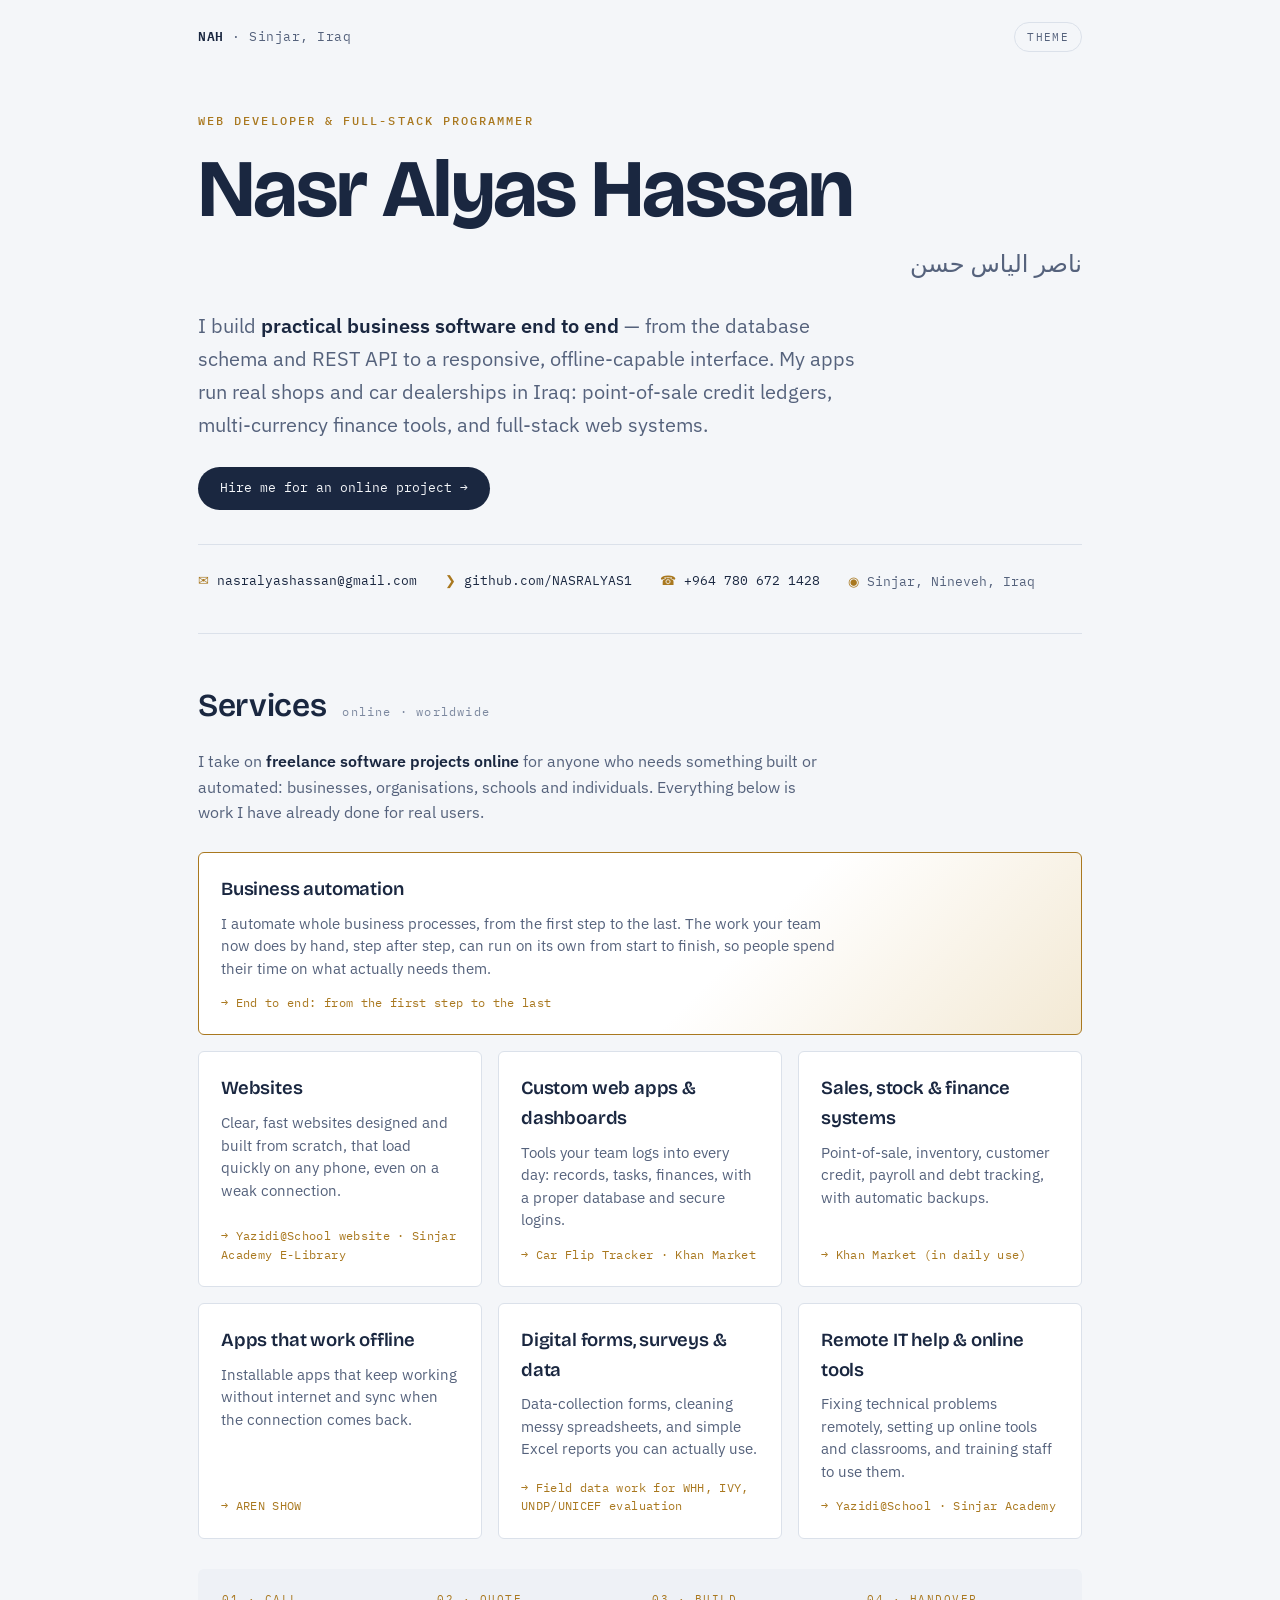
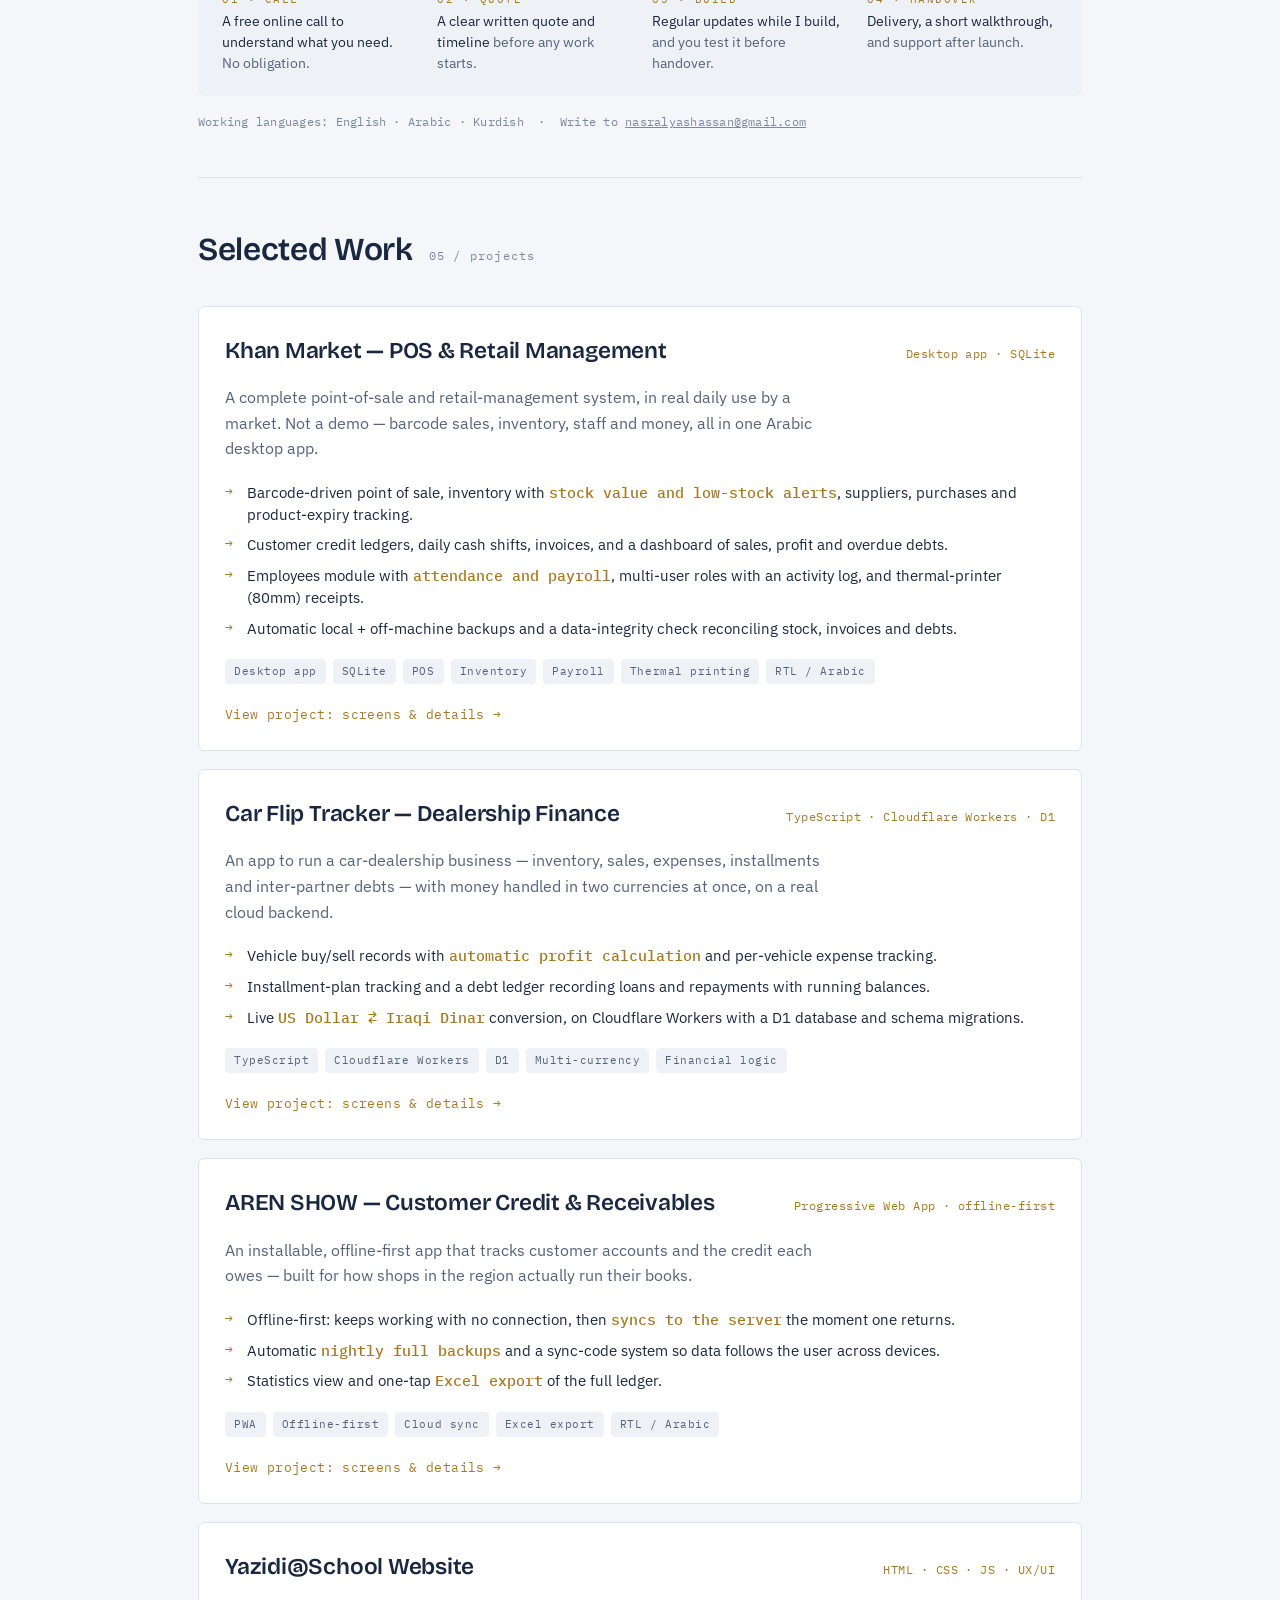
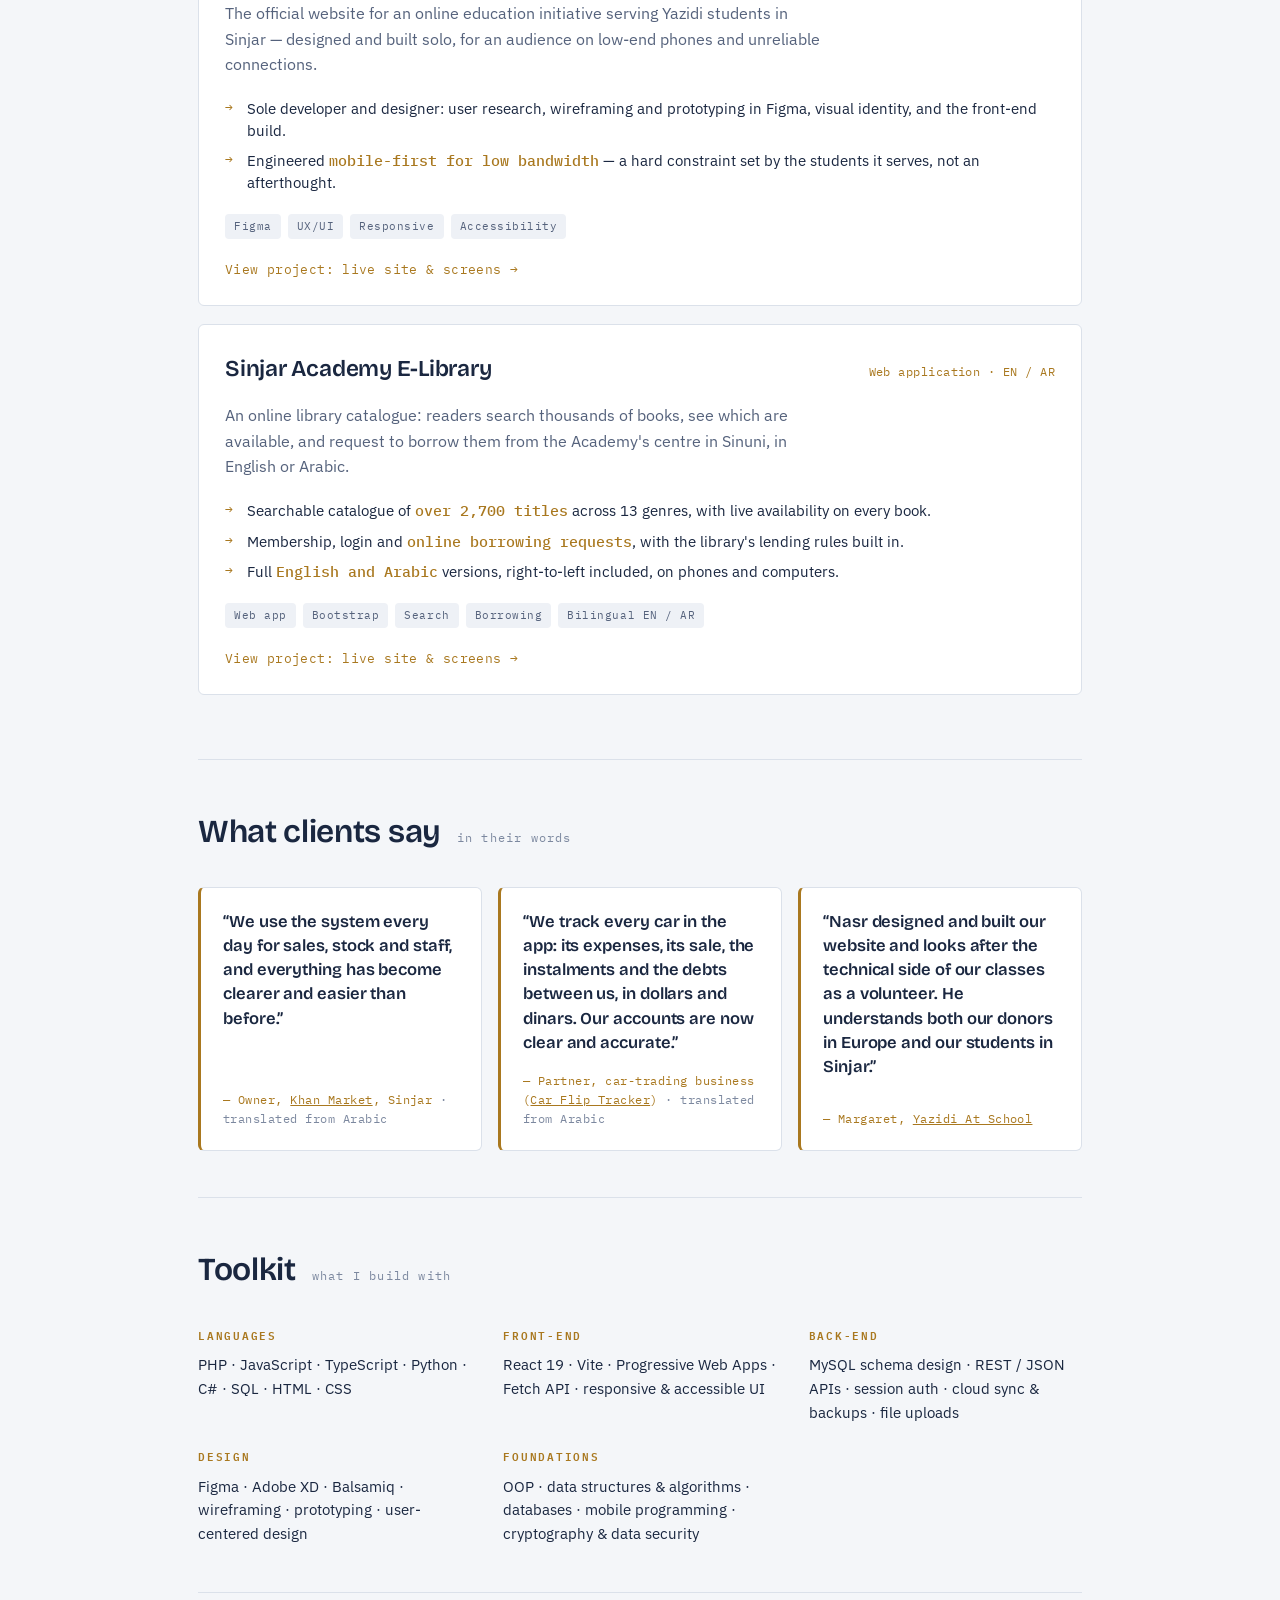
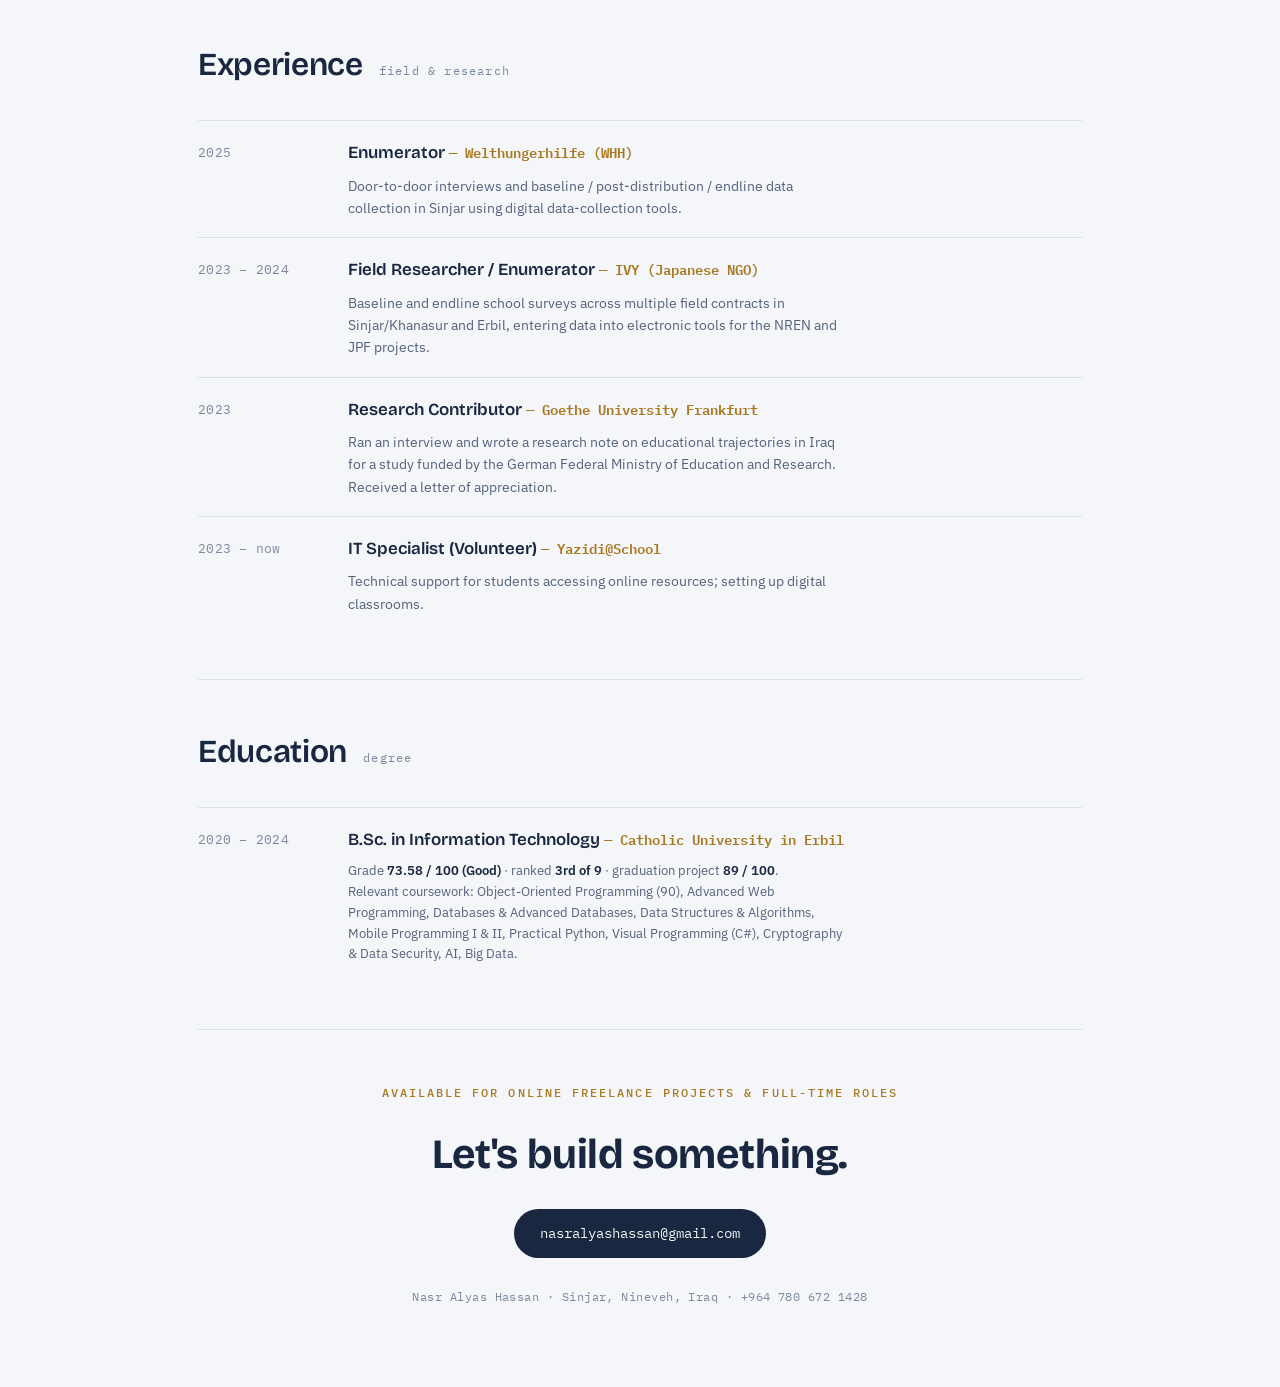
==== commit 2ad4f4e8: "Add Sinjar Academy E-Library project A project page with screenshots of the public site in English a" ====
--- a/index.html
+++ b/index.html
@@ -47,7 +47,7 @@
       <div class="svc">
         <h3>Websites</h3>
         <p>Clear, fast websites designed and built from scratch, that load quickly on any phone, even on a weak connection.</p>
-        <span class="proof">→ Yazidi@School website</span>
+        <span class="proof">→ Yazidi@School website · Sinjar Academy E-Library</span>
       </div>
       <div class="svc">
         <h3>Custom web apps &amp; dashboards</h3>
@@ -88,7 +88,7 @@
   <section id="work">
     <div class="sec-head">
       <h2>Selected Work</h2>
-      <span class="count">04 / projects</span>
+      <span class="count">05 / projects</span>
     </div>
 
     <article class="project has-page">
@@ -157,6 +157,23 @@
         <span class="tag">Figma</span><span class="tag">UX/UI</span><span class="tag">Responsive</span><span class="tag">Accessibility</span>
       </div>
       <a class="more" href="projects/yazidi-at-school.html">View project: live site &amp; screens →</a>
+    </article>
+
+    <article class="project has-page">
+      <div class="p-top">
+        <h3>Sinjar Academy E-Library</h3>
+        <span class="stack">Web application · EN / AR</span>
+      </div>
+      <p class="p-desc">An online library catalogue: readers search thousands of books, see which are available, and request to borrow them from the Academy's centre in Sinuni, in English or Arabic.</p>
+      <ul>
+        <li>Searchable catalogue of <span class="fig">over 2,700 titles</span> across 13 genres, with live availability on every book.</li>
+        <li>Membership, login and <span class="fig">online borrowing requests</span>, with the library's lending rules built in.</li>
+        <li>Full <span class="fig">English and Arabic</span> versions, right-to-left included, on phones and computers.</li>
+      </ul>
+      <div class="tags">
+        <span class="tag">Web app</span><span class="tag">Bootstrap</span><span class="tag">Search</span><span class="tag">Borrowing</span><span class="tag">Bilingual EN / AR</span>
+      </div>
+      <a class="more" href="projects/sinjar-academy-elibrary.html">View project: live site &amp; screens →</a>
     </article>
   </section>
 
--- a/assets/site.css
+++ b/assets/site.css
@@ -304,3 +304,7 @@
 .quotes .testimonial blockquote p { font-size: 1.04rem; }
 .quotes .testimonial figcaption { margin-top: auto; padding-top: 16px; }
 .quotes .testimonial figcaption a { color: inherit; }
+
+/* two desktop screenshots side by side, stacking on narrow screens */
+.shots.two { grid-template-columns: repeat(auto-fit, minmax(340px, 1fr)); }
+.shots + .shots { margin-top: 22px; }
